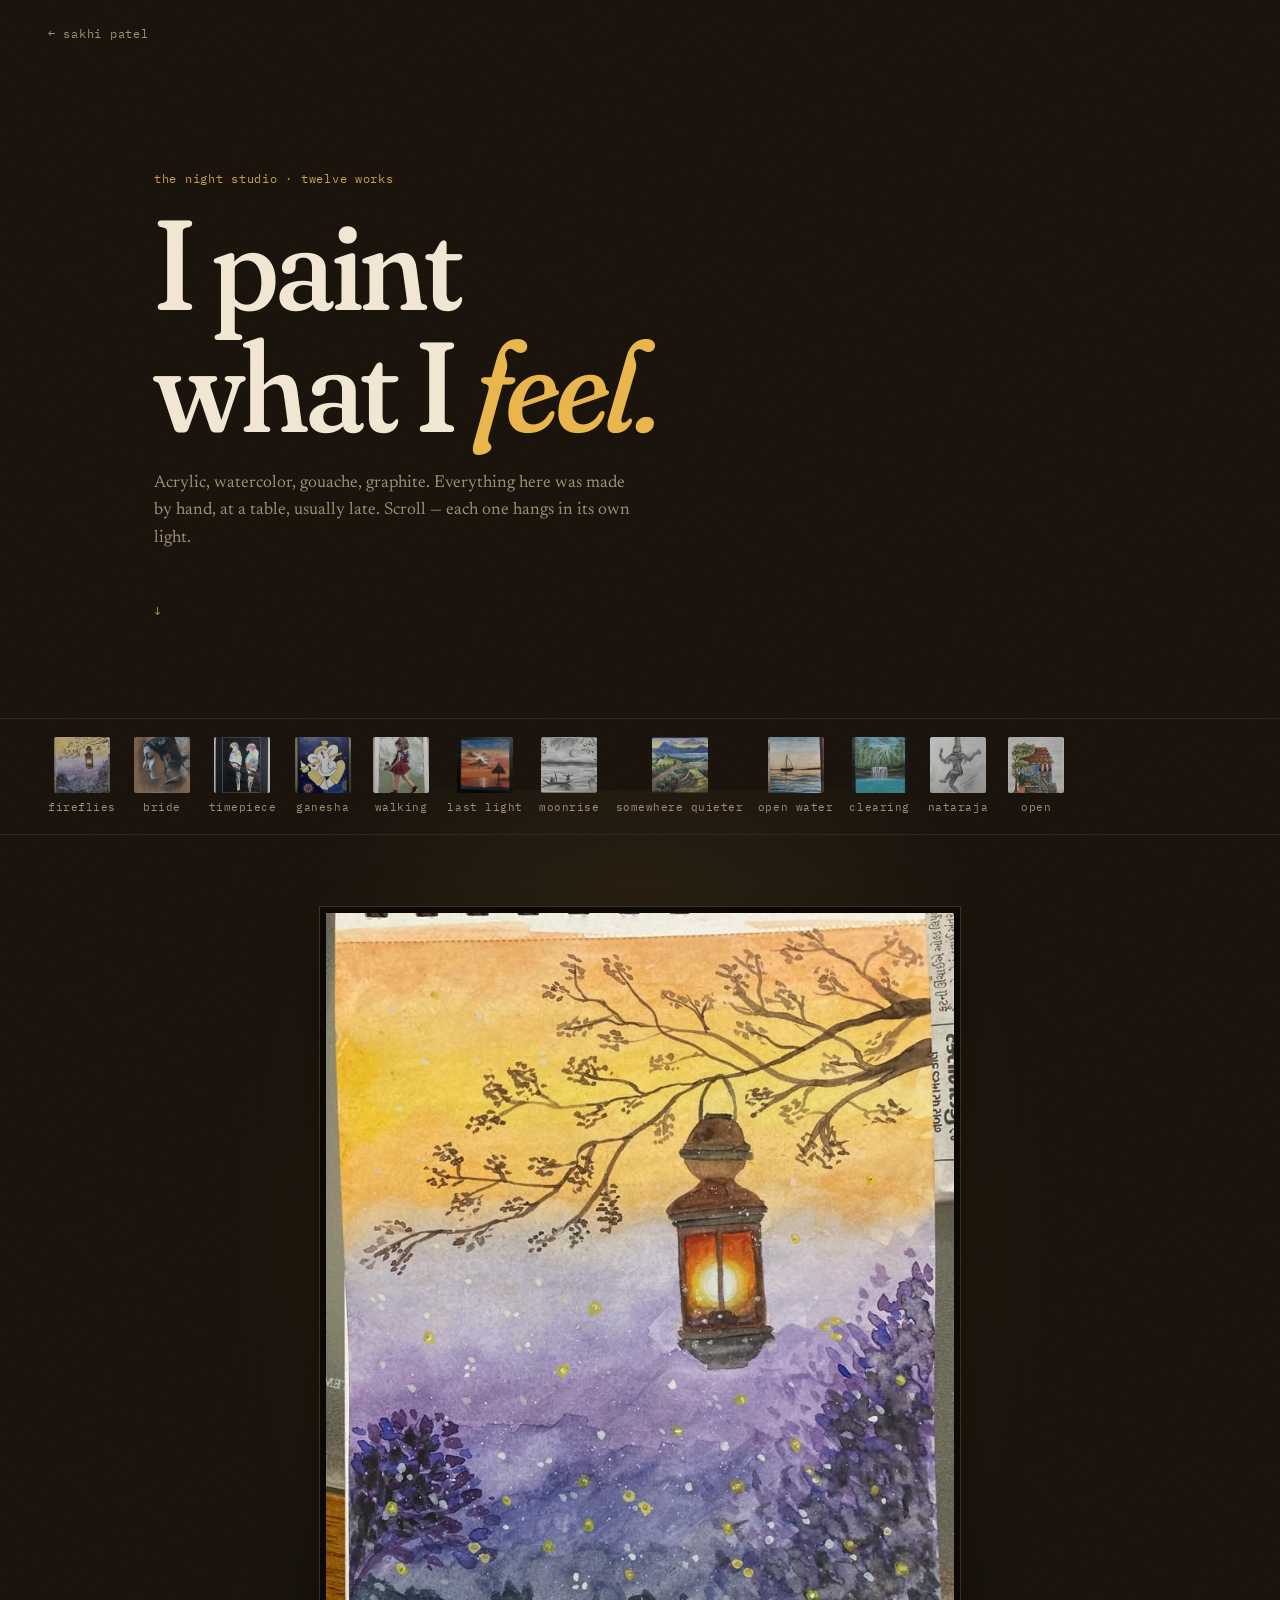
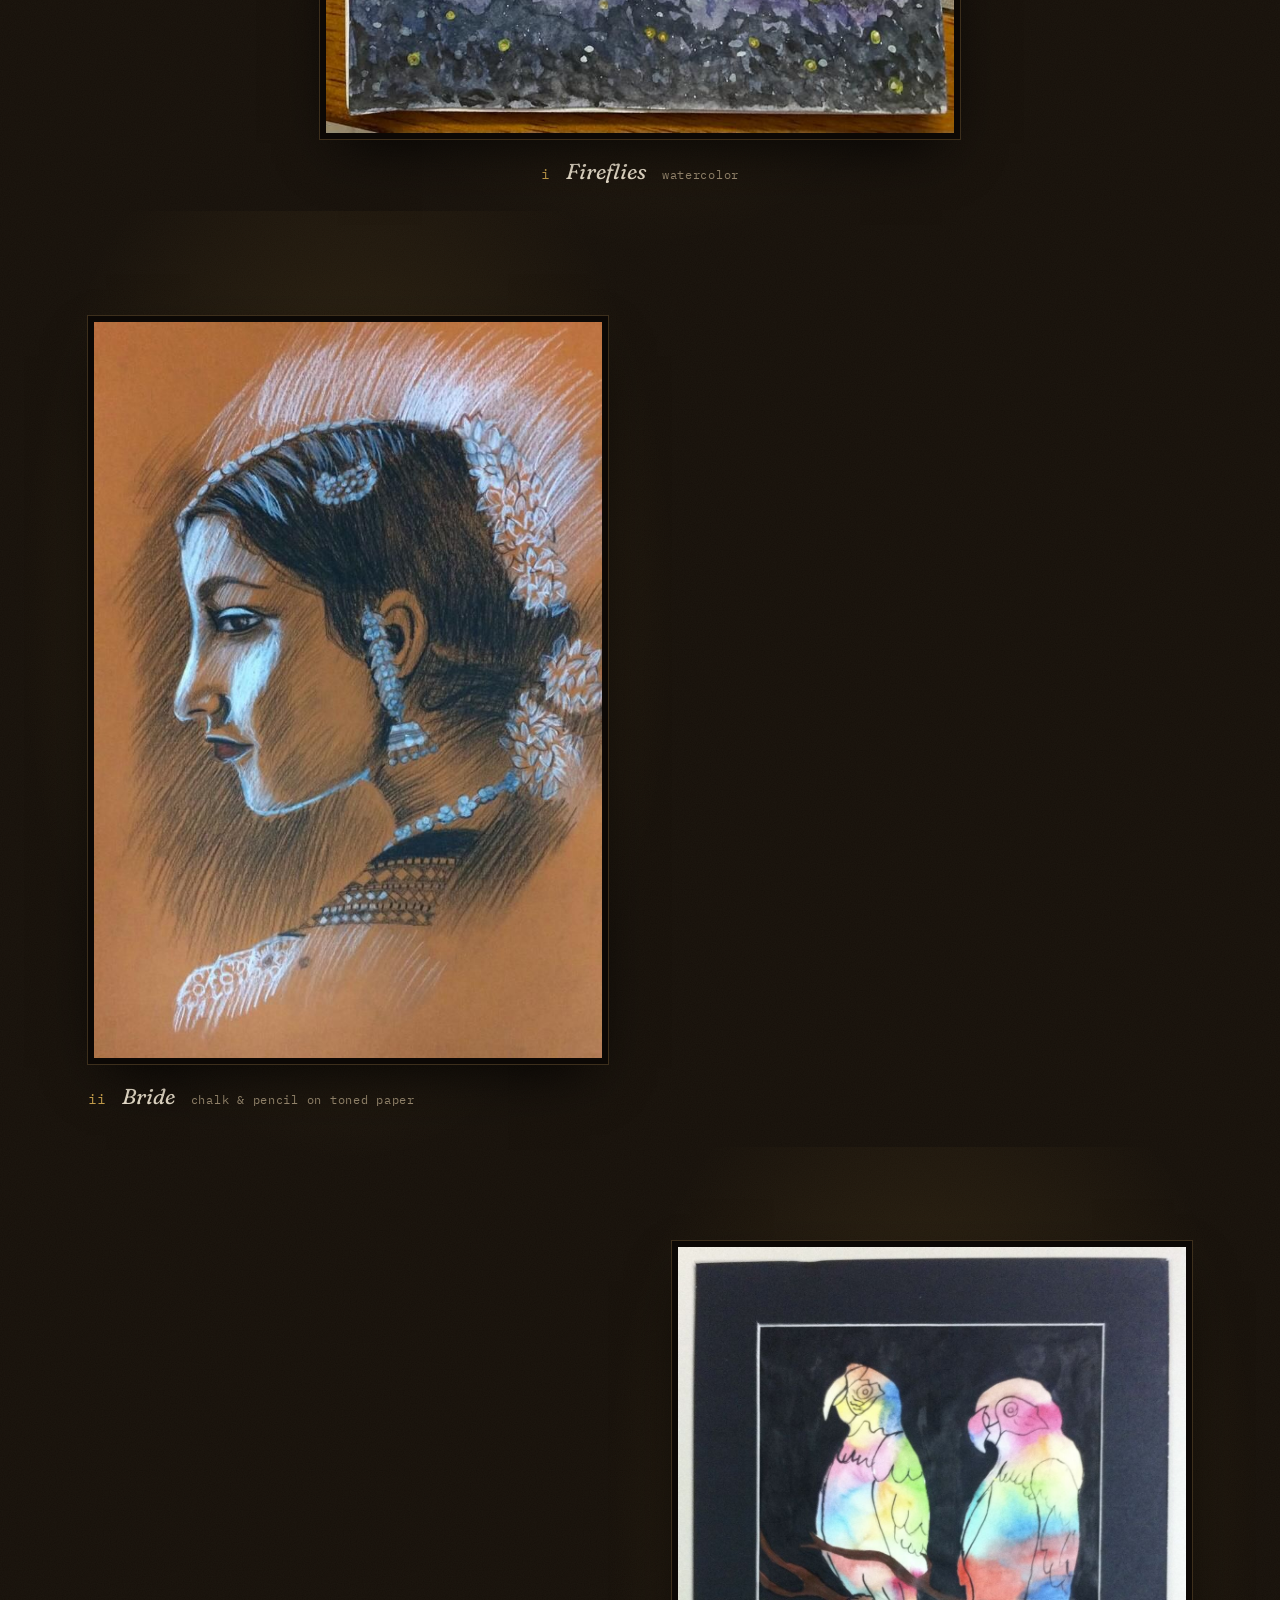
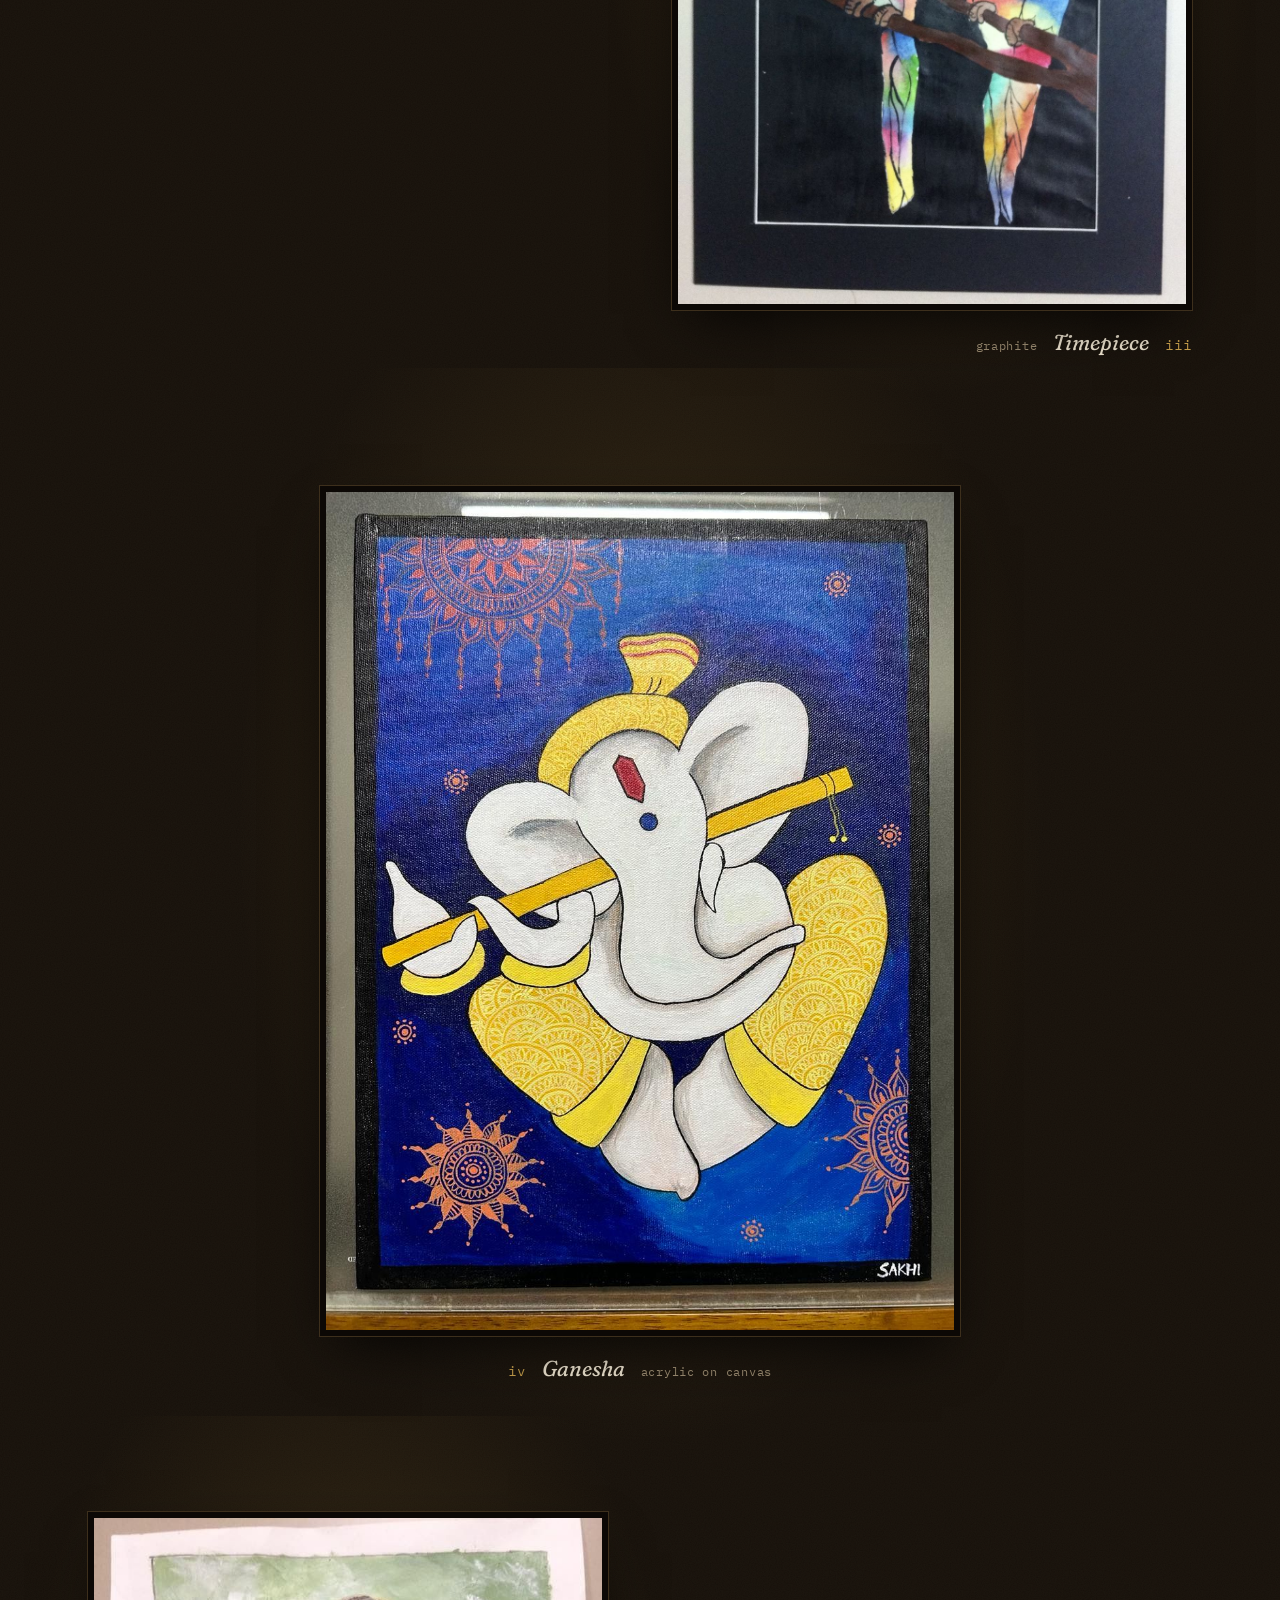
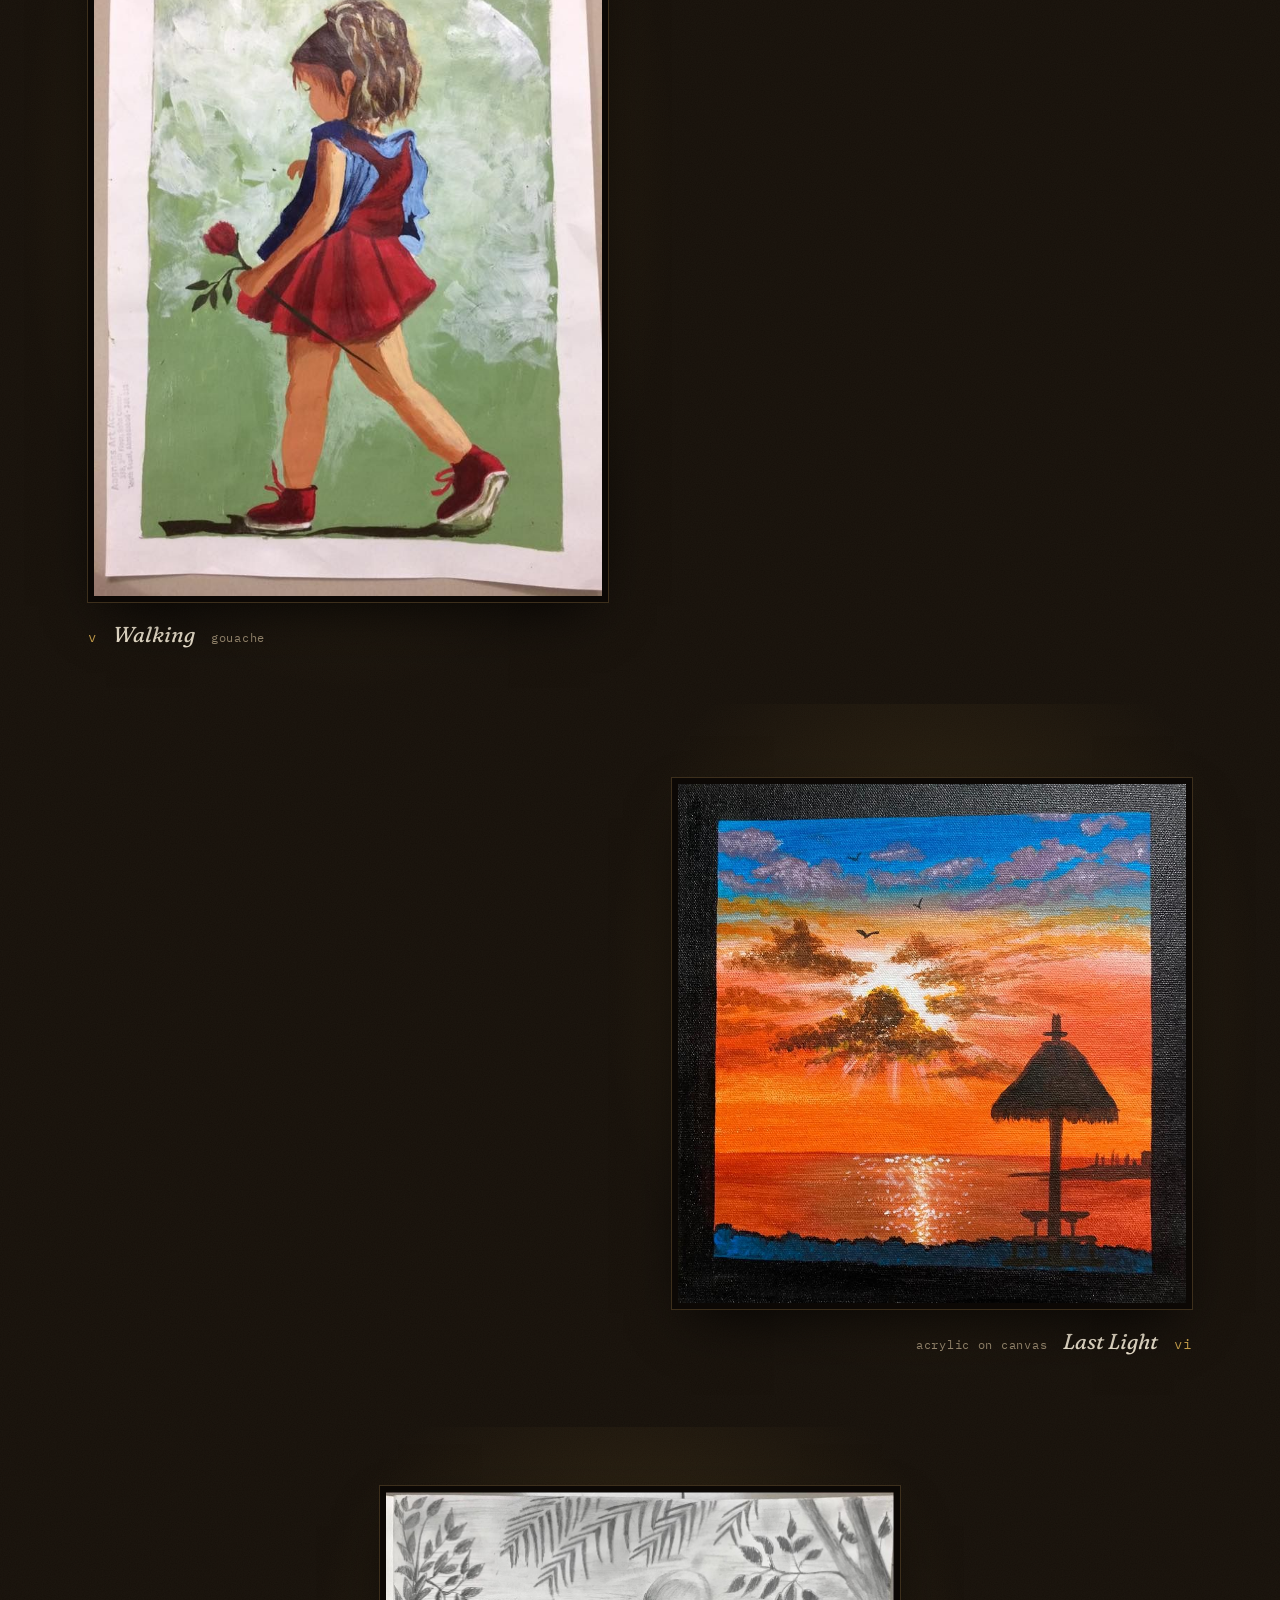
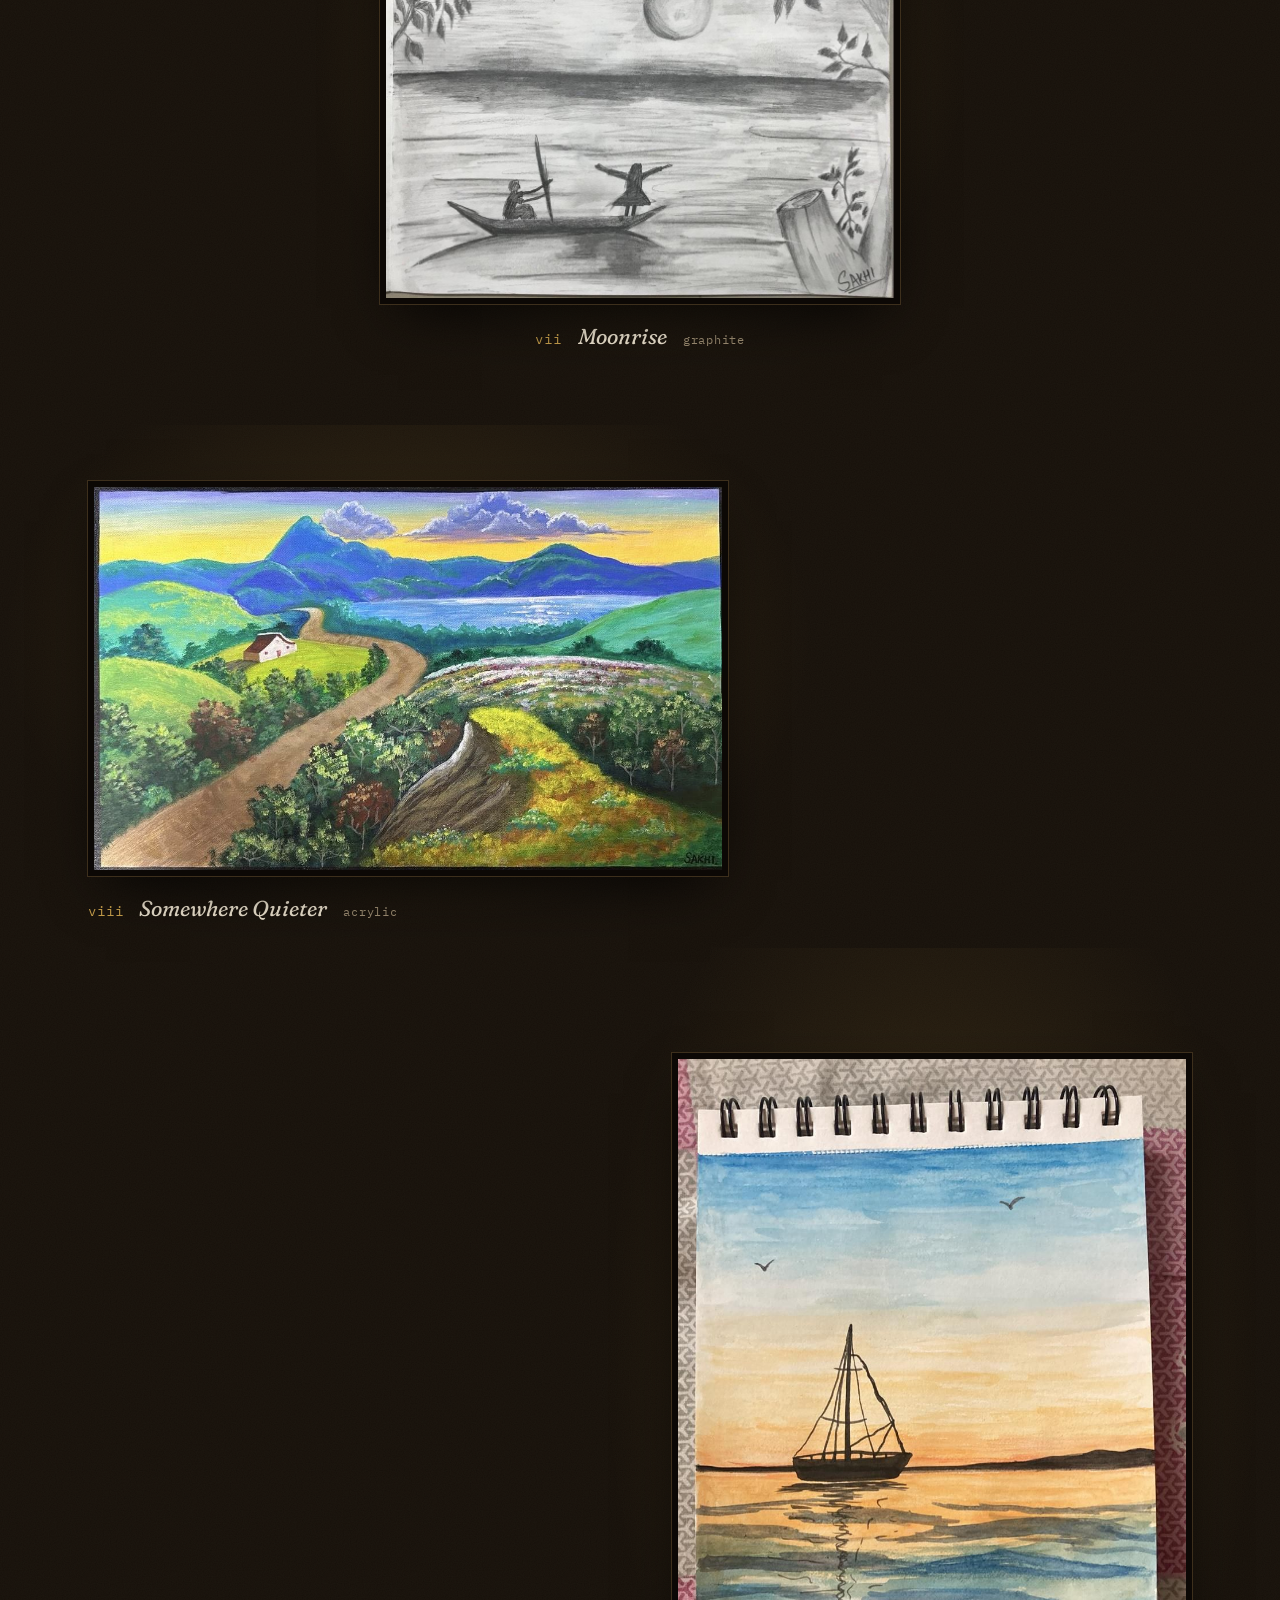
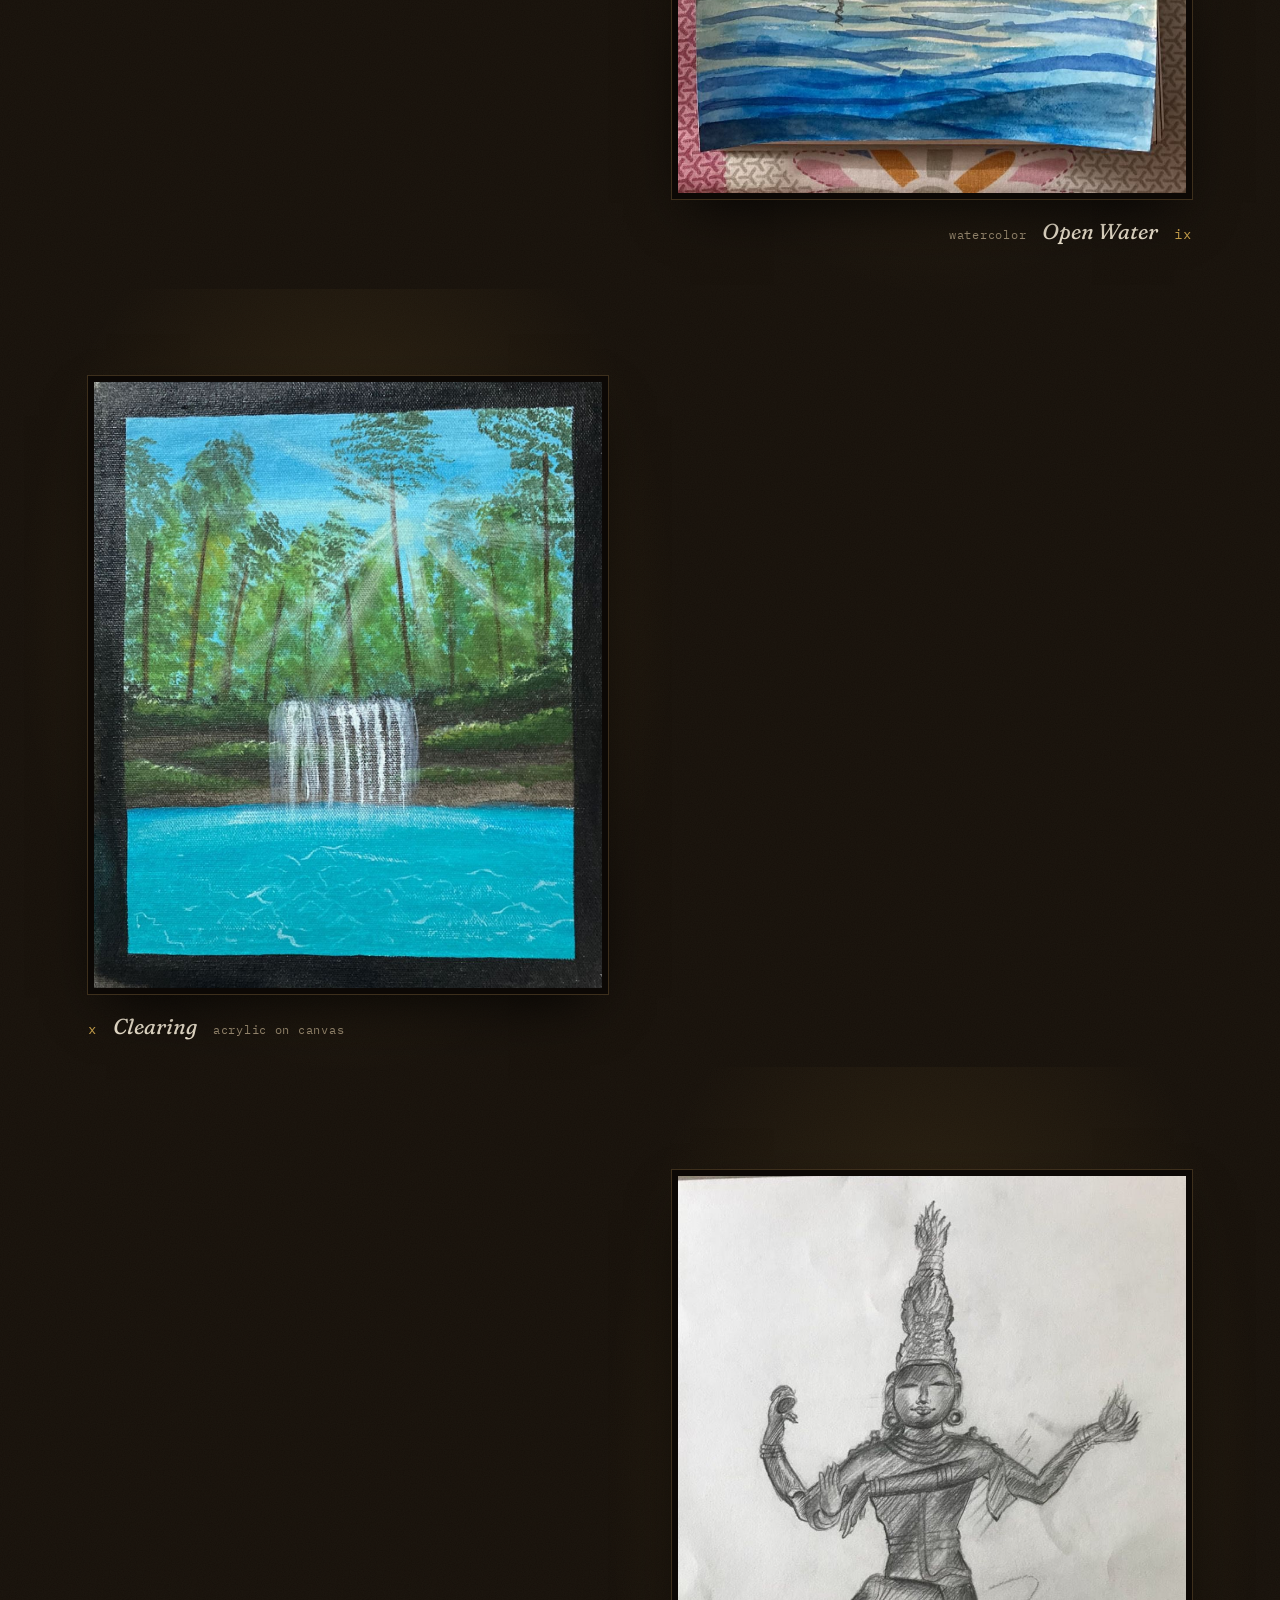
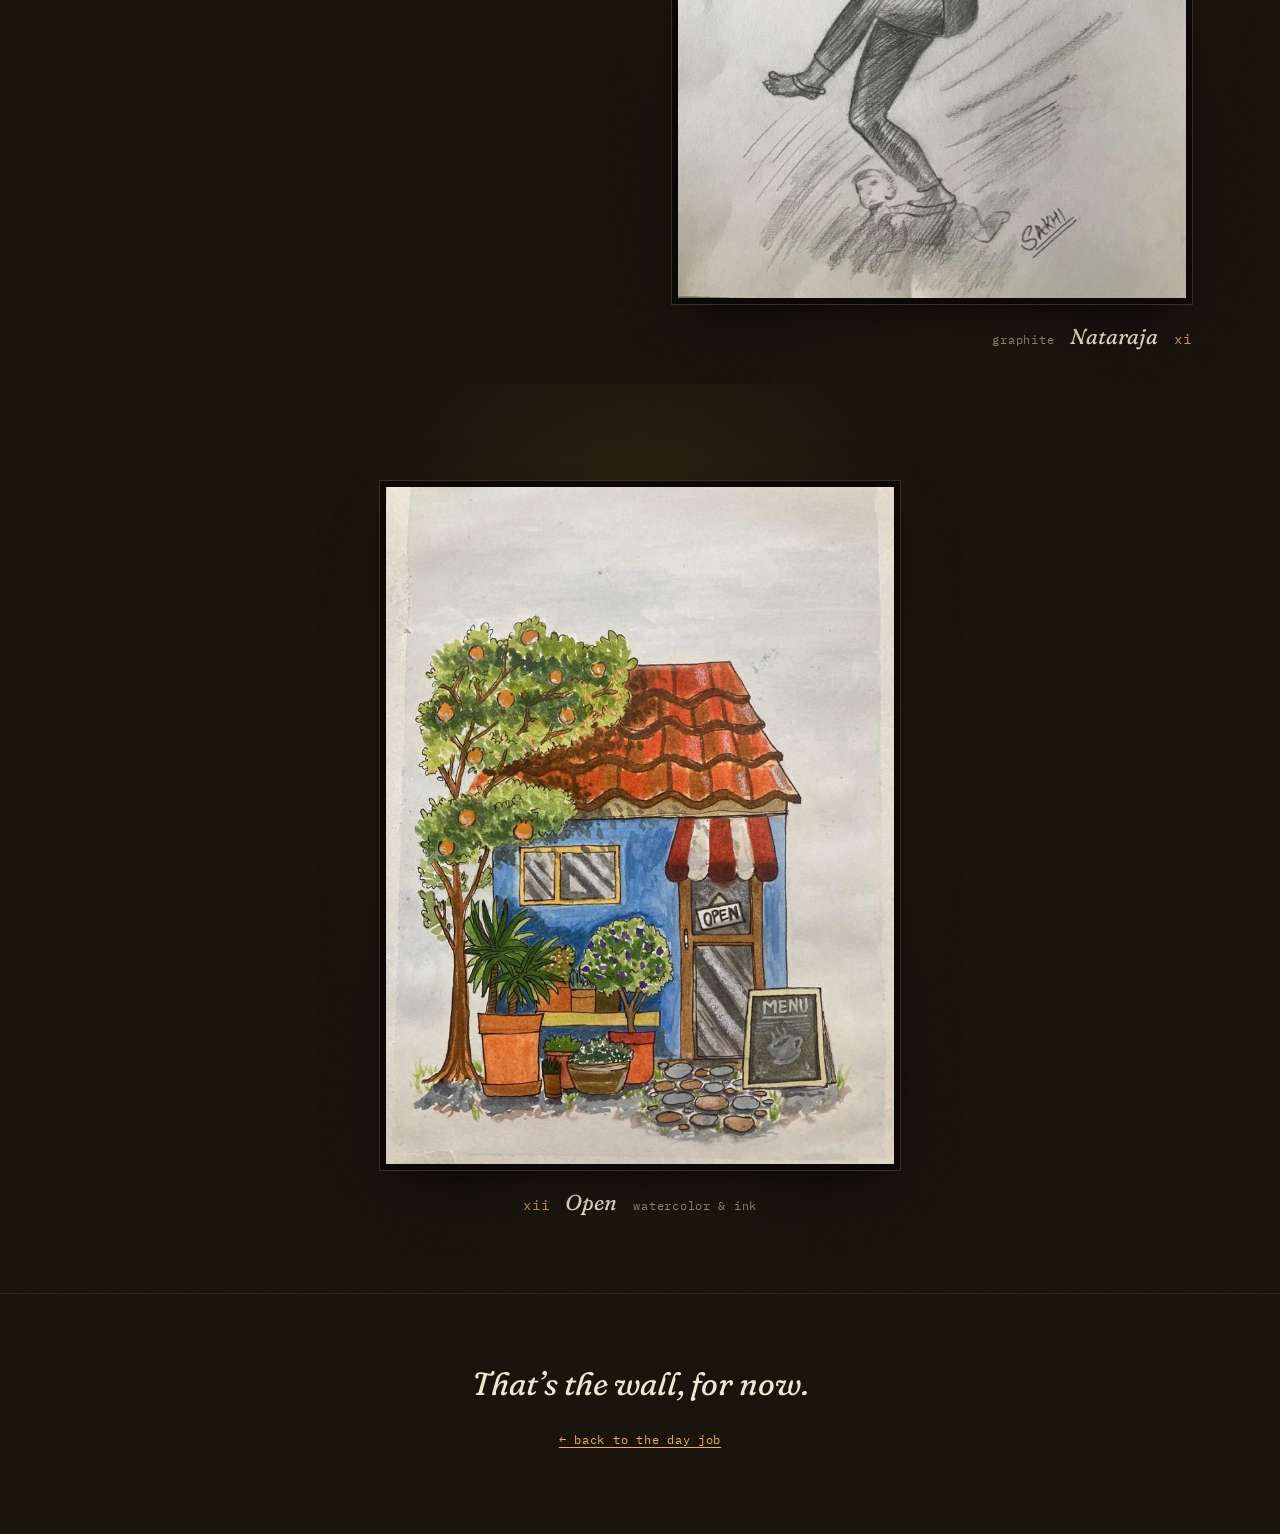
==== art.html @ 022352d6 "Portfolio site: field-notes main page + night-studio painting gallery Static HTML/CSS/JS, no build s" ====
<!DOCTYPE html>
<html lang="en">
<head>
<meta charset="UTF-8">
<meta name="viewport" content="width=device-width, initial-scale=1.0">
<title>Paintings — Sakhi Patel</title>
<meta name="description" content="Paintings and drawings by Sakhi Patel — acrylic, watercolor, gouache, and graphite.">
<link rel="icon" href="data:image/svg+xml,%3Csvg xmlns='http://www.w3.org/2000/svg' viewBox='0 0 100 100'%3E%3Crect width='100' height='100' rx='18' fill='%23221a12'/%3E%3Ctext x='50' y='68' font-size='52' text-anchor='middle' fill='%23e8b64c' font-family='Georgia,serif' font-style='italic'%3ES%3C/text%3E%3C/svg%3E">
<link rel="preconnect" href="https://fonts.googleapis.com">
<link rel="preconnect" href="https://fonts.gstatic.com" crossorigin>
<link href="https://fonts.googleapis.com/css2?family=Fraunces:ital,opsz,wght,SOFT,WONK@0,9..144,300..900,0..100,0..1;1,9..144,300..900,0..100,0..1&family=Newsreader:ital,opsz,wght@0,6..72,300..600;1,6..72,300..600&family=IBM+Plex+Mono:ital,wght@0,400;0,500;1,400&display=swap" rel="stylesheet">
<link rel="stylesheet" href="art.css">
</head>
<body>
<a class="skip-link" href="#gallery">Skip to gallery</a>

<header class="art-top">
  <a class="back mono" href="index.html">← Sakhi Patel</a>
</header>

<!-- ============ OPENING ============ -->
<section class="opening">
  <p class="mono opening-kicker">the night studio · twelve works</p>
  <h1>I paint<br>what I <em>feel.</em></h1>
  <p class="opening-note">
    Acrylic, watercolor, gouache, graphite. Everything here was made by hand,
    at a table, usually late. Scroll — each one hangs in its own light.
  </p>
  <p class="mono scroll-hint" aria-hidden="true">↓</p>
</section>

<!-- ============ INDEX RAIL ============ -->
<nav class="rail" aria-label="Painting index">
  <ul>
    <li><a href="#w-fireflies"><img src="images/thumbs/fireflies.jpg" alt="" loading="lazy"><span>Fireflies</span></a></li>
    <li><a href="#w-bride"><img src="images/thumbs/bride.jpg" alt="" loading="lazy"><span>Bride</span></a></li>
    <li><a href="#w-timepiece"><img src="images/thumbs/timepiece.jpg" alt="" loading="lazy"><span>Timepiece</span></a></li>
    <li><a href="#w-ganesha"><img src="images/thumbs/ganesha.jpg" alt="" loading="lazy"><span>Ganesha</span></a></li>
    <li><a href="#w-walking"><img src="images/thumbs/walking.jpg" alt="" loading="lazy"><span>Walking</span></a></li>
    <li><a href="#w-last-light"><img src="images/thumbs/last-light.jpg" alt="" loading="lazy"><span>Last Light</span></a></li>
    <li><a href="#w-moonrise"><img src="images/thumbs/moonrise.jpg" alt="" loading="lazy"><span>Moonrise</span></a></li>
    <li><a href="#w-somewhere-quieter"><img src="images/thumbs/somewhere-quieter.jpg" alt="" loading="lazy"><span>Somewhere Quieter</span></a></li>
    <li><a href="#w-open-water"><img src="images/thumbs/open-water.jpg" alt="" loading="lazy"><span>Open Water</span></a></li>
    <li><a href="#w-clearing"><img src="images/thumbs/clearing.jpg" alt="" loading="lazy"><span>Clearing</span></a></li>
    <li><a href="#w-nataraja"><img src="images/thumbs/nataraja.jpg" alt="" loading="lazy"><span>Nataraja</span></a></li>
    <li><a href="#w-open"><img src="images/thumbs/open.jpg" alt="" loading="lazy"><span>Open</span></a></li>
  </ul>
</nav>

<!-- ============ GALLERY ============ -->
<main id="gallery" class="gallery">

  <figure class="wall pos-c size-l" id="w-fireflies">
    <button class="frame" data-title="Fireflies" data-medium="Watercolor" aria-label="View Fireflies larger">
      <img src="images/art/fireflies.jpg" width="885" height="1280" loading="eager"
           alt="A lantern hangs from a flowering branch, glowing warm orange over a field of lavender scattered with fireflies, beneath an amber dusk sky.">
    </button>
    <figcaption><span class="wnum mono">I</span><span class="wtitle">Fireflies</span><span class="wmedium mono">watercolor</span></figcaption>
  </figure>

  <figure class="wall pos-l size-m" id="w-bride">
    <button class="frame" data-title="Bride" data-medium="Chalk & pencil on toned paper" aria-label="View Bride larger">
      <img src="images/art/bride.jpg" width="714" height="1035" loading="lazy"
           alt="Profile portrait of a bride on warm toned paper — dark hair dressed with white flowers, jewelry at the ear and neck, drawn in chalk and pencil.">
    </button>
    <figcaption><span class="wnum mono">II</span><span class="wtitle">Bride</span><span class="wmedium mono">chalk &amp; pencil on toned paper</span></figcaption>
  </figure>

  <figure class="wall pos-r size-m" id="w-timepiece">
    <button class="frame" data-title="Timepiece" data-medium="Graphite" aria-label="View Timepiece larger">
      <img src="images/art/timepiece.jpg" width="1306" height="1690" loading="lazy"
           alt="Graphite drawing of a human eye set inside a Roman-numeral clock face, its edge dissolving into a flock of birds and ink splatter.">
    </button>
    <figcaption><span class="wnum mono">III</span><span class="wtitle">Timepiece</span><span class="wmedium mono">graphite</span></figcaption>
  </figure>

  <figure class="wall pos-c size-l" id="w-ganesha">
    <button class="frame" data-title="Ganesha" data-medium="Acrylic on canvas" aria-label="View Ganesha larger">
      <img src="images/art/ganesha.jpg" width="960" height="1280" loading="lazy"
           alt="Ganesha in white and gold playing the flute against a deep blue field, framed by copper mandala patterns in each corner.">
    </button>
    <figcaption><span class="wnum mono">IV</span><span class="wtitle">Ganesha</span><span class="wmedium mono">acrylic on canvas</span></figcaption>
  </figure>

  <figure class="wall pos-l size-m" id="w-walking">
    <button class="frame" data-title="Walking" data-medium="Gouache" aria-label="View Walking larger">
      <img src="images/art/walking.jpg" width="720" height="960" loading="lazy"
           alt="A small girl in a red dress and red sneakers walks away across a soft green ground, trailing a single rose from one hand.">
    </button>
    <figcaption><span class="wnum mono">V</span><span class="wtitle">Walking</span><span class="wmedium mono">gouache</span></figcaption>
  </figure>

  <figure class="wall pos-r size-m" id="w-last-light">
    <button class="frame" data-title="Last Light" data-medium="Acrylic on canvas" aria-label="View Last Light larger">
      <img src="images/art/last-light.jpg" width="1002" height="1024" loading="lazy"
           alt="A thatched tiki umbrella in silhouette against a blazing orange sunset over water, the sun breaking through violet clouds.">
    </button>
    <figcaption><span class="wnum mono">VI</span><span class="wtitle">Last Light</span><span class="wmedium mono">acrylic on canvas</span></figcaption>
  </figure>

  <figure class="wall pos-c size-m" id="w-moonrise">
    <button class="frame" data-title="Moonrise" data-medium="Graphite" aria-label="View Moonrise larger">
      <img src="images/art/moonrise.jpg" width="1024" height="819" loading="lazy"
           alt="Graphite drawing of two figures in a small boat under a full moon — one rowing, one standing with arms spread wide — framed by hanging leaves.">
    </button>
    <figcaption><span class="wnum mono">VII</span><span class="wtitle">Moonrise</span><span class="wmedium mono">graphite</span></figcaption>
  </figure>

  <figure class="wall pos-l size-l" id="w-somewhere-quieter">
    <button class="frame" data-title="Somewhere Quieter" data-medium="Acrylic" aria-label="View Somewhere Quieter larger">
      <img src="images/art/somewhere-quieter.jpg" width="1024" height="625" loading="lazy"
           alt="A dirt road winds past a small white farmhouse toward a lake and blue mountains under a yellow sky, between hills of wildflowers.">
    </button>
    <figcaption><span class="wnum mono">VIII</span><span class="wtitle">Somewhere Quieter</span><span class="wmedium mono">acrylic</span></figcaption>
  </figure>

  <figure class="wall pos-r size-m" id="w-open-water">
    <button class="frame" data-title="Open Water" data-medium="Watercolor" aria-label="View Open Water larger">
      <img src="images/art/open-water.jpg" width="885" height="1280" loading="lazy"
           alt="Watercolor of a lone sailboat resting on layered blue waves at sunset, gulls overhead, painted in a spiral-bound sketchbook.">
    </button>
    <figcaption><span class="wnum mono">IX</span><span class="wtitle">Open Water</span><span class="wmedium mono">watercolor</span></figcaption>
  </figure>

  <figure class="wall pos-l size-m" id="w-clearing">
    <button class="frame" data-title="Clearing" data-medium="Acrylic on canvas" aria-label="View Clearing larger">
      <img src="images/art/clearing.jpg" width="1342" height="1600" loading="lazy"
           alt="Sunbeams cut through tall forest pines onto a white waterfall spilling into a bright turquoise pool.">
    </button>
    <figcaption><span class="wnum mono">X</span><span class="wtitle">Clearing</span><span class="wmedium mono">acrylic on canvas</span></figcaption>
  </figure>

  <figure class="wall pos-r size-m" id="w-nataraja">
    <button class="frame" data-title="Nataraja" data-medium="Graphite" aria-label="View Nataraja larger">
      <img src="images/art/nataraja.jpg" width="868" height="1234" loading="lazy"
           alt="Graphite study of Shiva as Nataraja, lord of the dance — one leg raised, four arms in motion, tall crown of flame.">
    </button>
    <figcaption><span class="wnum mono">XI</span><span class="wtitle">Nataraja</span><span class="wmedium mono">graphite</span></figcaption>
  </figure>

  <figure class="wall pos-c size-m" id="w-open">
    <button class="frame" data-title="Open" data-medium="Watercolor & ink" aria-label="View Open larger">
      <img src="images/art/open.jpg" width="768" height="1024" loading="lazy"
           alt="A little blue café with a red tiled roof and striped awning, an OPEN sign on the door, potted plants and an orange tree out front.">
    </button>
    <figcaption><span class="wnum mono">XII</span><span class="wtitle">Open</span><span class="wmedium mono">watercolor &amp; ink</span></figcaption>
  </figure>

</main>

<footer class="art-end">
  <p class="end-line">That’s the wall, for now.</p>
  <p><a class="mono" href="index.html">← back to the day job</a></p>
</footer>

<!-- ============ LIGHTBOX ============ -->
<div class="lightbox" id="lightbox" role="dialog" aria-modal="true" aria-label="Painting viewer" hidden>
  <button class="lb-close" id="lbClose" aria-label="Close viewer">×</button>
  <button class="lb-prev" id="lbPrev" aria-label="Previous painting">←</button>
  <figure class="lb-stage">
    <img id="lbImg" src="" alt="">
    <figcaption id="lbCap" class="mono"></figcaption>
  </figure>
  <button class="lb-next" id="lbNext" aria-label="Next painting">→</button>
</div>

<script src="art.js"></script>
</body>
</html>
---- art.css ----
/* ============================================================
   Sakhi Patel — the paintings. "Night studio":
   each work hangs in its own pool of lantern light.
   ============================================================ */

:root{
  --night:#16100a;
  --night-2:#1f1710;
  --glow:#e8b64c;
  --glow-soft:#c8a04c;
  --cream:#f0e6d2;
  --muted:#9f8f74;
  --serif:"Fraunces",Georgia,serif;
  --text:"Newsreader",Georgia,serif;
  --mono:"IBM Plex Mono",ui-monospace,monospace;
}

*{margin:0;padding:0;box-sizing:border-box}

html{scroll-behavior:smooth}
@media (prefers-reduced-motion:reduce){html{scroll-behavior:auto}}

body{
  background:var(--night);
  color:var(--cream);
  font-family:var(--text);
  line-height:1.6;
  /* grain */
  background-image:url("data:image/svg+xml,%3Csvg xmlns='http://www.w3.org/2000/svg' width='240' height='240'%3E%3Cfilter id='n'%3E%3CfeTurbulence type='fractalNoise' baseFrequency='0.85' numOctaves='2' stitchTiles='stitch'/%3E%3CfeColorMatrix values='0 0 0 0 0.9 0 0 0 0 0.75 0 0 0 0 0.45 0 0 0 0.035 0'/%3E%3C/filter%3E%3Crect width='240' height='240' filter='url(%23n)'/%3E%3C/svg%3E");
}

.mono{font-family:var(--mono);font-size:.76rem;letter-spacing:.06em;text-transform:lowercase}

a{color:var(--glow);text-underline-offset:3px}
:focus-visible{outline:2.5px solid var(--glow);outline-offset:3px;border-radius:2px}

.skip-link{
  position:absolute;left:-999px;top:0;background:var(--glow);color:var(--night);
  padding:.6rem 1rem;z-index:99;font-family:var(--mono)
}
.skip-link:focus{left:0}

.art-top{padding:1.4rem clamp(1.2rem,4vw,3rem)}
.back{text-decoration:none;color:var(--muted)}
.back:hover{color:var(--glow)}

/* ---------- opening ---------- */
.opening{
  min-height:72vh;display:flex;flex-direction:column;justify-content:center;
  padding:2rem clamp(1.2rem,5vw,4rem);max-width:1100px;margin:0 auto;
}
.opening-kicker{color:var(--glow-soft)}
.opening h1{
  font-family:var(--serif);font-weight:500;
  font-size:clamp(3.2rem,11vw,8rem);line-height:.95;letter-spacing:-.02em;
  margin:1rem 0 1.4rem;
  font-variation-settings:"SOFT" 80,"WONK" 1;
}
.opening h1 em{color:var(--glow);font-style:italic}
.opening-note{max-width:30rem;color:var(--muted);font-size:1.08rem}
.scroll-hint{margin-top:3rem;color:var(--glow-soft);animation:drift 2.2s ease-in-out infinite}
@keyframes drift{0%,100%{transform:translateY(0)}50%{transform:translateY(8px)}}
@media (prefers-reduced-motion:reduce){.scroll-hint{animation:none}}

/* ---------- index rail ---------- */
.rail{border-top:1px solid #32271b;border-bottom:1px solid #32271b}
.rail ul{
  list-style:none;display:flex;gap:.9rem;overflow-x:auto;
  padding:1.1rem clamp(1.2rem,4vw,3rem);
  scrollbar-width:thin;scrollbar-color:#4a3a24 transparent;
}
.rail a{
  display:flex;flex-direction:column;gap:.4rem;align-items:center;
  text-decoration:none;color:var(--muted);
  font-family:var(--mono);font-size:.66rem;letter-spacing:.05em;text-transform:lowercase;
  min-width:64px;
}
.rail img{
  width:56px;height:56px;object-fit:cover;border-radius:2px;
  filter:saturate(.55) brightness(.8);transition:filter .2s ease,transform .2s ease;
}
.rail a:hover img,.rail a:focus-visible img{filter:none;transform:scale(1.06)}
.rail a:hover,.rail a:focus-visible{color:var(--cream)}
@media (prefers-reduced-motion:reduce){.rail img{transition:none}.rail a:hover img{transform:none}}

/* ---------- gallery ---------- */
.gallery{
  max-width:1200px;margin:0 auto;
  padding:clamp(3rem,8vh,6rem) clamp(1.2rem,4vw,3rem);
  display:flex;flex-direction:column;gap:clamp(4.5rem,14vh,9rem);
}

.wall{display:flex;flex-direction:column;gap:1rem;position:relative}
.pos-l{align-items:flex-start}
.pos-r{align-items:flex-end}
.pos-c{align-items:center}

.frame{
  border:none;background:none;padding:0;cursor:zoom-in;display:block;
  position:relative;max-width:100%;
}
.size-m .frame{width:min(520px,88vw)}
.size-l .frame{width:min(640px,92vw)}

/* the pool of light */
.frame::before{
  content:"";position:absolute;inset:-14%;z-index:-1;pointer-events:none;
  background:radial-gradient(ellipse at 50% 42%,rgba(232,182,76,.16),rgba(232,182,76,.05) 45%,transparent 70%);
  opacity:0;transition:opacity 1.1s ease;
}
.lit .frame::before{opacity:1}

.frame img{
  display:block;width:100%;height:auto;
  border:6px solid #0c0805;
  outline:1px solid #3d2f1c;
  box-shadow:0 22px 55px -18px rgba(0,0,0,.85);
  filter:brightness(.55) saturate(.7);
  transform:translateY(18px);
  transition:filter 1.1s ease,transform .9s ease;
}
.lit .frame img{filter:none;transform:none}
.frame:hover img,.frame:focus-visible img{outline-color:var(--glow-soft)}
@media (prefers-reduced-motion:reduce){
  .frame::before,.frame img{transition:none}
  .frame img{filter:none;transform:none}
  .frame::before{opacity:1}
}

.wall figcaption{
  display:flex;gap:1rem;align-items:baseline;
  color:var(--muted);
}
.pos-r figcaption{flex-direction:row-reverse}
.wnum{color:var(--glow-soft);font-size:.9rem}
.wtitle{font-family:var(--serif);font-size:1.35rem;font-style:italic;color:var(--cream);font-variation-settings:"SOFT" 80}
.wmedium{color:var(--muted)}

/* ---------- end ---------- */
.art-end{
  text-align:center;padding:4rem 1.5rem 5rem;
  border-top:1px solid #32271b;
}
.end-line{
  font-family:var(--serif);font-style:italic;font-size:clamp(1.4rem,3.5vw,2rem);
  color:var(--cream);margin-bottom:1.2rem;font-variation-settings:"SOFT" 90;
}

/* ---------- lightbox ---------- */
.lightbox{
  position:fixed;inset:0;z-index:50;
  background:rgba(10,7,4,.96);
  display:flex;align-items:center;justify-content:center;gap:.5rem;
  padding:1rem;
}
.lightbox[hidden]{display:none}
.lb-stage{
  display:flex;flex-direction:column;align-items:center;gap:.8rem;
  max-width:min(1000px,88vw);max-height:92vh;
}
.lb-stage img{
  max-width:100%;max-height:80vh;object-fit:contain;
  border:6px solid #0c0805;outline:1px solid #4a3a24;
  box-shadow:0 30px 80px -20px rgba(0,0,0,.9);
}
.lb-stage figcaption{color:var(--muted)}
.lb-close,.lb-prev,.lb-next{
  background:none;border:1px solid #4a3a24;color:var(--cream);
  font-size:1.1rem;font-family:var(--mono);
  width:2.7rem;height:2.7rem;border-radius:50%;cursor:pointer;flex:none;
}
.lb-close{position:absolute;top:1rem;right:1rem}
.lb-close:hover,.lb-prev:hover,.lb-next:hover{border-color:var(--glow);color:var(--glow)}
@media(max-width:640px){
  .lb-prev,.lb-next{position:absolute;bottom:1rem;top:auto}
  .lb-prev{left:1.2rem}.lb-next{right:1.2rem}
  .lb-stage img{max-height:70vh}
}
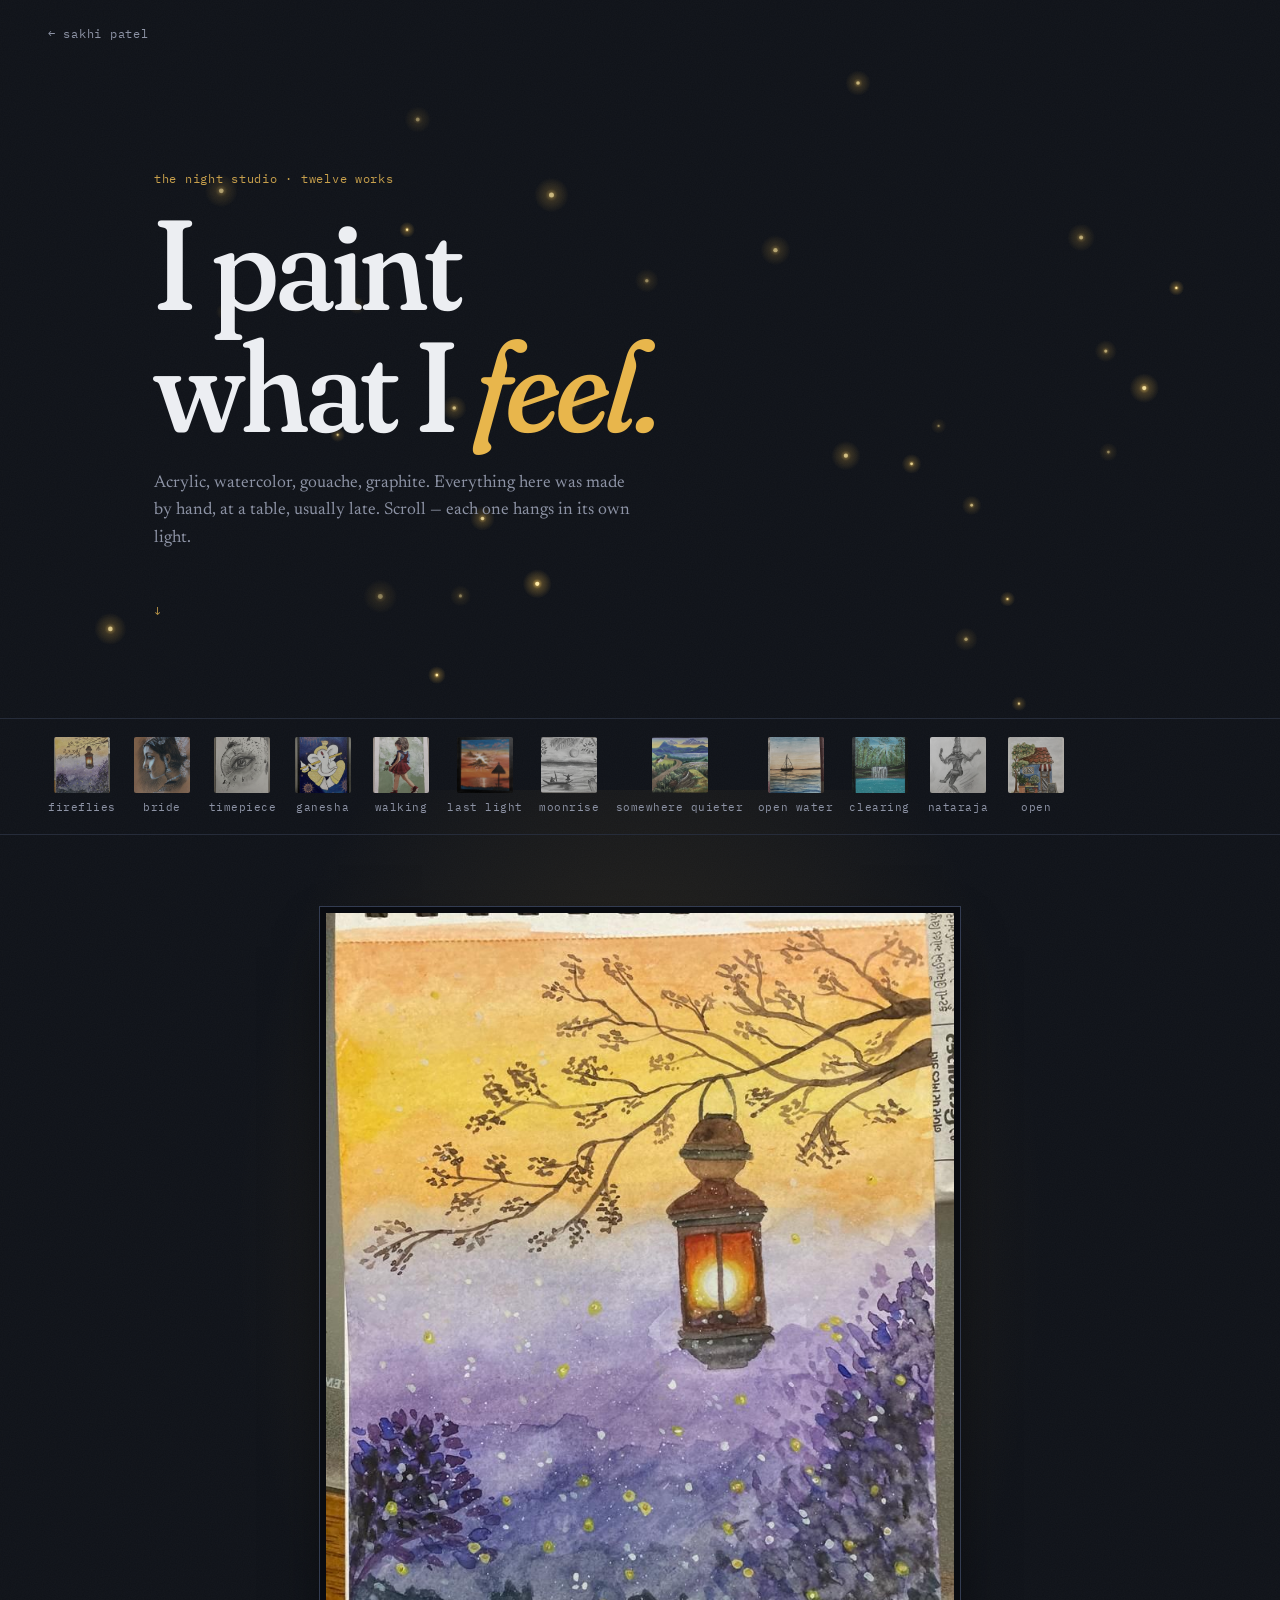
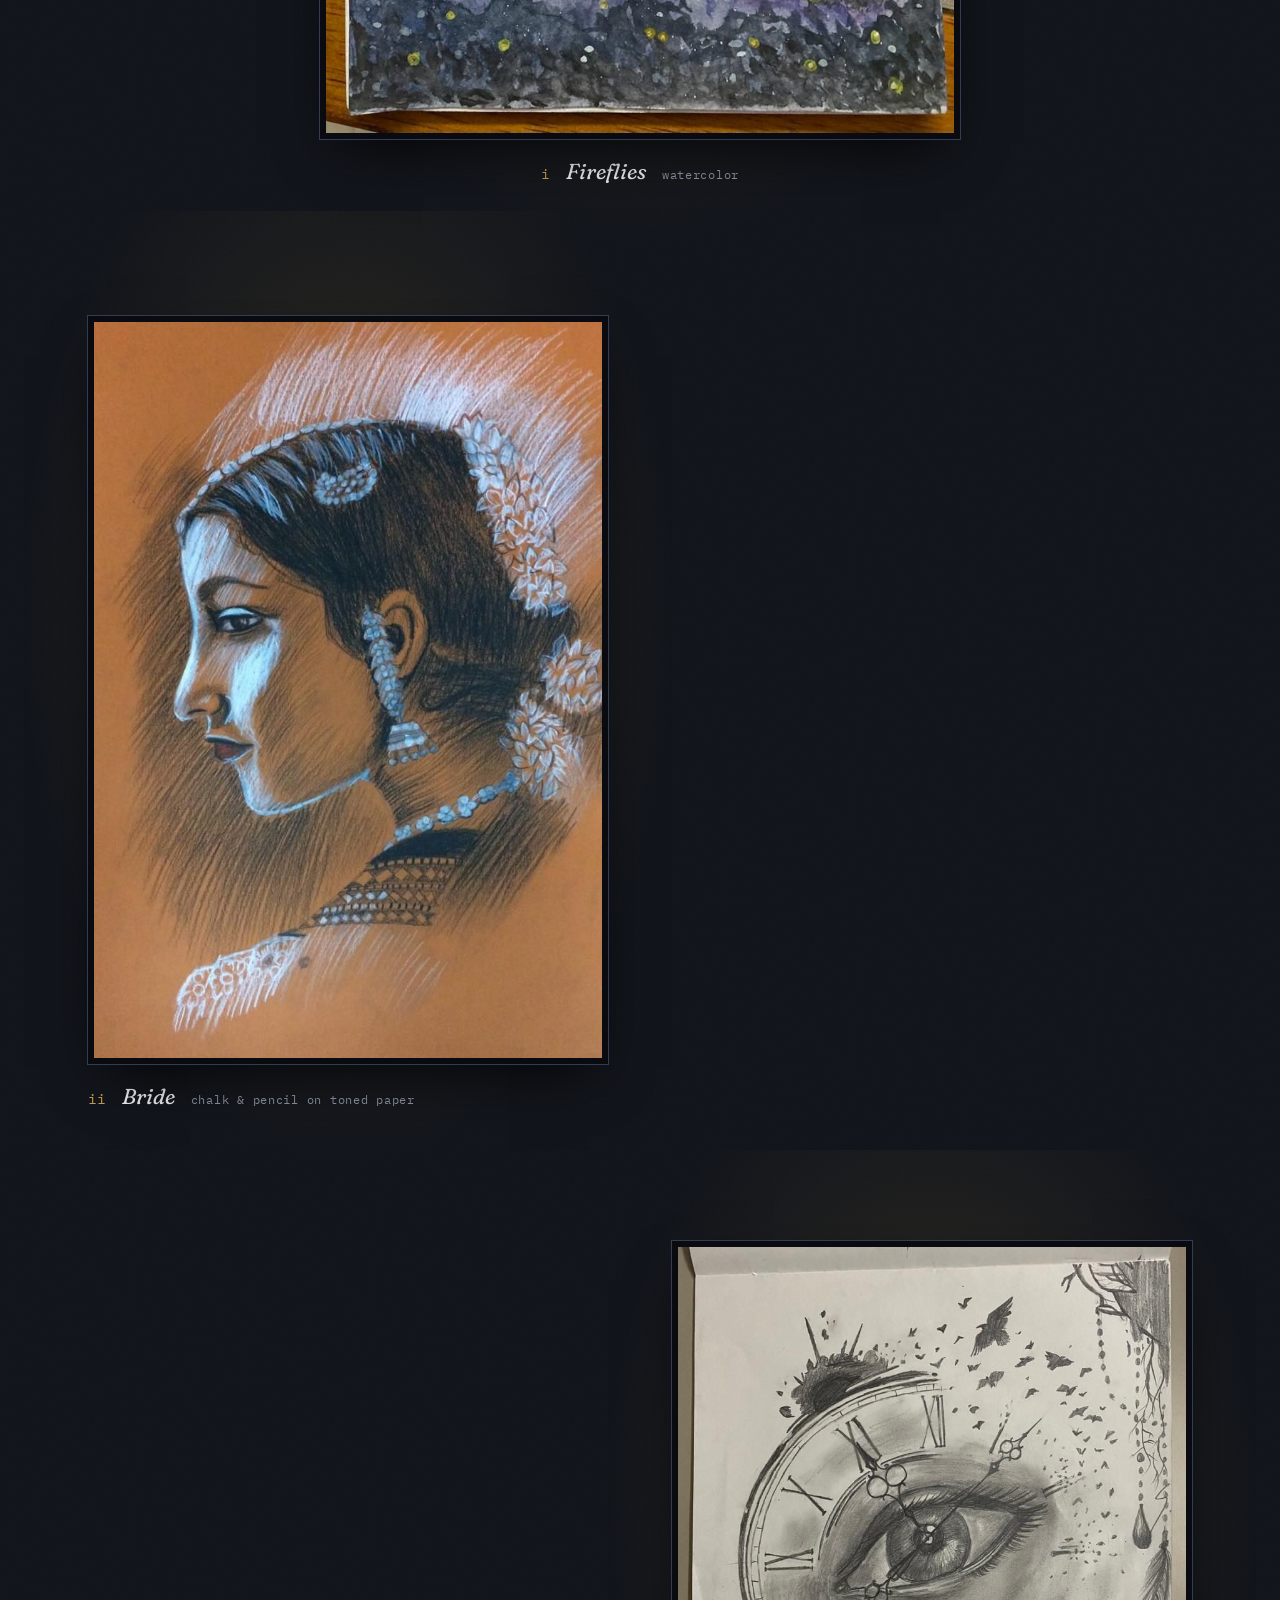
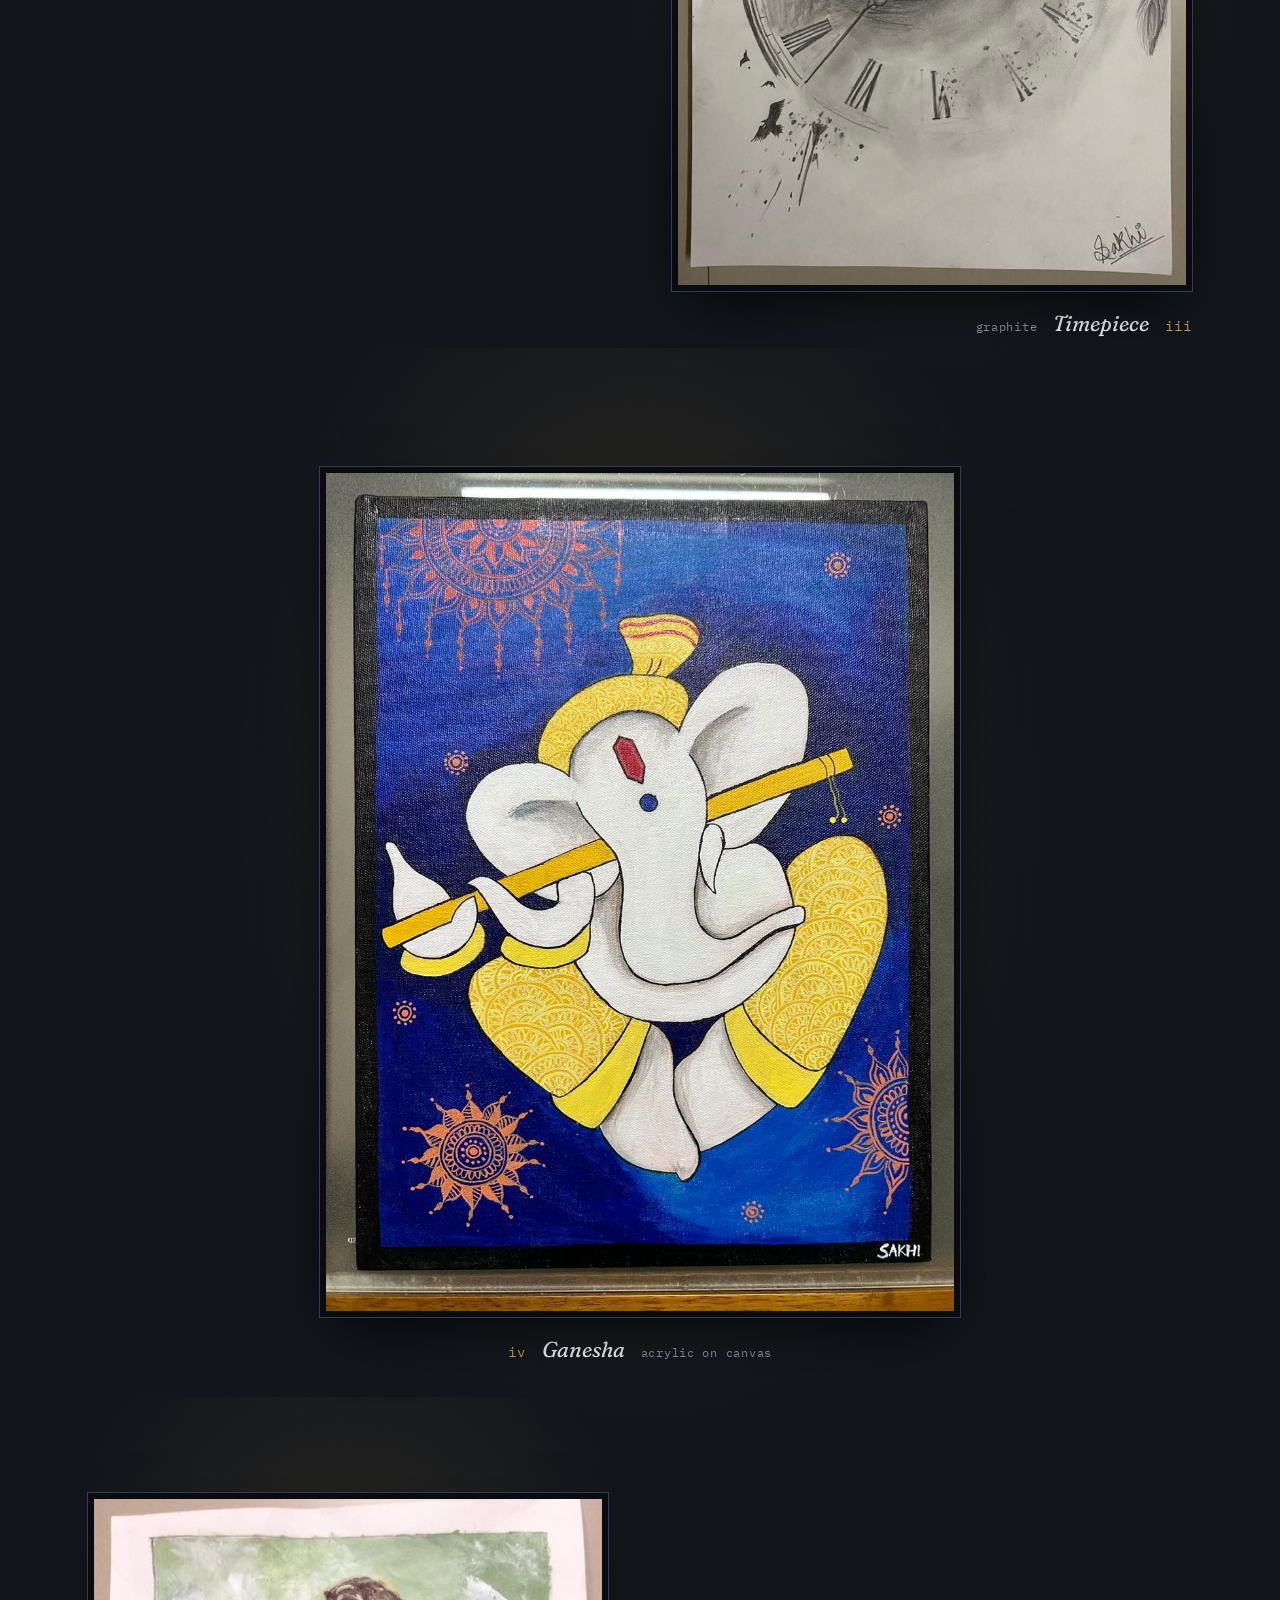
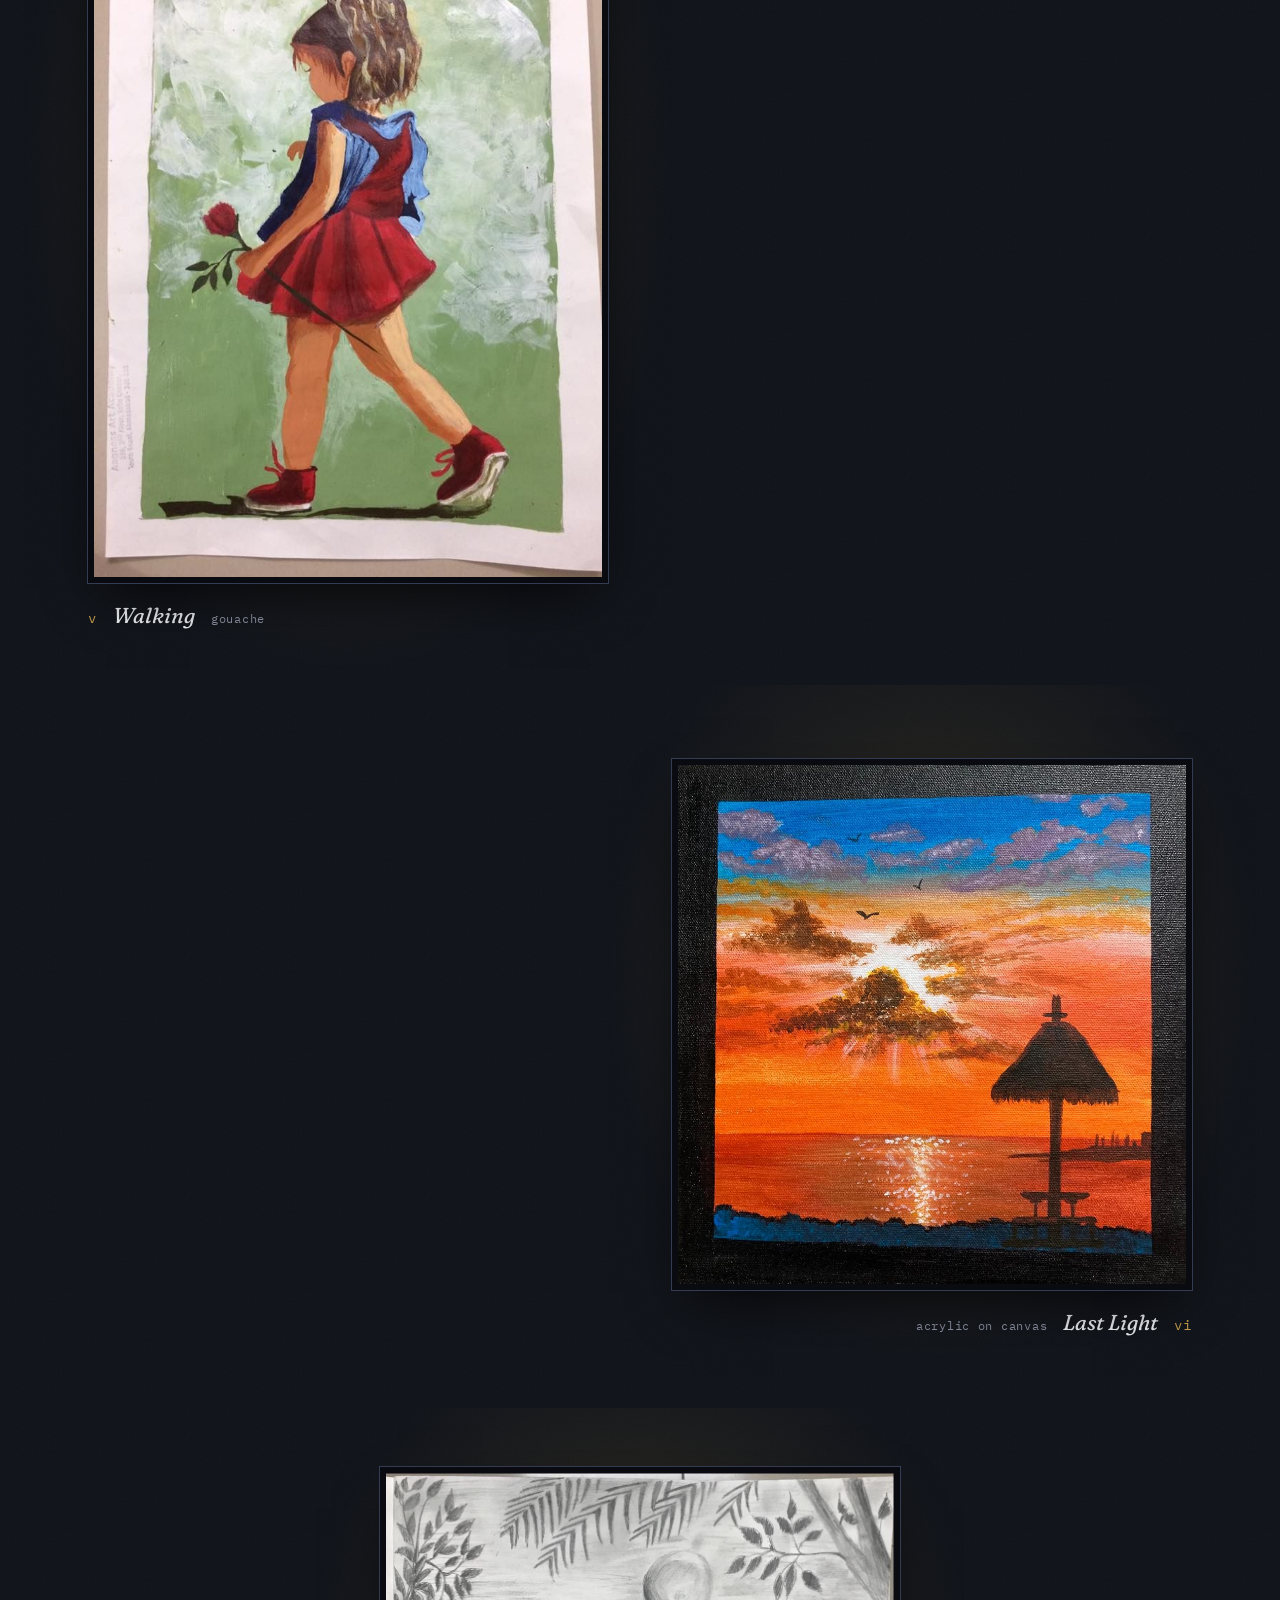
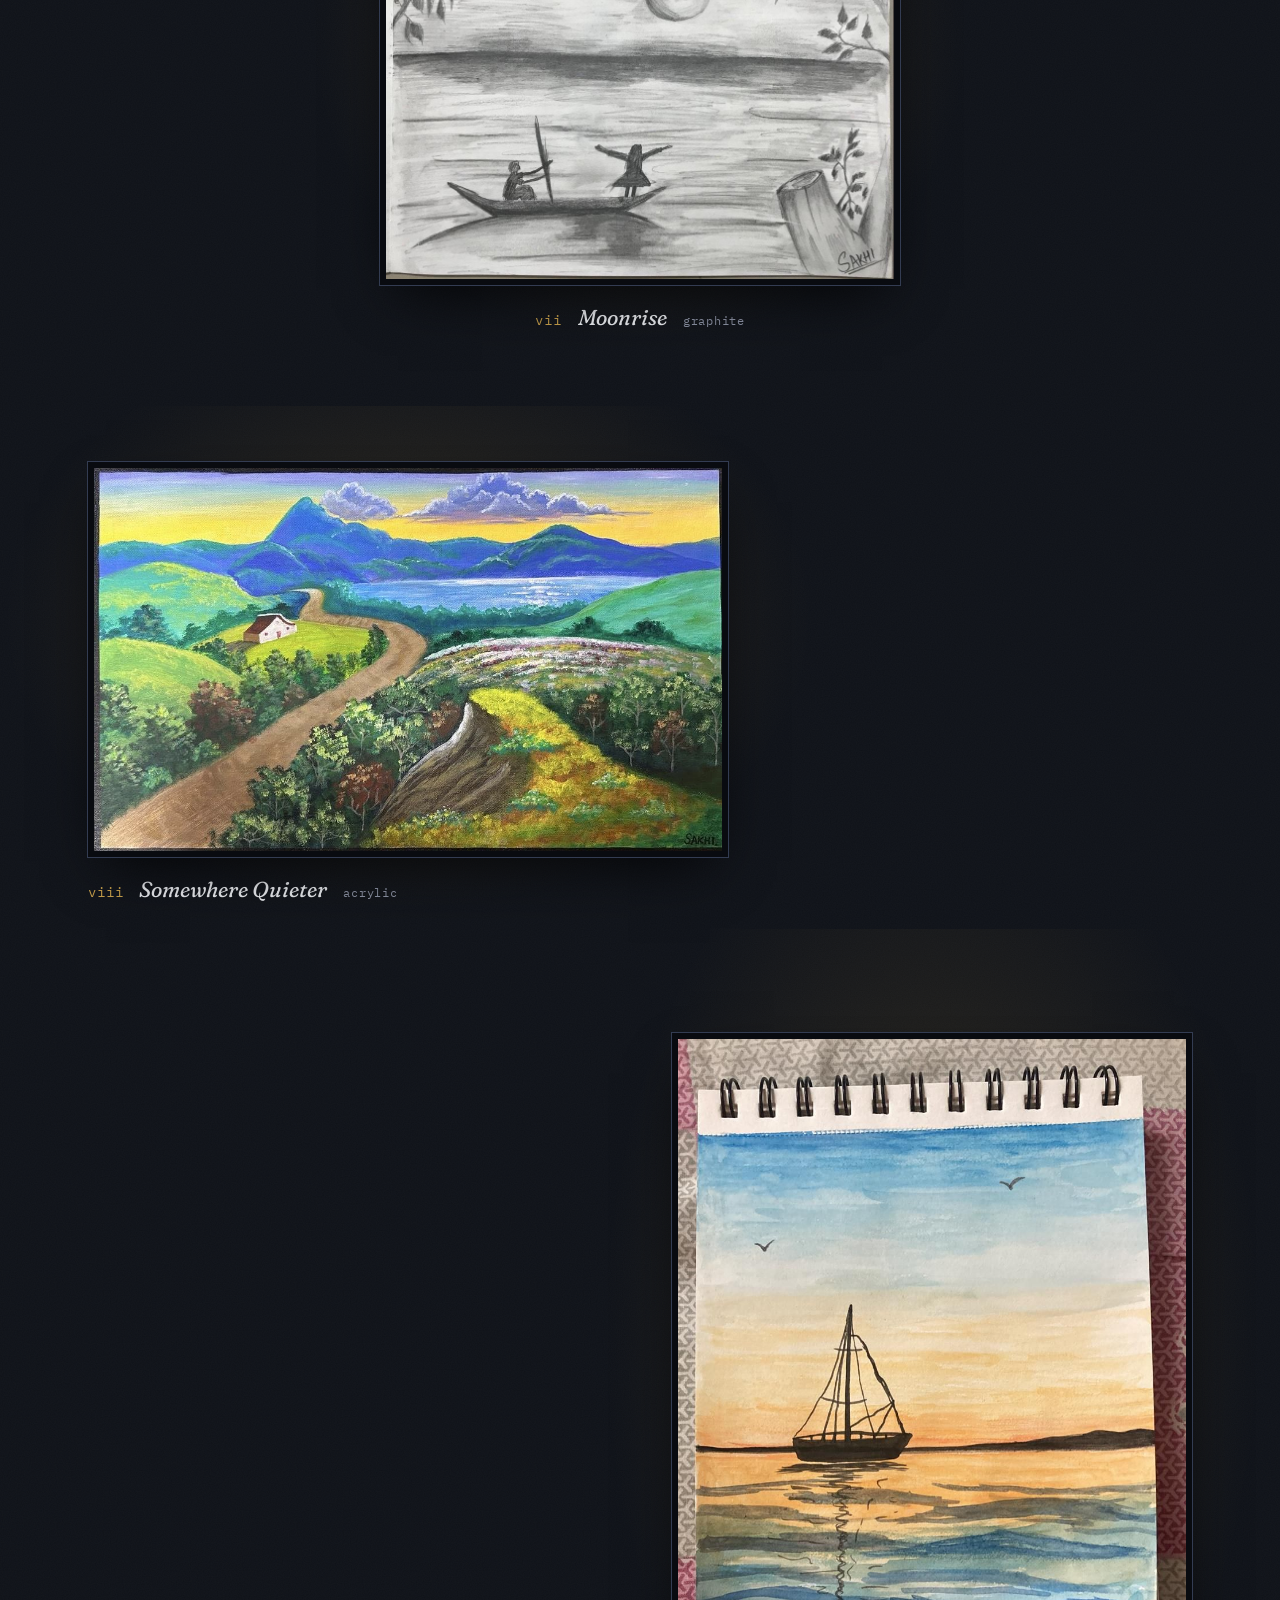
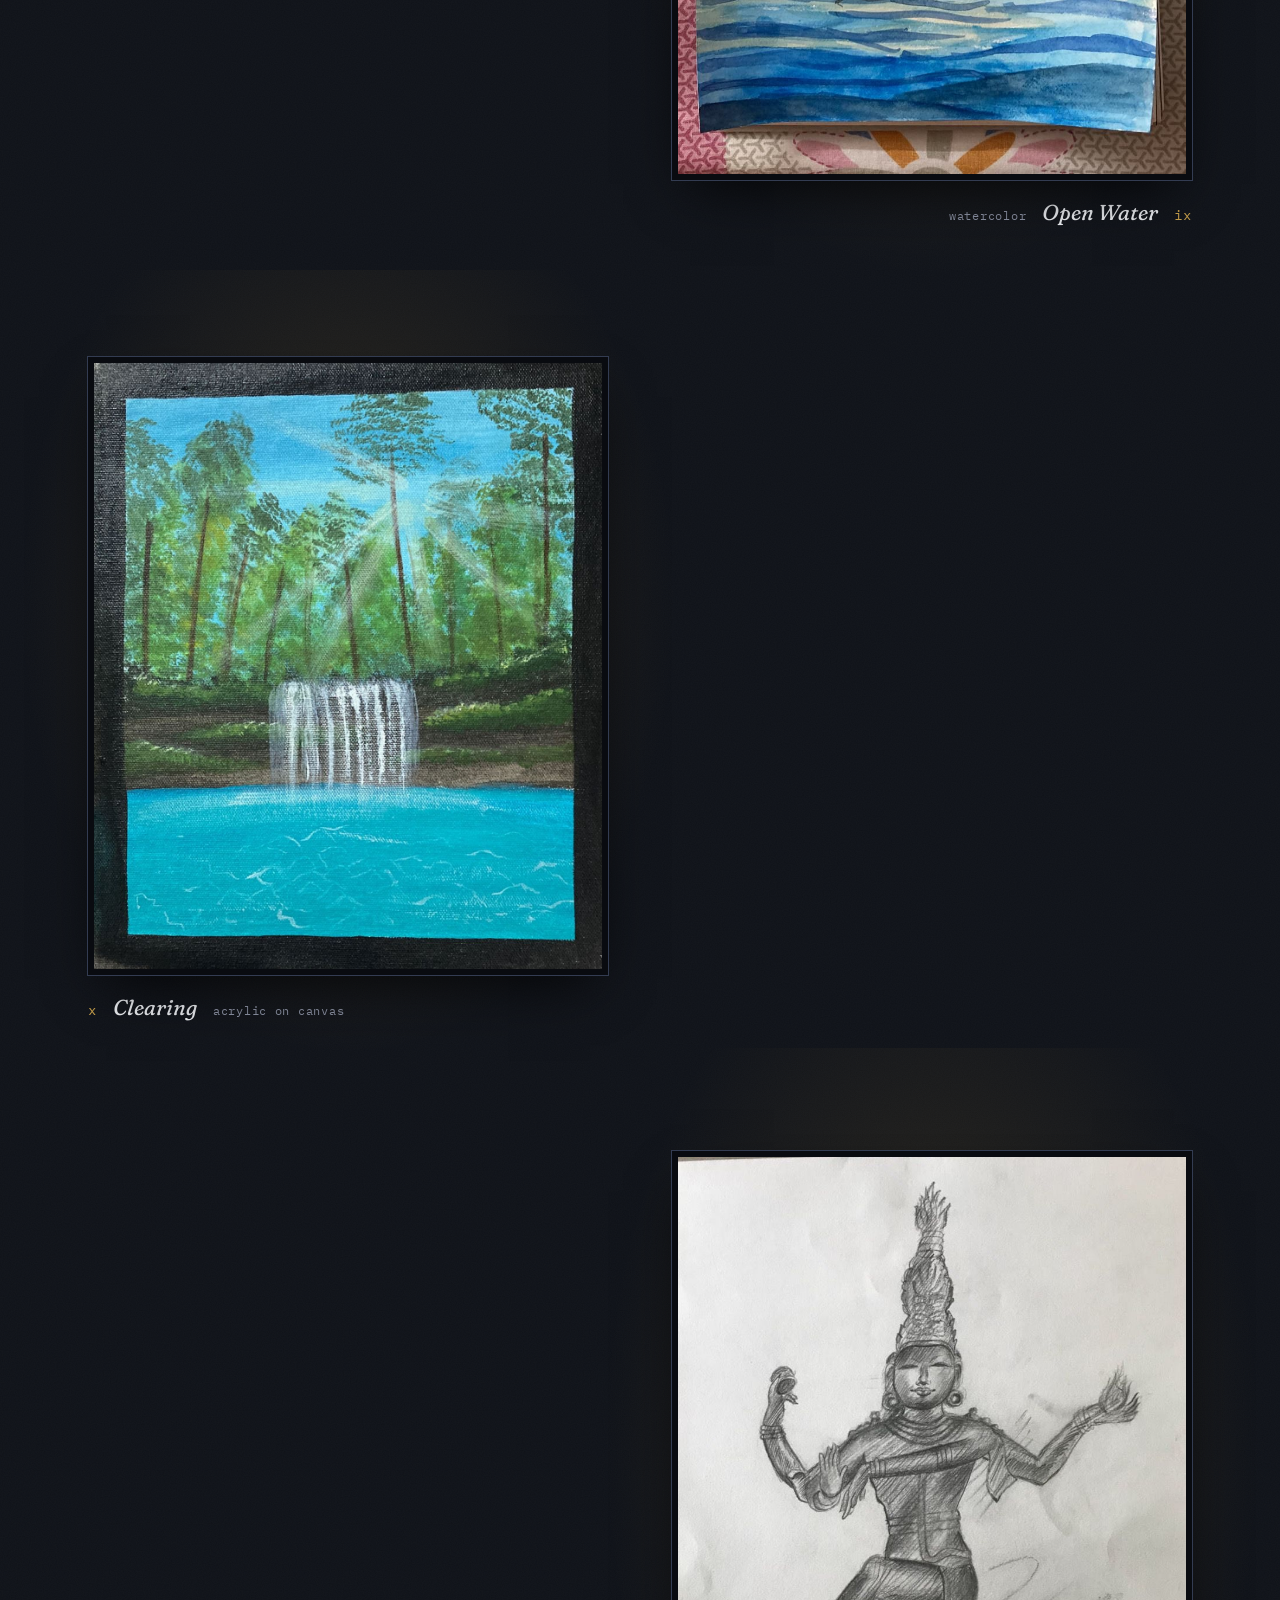
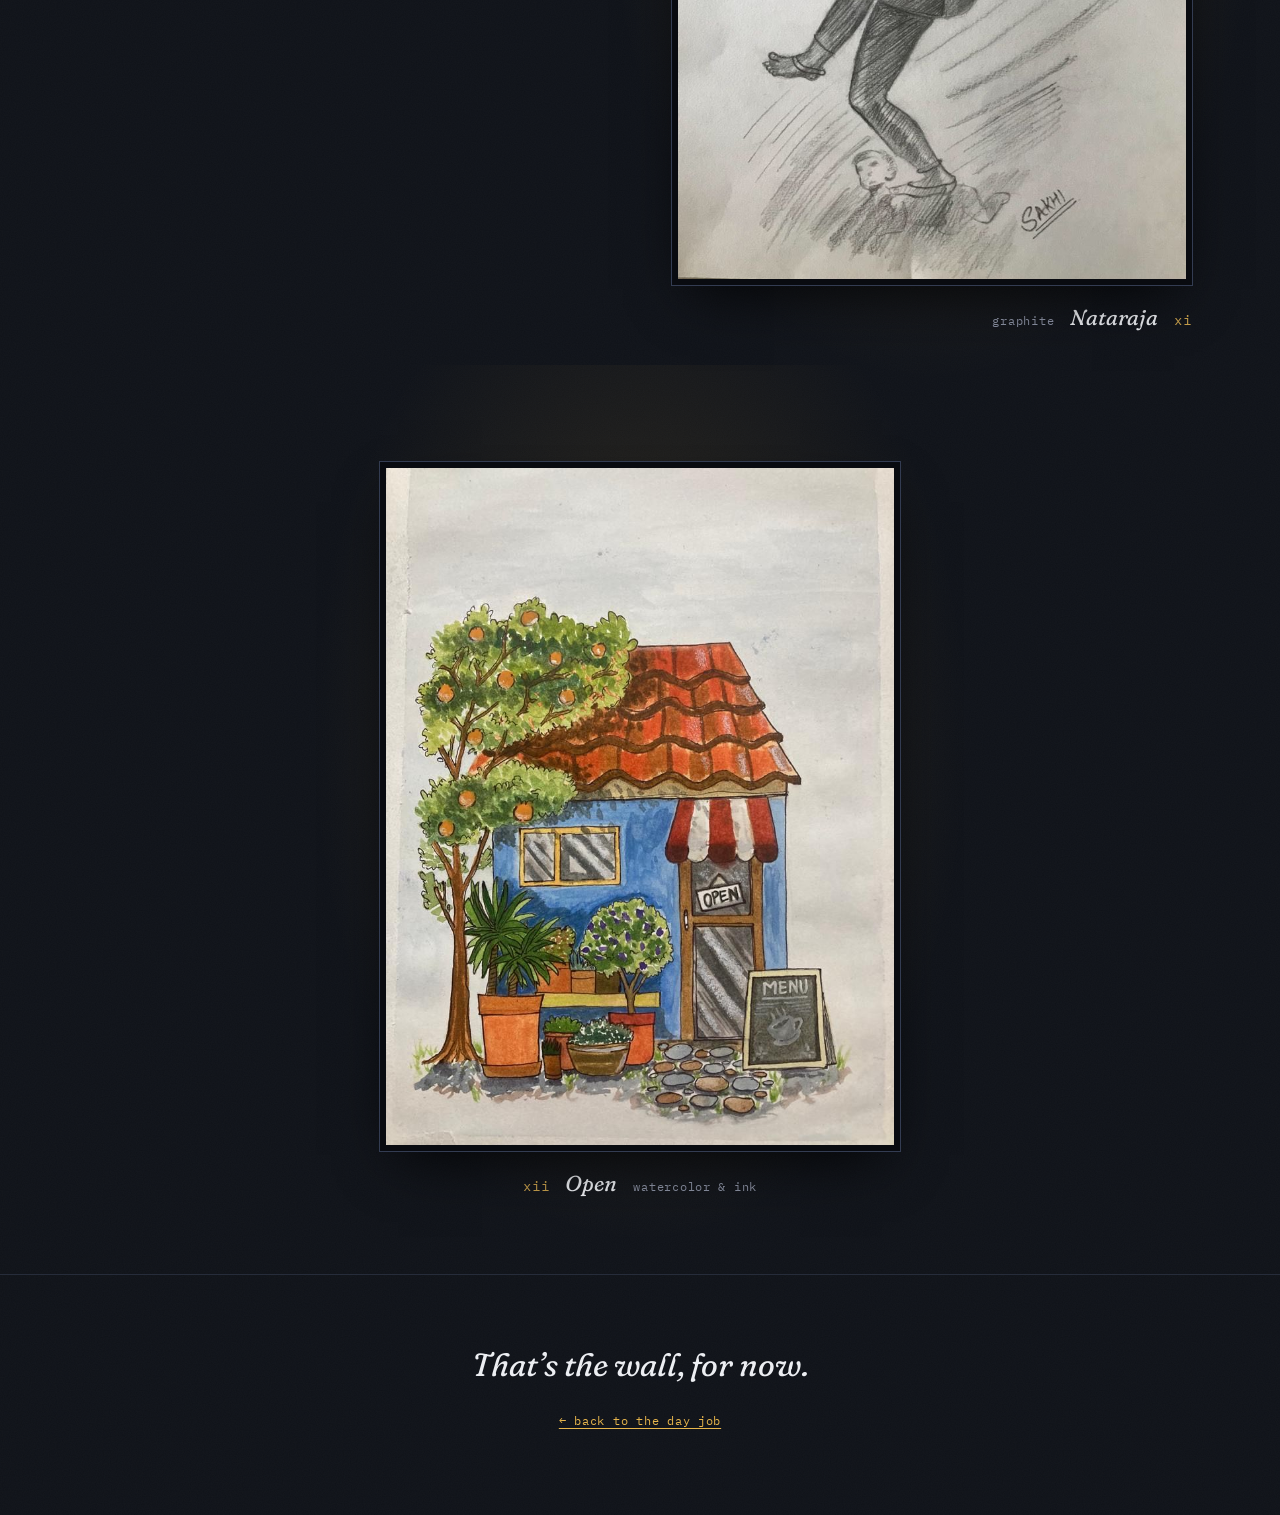
==== commit 5166671b: "Stone & indigo re-theme, real project figures, fireflies, lights-off transition - Repalette main pag" ====
--- a/art.html
+++ b/art.html
@@ -20,6 +20,7 @@
 
 <!-- ============ OPENING ============ -->
 <section class="opening">
+  <canvas id="fireflies" aria-hidden="true"></canvas>
   <p class="mono opening-kicker">the night studio · twelve works</p>
   <h1>I paint<br>what I <em>feel.</em></h1>
   <p class="opening-note">
@@ -68,7 +69,7 @@
 
   <figure class="wall pos-r size-m" id="w-timepiece">
     <button class="frame" data-title="Timepiece" data-medium="Graphite" aria-label="View Timepiece larger">
-      <img src="images/art/timepiece.jpg" width="1306" height="1690" loading="lazy"
+      <img src="images/art/timepiece.jpg" width="815" height="1024" loading="lazy"
            alt="Graphite drawing of a human eye set inside a Roman-numeral clock face, its edge dissolving into a flock of birds and ink splatter.">
     </button>
     <figcaption><span class="wnum mono">III</span><span class="wtitle">Timepiece</span><span class="wmedium mono">graphite</span></figcaption>
--- a/art.css
+++ b/art.css
@@ -4,12 +4,12 @@
    ============================================================ */
 
 :root{
-  --night:#16100a;
-  --night-2:#1f1710;
+  --night:#0f1218;
+  --night-2:#161a23;
   --glow:#e8b64c;
   --glow-soft:#c8a04c;
-  --cream:#f0e6d2;
-  --muted:#9f8f74;
+  --cream:#eceef2;
+  --muted:#8d93a5;
   --serif:"Fraunces",Georgia,serif;
   --text:"Newsreader",Georgia,serif;
   --mono:"IBM Plex Mono",ui-monospace,monospace;
@@ -26,7 +26,7 @@
   font-family:var(--text);
   line-height:1.6;
   /* grain */
-  background-image:url("data:image/svg+xml,%3Csvg xmlns='http://www.w3.org/2000/svg' width='240' height='240'%3E%3Cfilter id='n'%3E%3CfeTurbulence type='fractalNoise' baseFrequency='0.85' numOctaves='2' stitchTiles='stitch'/%3E%3CfeColorMatrix values='0 0 0 0 0.9 0 0 0 0 0.75 0 0 0 0 0.45 0 0 0 0.035 0'/%3E%3C/filter%3E%3Crect width='240' height='240' filter='url(%23n)'/%3E%3C/svg%3E");
+  background-image:url("data:image/svg+xml,%3Csvg xmlns='http://www.w3.org/2000/svg' width='240' height='240'%3E%3Cfilter id='n'%3E%3CfeTurbulence type='fractalNoise' baseFrequency='0.85' numOctaves='2' stitchTiles='stitch'/%3E%3CfeColorMatrix values='0 0 0 0 0.65 0 0 0 0 0.70 0 0 0 0 0.85 0 0 0 0.03 0'/%3E%3C/filter%3E%3Crect width='240' height='240' filter='url(%23n)'/%3E%3C/svg%3E");
 }
 
 .mono{font-family:var(--mono);font-size:.76rem;letter-spacing:.06em;text-transform:lowercase}
@@ -48,6 +48,12 @@
 .opening{
   min-height:72vh;display:flex;flex-direction:column;justify-content:center;
   padding:2rem clamp(1.2rem,5vw,4rem);max-width:1100px;margin:0 auto;
+  position:relative;
+}
+.opening > *{position:relative;z-index:1}
+#fireflies{
+  position:absolute;inset:0;z-index:0;width:100%;height:100%;
+  pointer-events:none;
 }
 .opening-kicker{color:var(--glow-soft)}
 .opening h1{
@@ -63,11 +69,11 @@
 @media (prefers-reduced-motion:reduce){.scroll-hint{animation:none}}
 
 /* ---------- index rail ---------- */
-.rail{border-top:1px solid #32271b;border-bottom:1px solid #32271b}
+.rail{border-top:1px solid #262c3a;border-bottom:1px solid #262c3a}
 .rail ul{
   list-style:none;display:flex;gap:.9rem;overflow-x:auto;
   padding:1.1rem clamp(1.2rem,4vw,3rem);
-  scrollbar-width:thin;scrollbar-color:#4a3a24 transparent;
+  scrollbar-width:thin;scrollbar-color:#333c52 transparent;
 }
 .rail a{
   display:flex;flex-direction:column;gap:.4rem;align-items:center;
@@ -112,8 +118,8 @@
 
 .frame img{
   display:block;width:100%;height:auto;
-  border:6px solid #0c0805;
-  outline:1px solid #3d2f1c;
+  border:6px solid #090b10;
+  outline:1px solid #333c52;
   box-shadow:0 22px 55px -18px rgba(0,0,0,.85);
   filter:brightness(.55) saturate(.7);
   transform:translateY(18px);
@@ -139,7 +145,7 @@
 /* ---------- end ---------- */
 .art-end{
   text-align:center;padding:4rem 1.5rem 5rem;
-  border-top:1px solid #32271b;
+  border-top:1px solid #262c3a;
 }
 .end-line{
   font-family:var(--serif);font-style:italic;font-size:clamp(1.4rem,3.5vw,2rem);
@@ -149,7 +155,7 @@
 /* ---------- lightbox ---------- */
 .lightbox{
   position:fixed;inset:0;z-index:50;
-  background:rgba(10,7,4,.96);
+  background:rgba(8,10,15,.96);
   display:flex;align-items:center;justify-content:center;gap:.5rem;
   padding:1rem;
 }
@@ -160,12 +166,12 @@
 }
 .lb-stage img{
   max-width:100%;max-height:80vh;object-fit:contain;
-  border:6px solid #0c0805;outline:1px solid #4a3a24;
+  border:6px solid #090b10;outline:1px solid #333c52;
   box-shadow:0 30px 80px -20px rgba(0,0,0,.9);
 }
 .lb-stage figcaption{color:var(--muted)}
 .lb-close,.lb-prev,.lb-next{
-  background:none;border:1px solid #4a3a24;color:var(--cream);
+  background:none;border:1px solid #333c52;color:var(--cream);
   font-size:1.1rem;font-family:var(--mono);
   width:2.7rem;height:2.7rem;border-radius:50%;cursor:pointer;flex:none;
 }
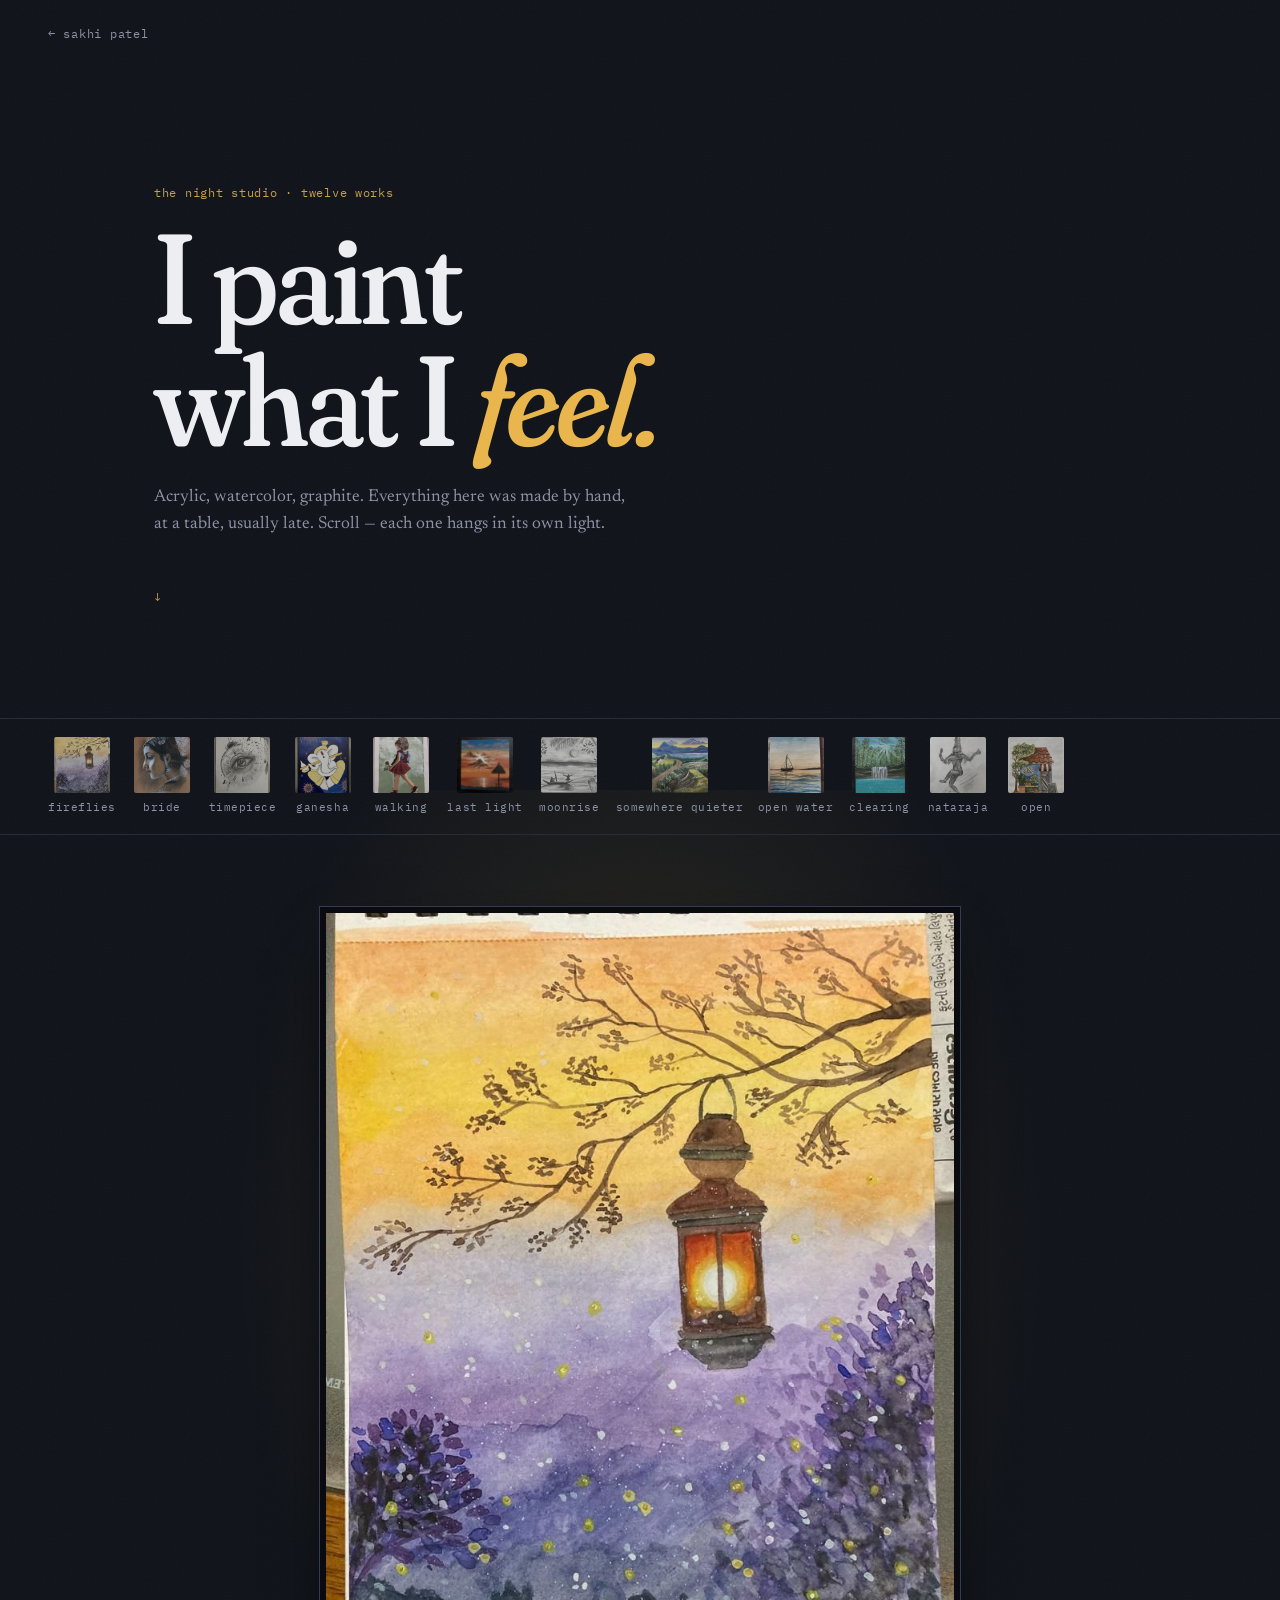
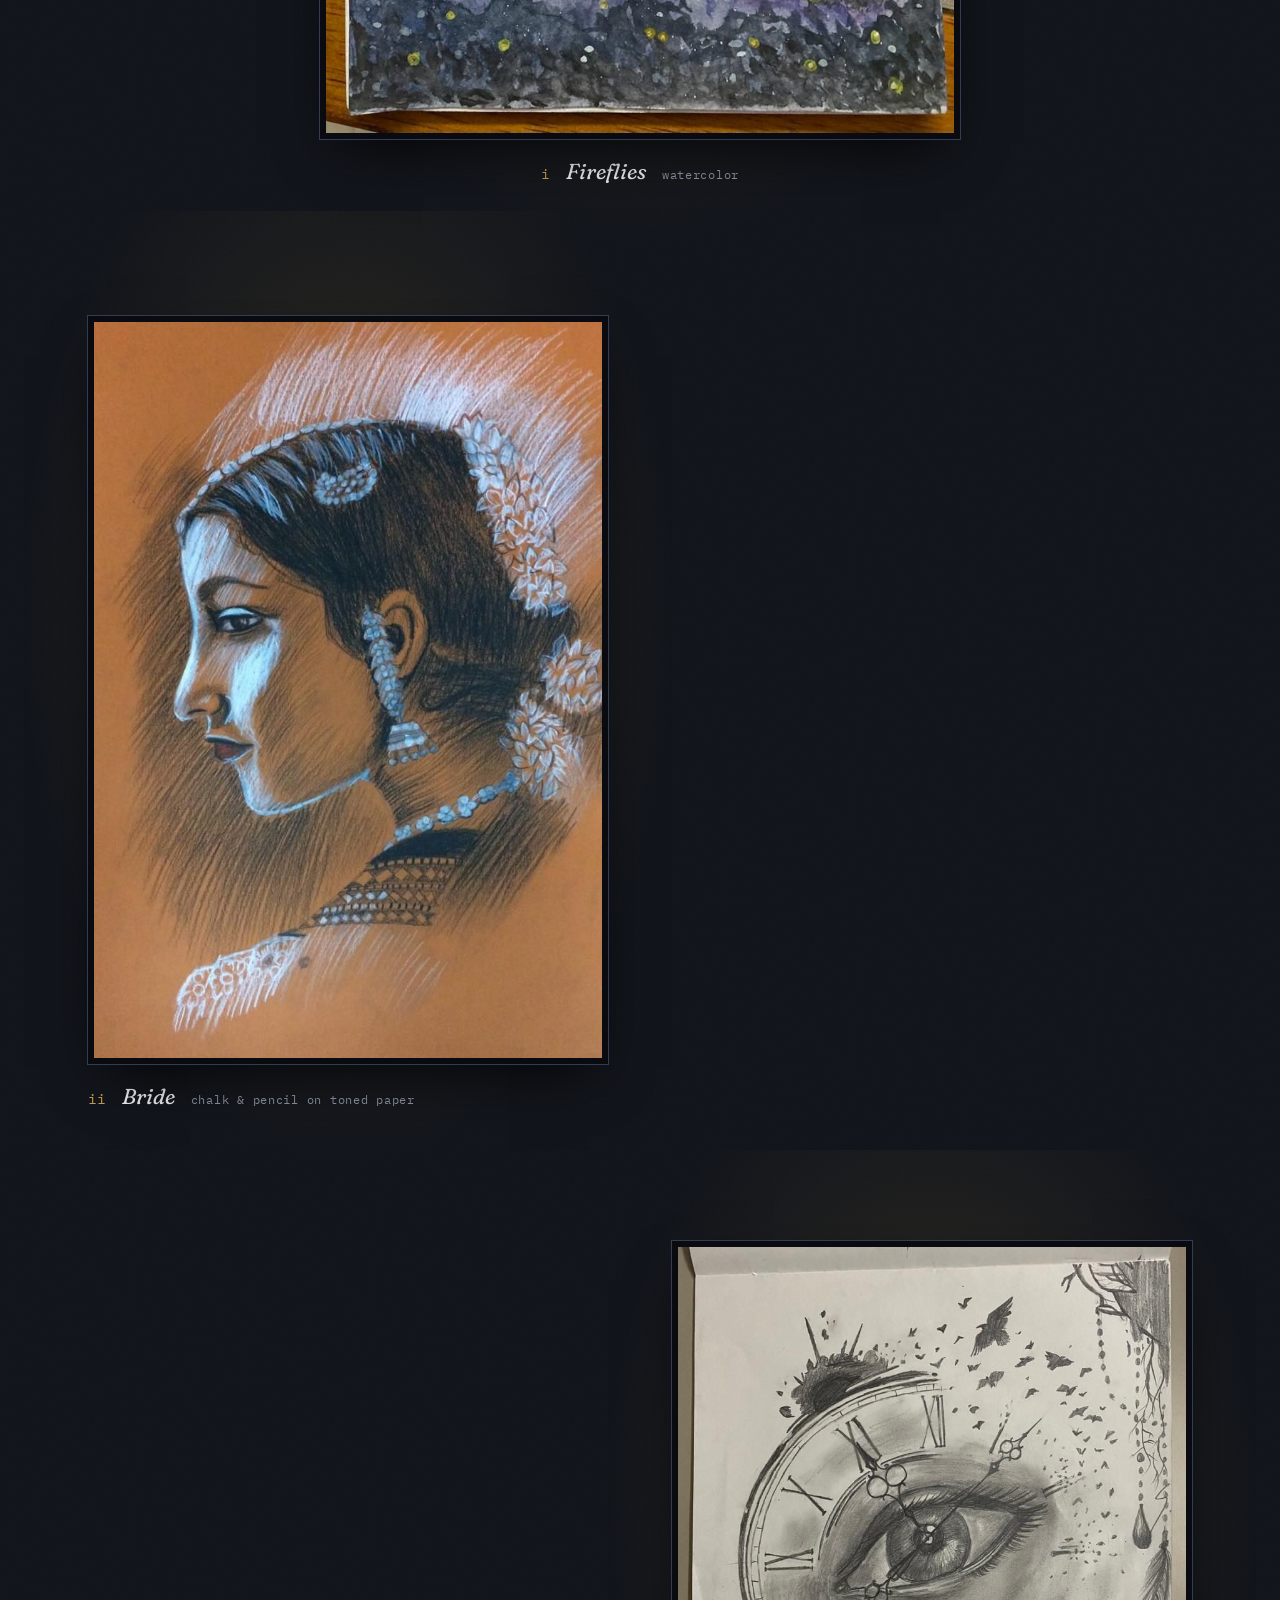
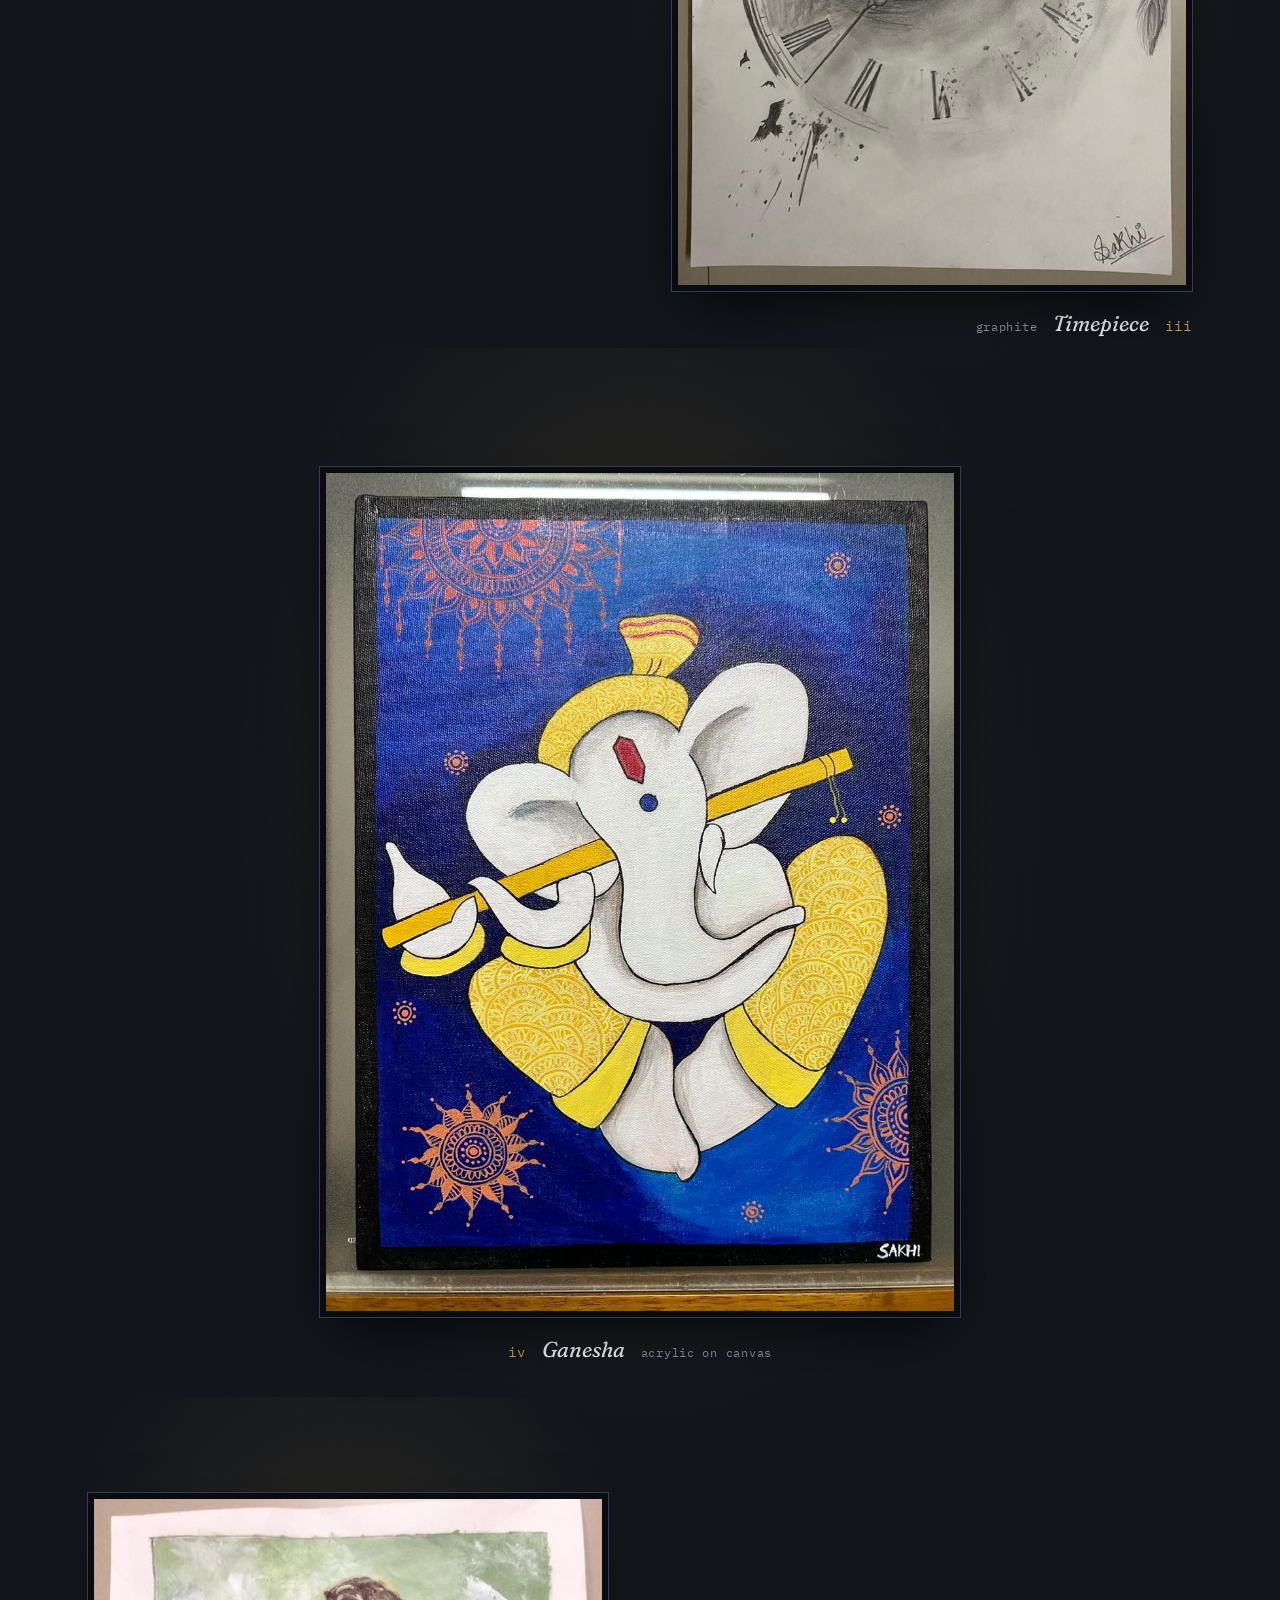
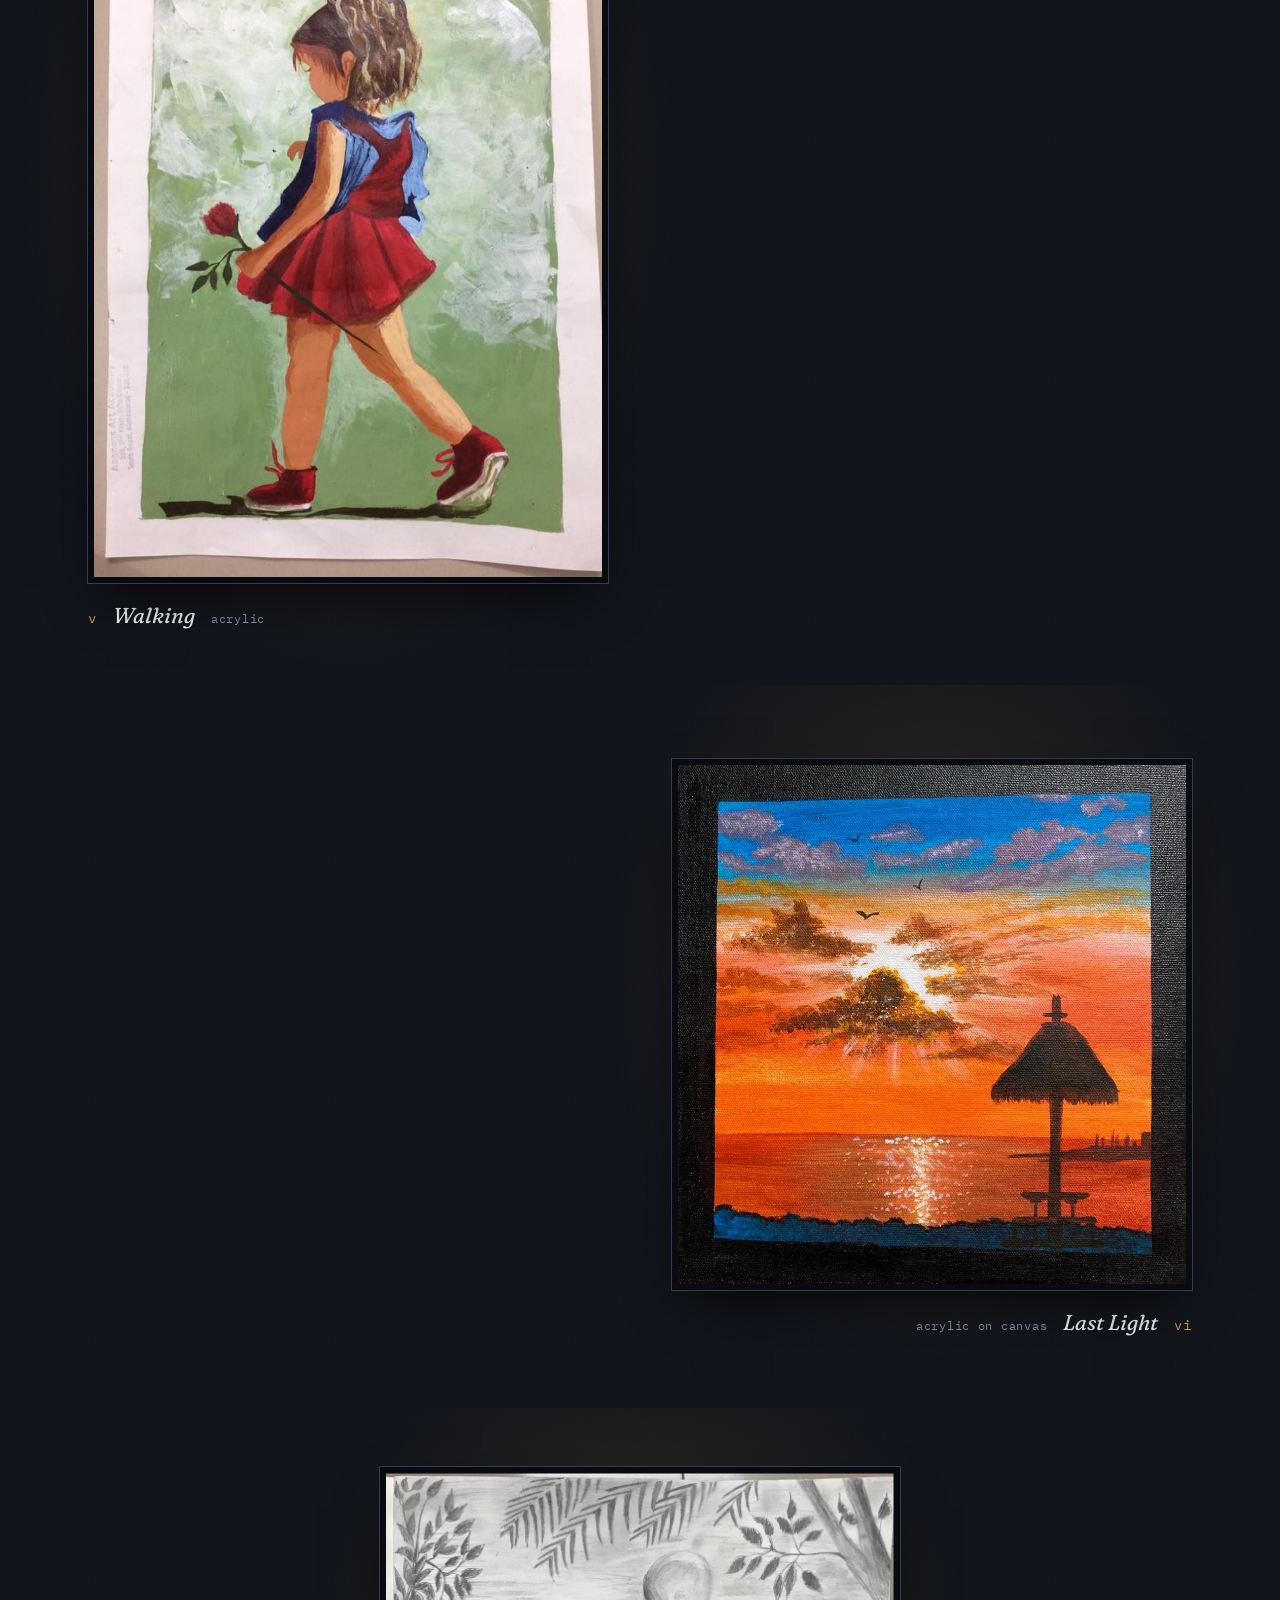
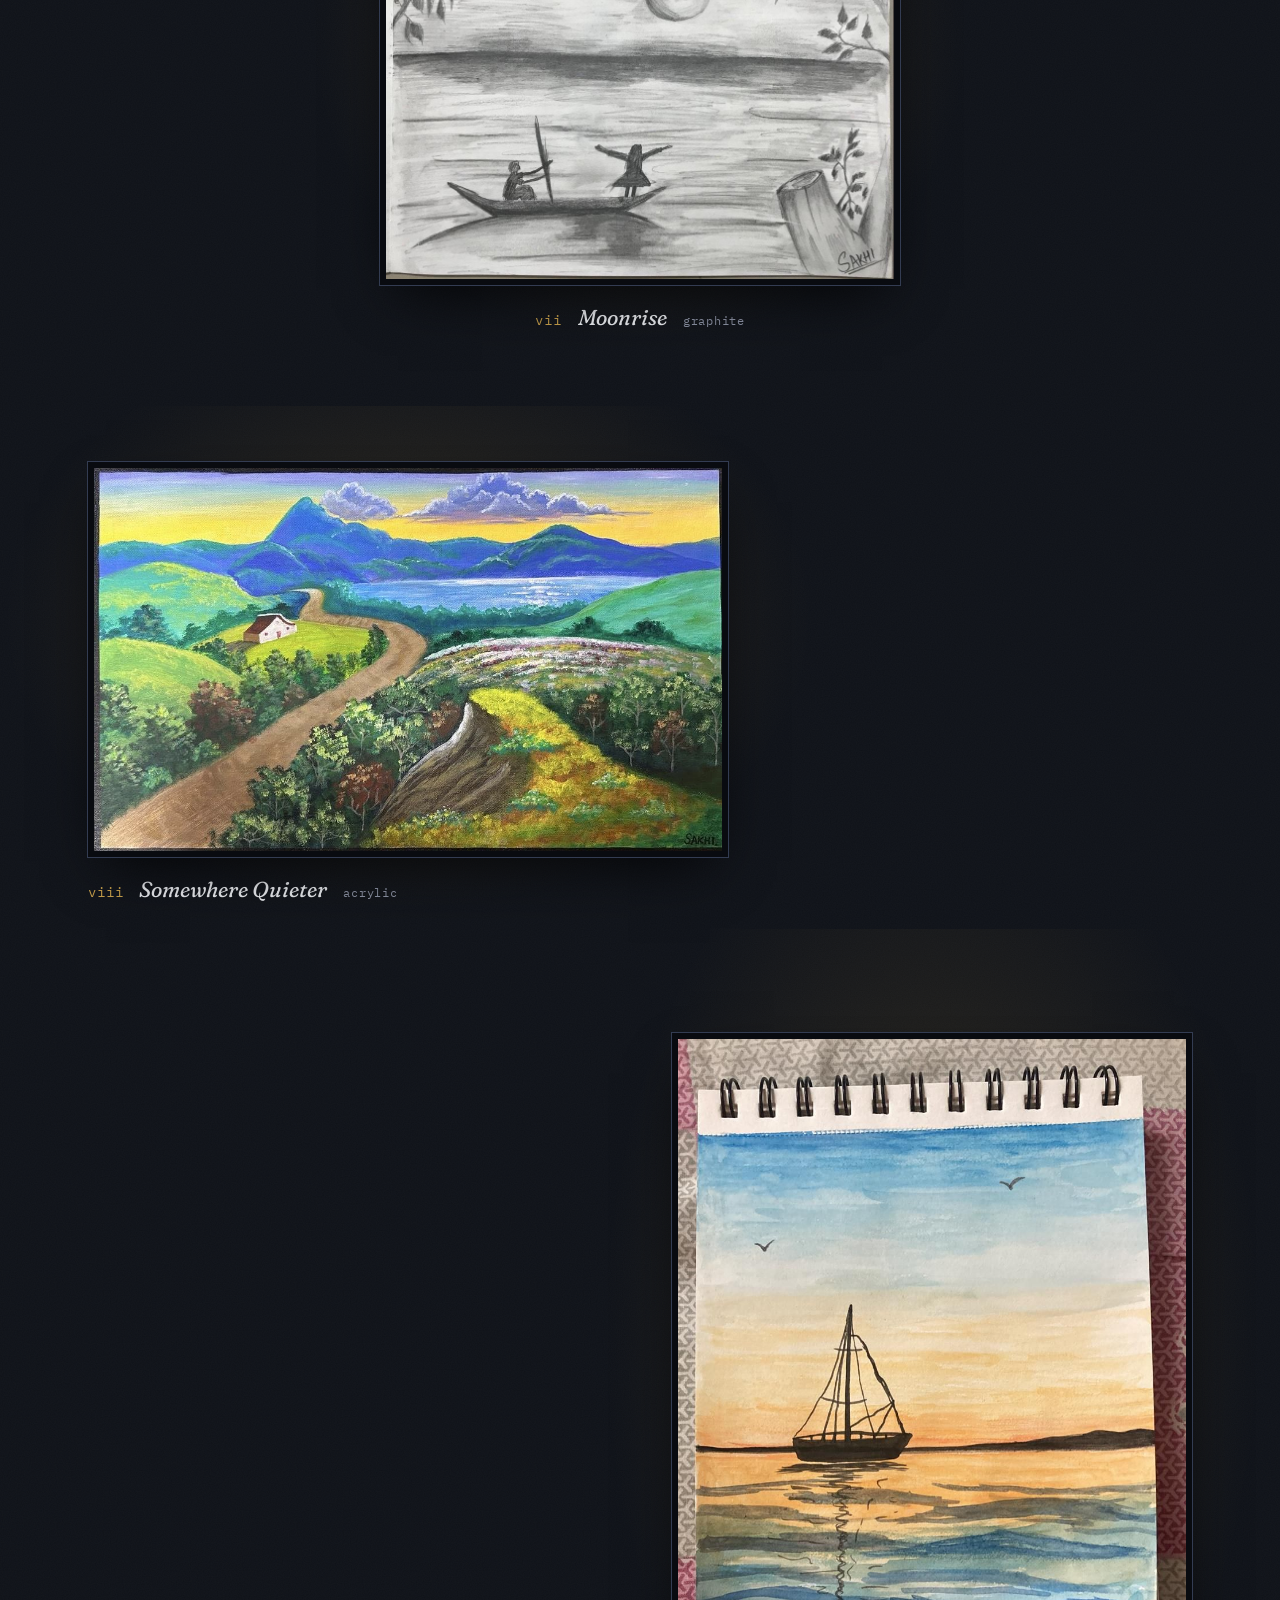
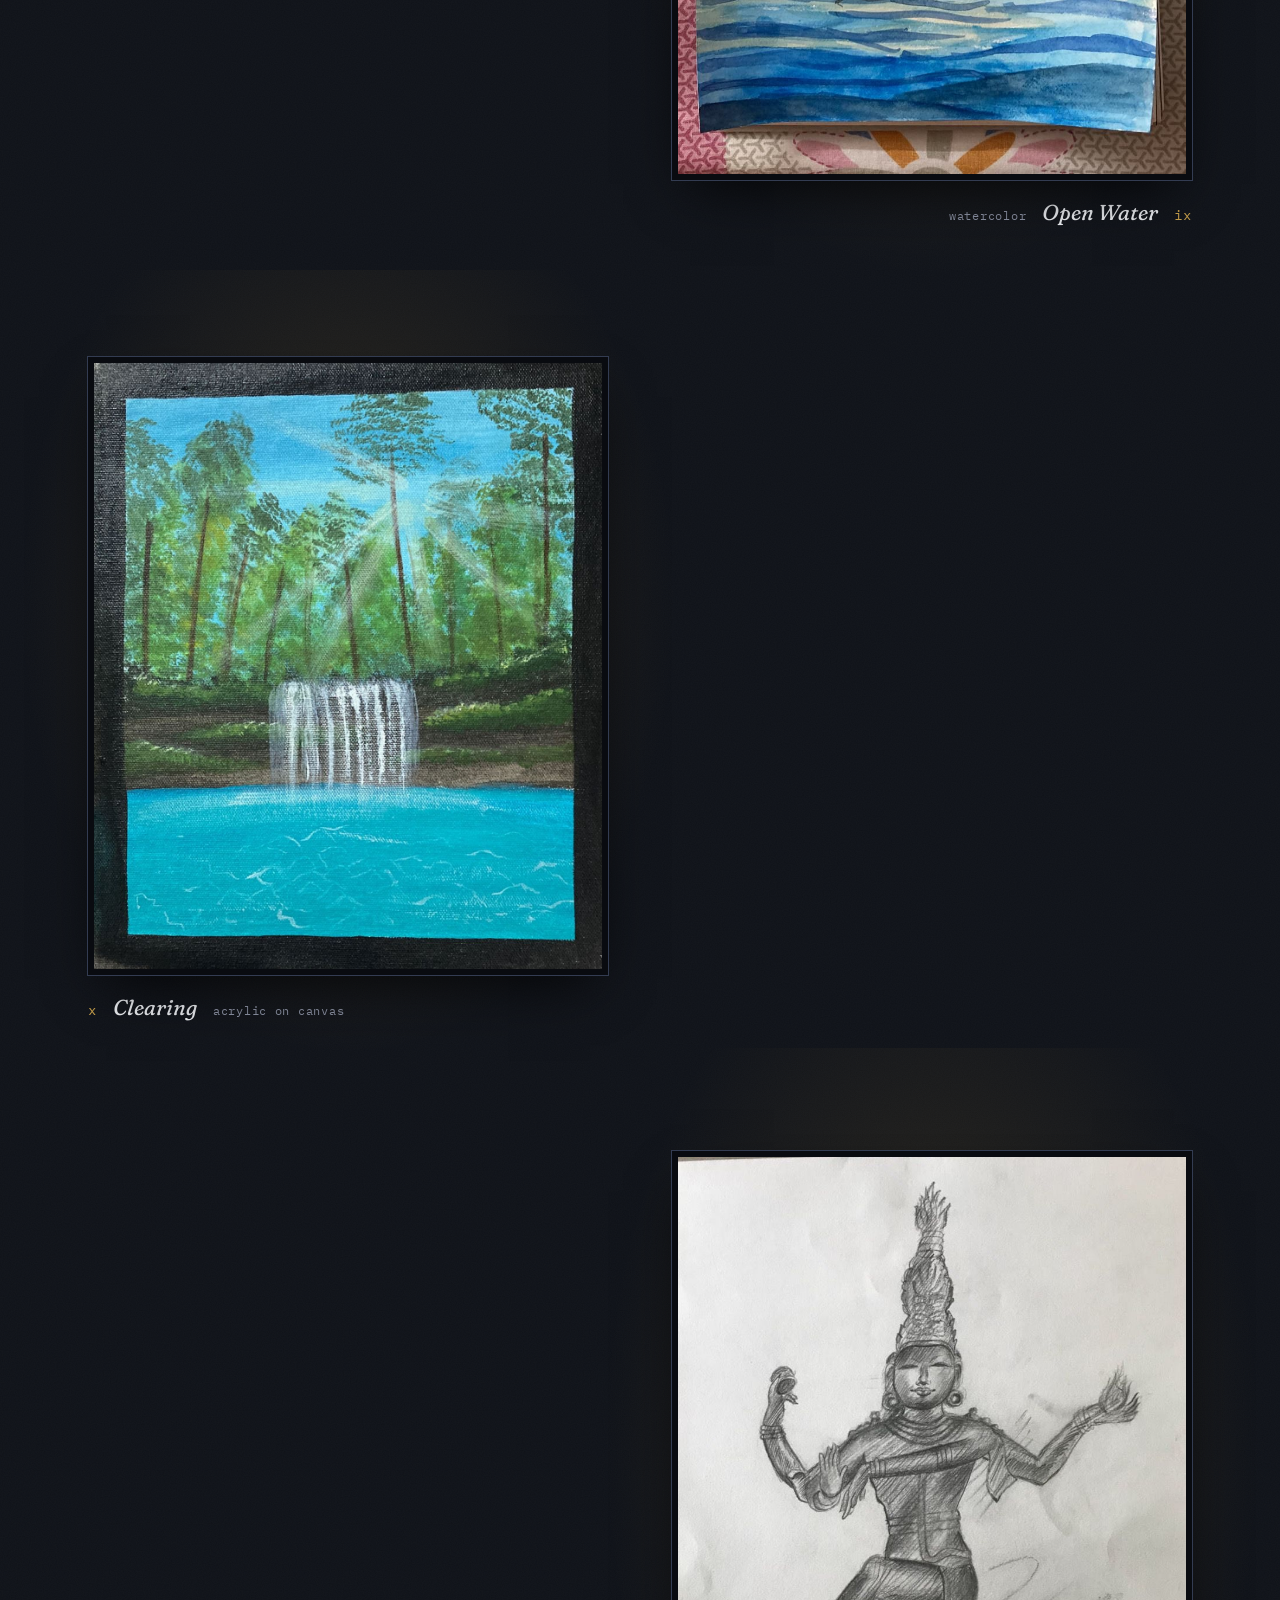
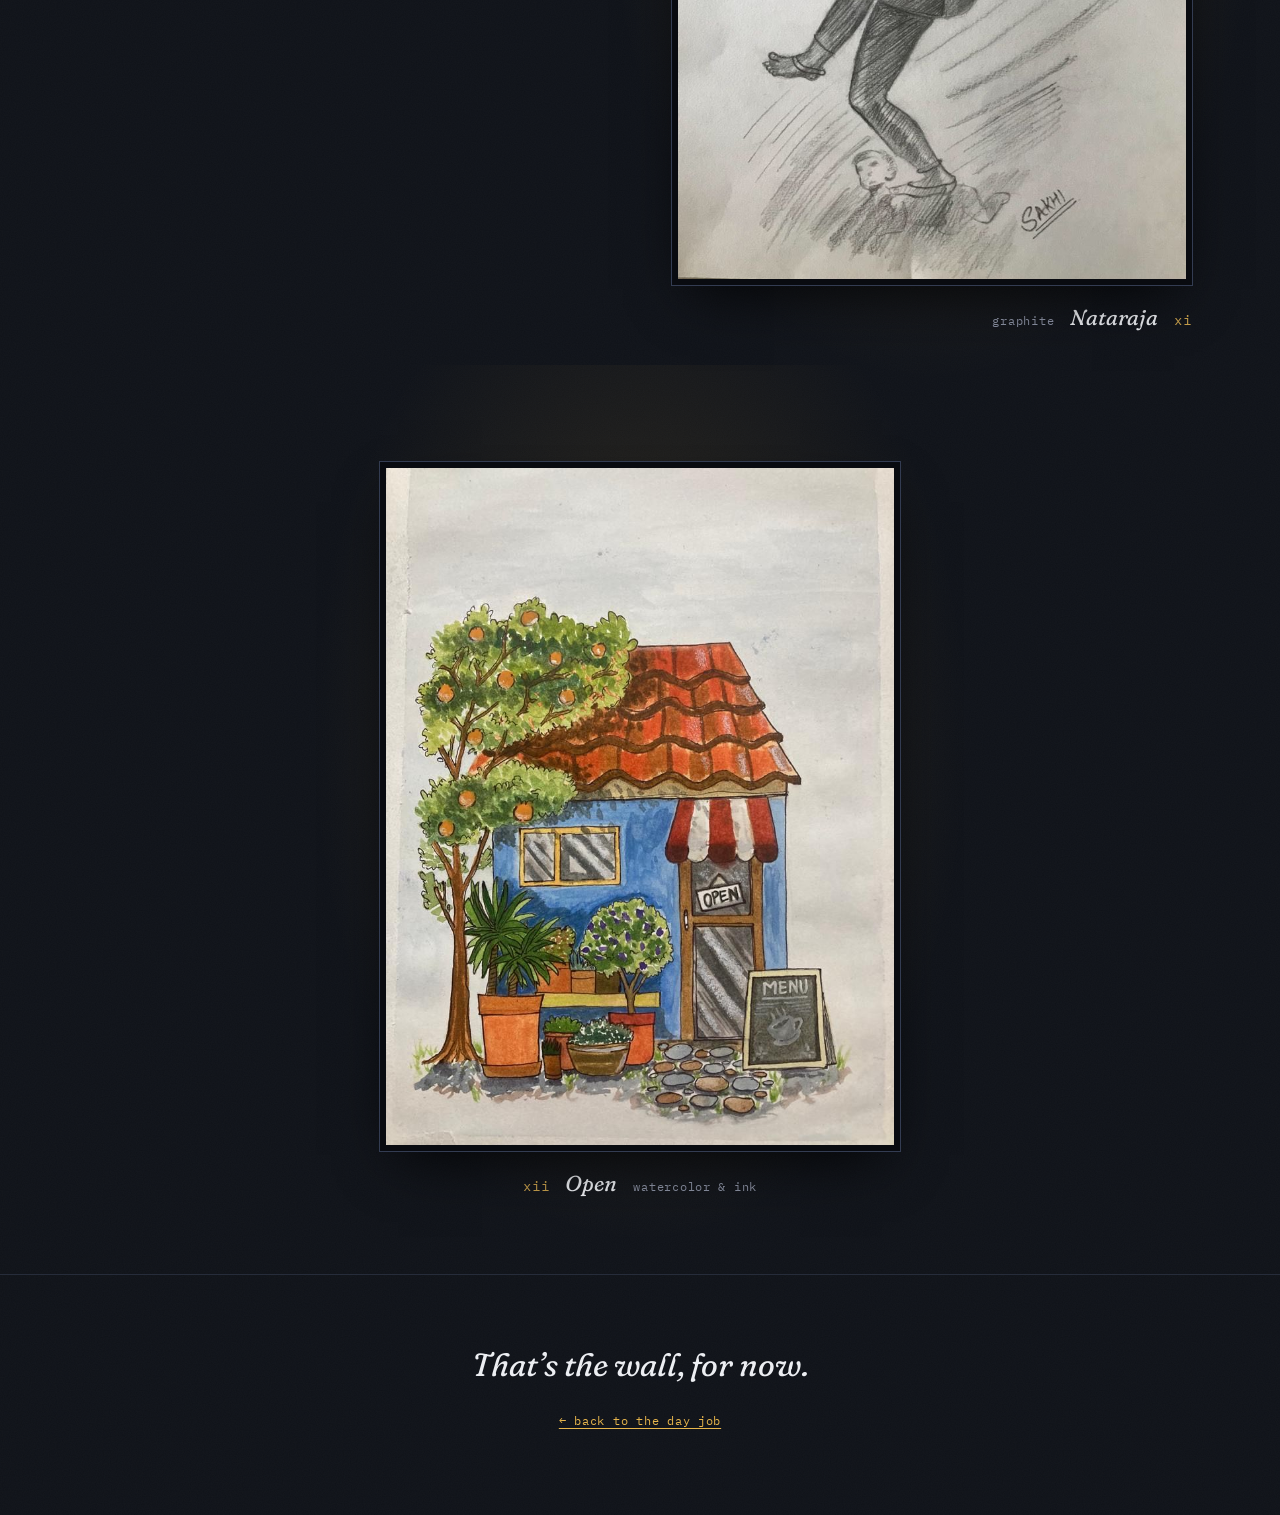
==== commit 16e02592: "Gallery-white palette; remove fireflies; fix Walking medium; shorten bio - Main page: porcelain whit" ====
--- a/art.html
+++ b/art.html
@@ -4,8 +4,8 @@
 <meta charset="UTF-8">
 <meta name="viewport" content="width=device-width, initial-scale=1.0">
 <title>Paintings — Sakhi Patel</title>
-<meta name="description" content="Paintings and drawings by Sakhi Patel — acrylic, watercolor, gouache, and graphite.">
-<link rel="icon" href="data:image/svg+xml,%3Csvg xmlns='http://www.w3.org/2000/svg' viewBox='0 0 100 100'%3E%3Crect width='100' height='100' rx='18' fill='%23221a12'/%3E%3Ctext x='50' y='68' font-size='52' text-anchor='middle' fill='%23e8b64c' font-family='Georgia,serif' font-style='italic'%3ES%3C/text%3E%3C/svg%3E">
+<meta name="description" content="Paintings and drawings by Sakhi Patel — acrylic, watercolor, and graphite.">
+<link rel="icon" href="data:image/svg+xml,%3Csvg xmlns='http://www.w3.org/2000/svg' viewBox='0 0 100 100'%3E%3Crect width='100' height='100' rx='18' fill='%231b3fab'/%3E%3Ctext x='50' y='68' font-size='52' text-anchor='middle' fill='%23fbfbf8' font-family='Georgia,serif' font-style='italic'%3ES%3C/text%3E%3C/svg%3E">
 <link rel="preconnect" href="https://fonts.googleapis.com">
 <link rel="preconnect" href="https://fonts.gstatic.com" crossorigin>
 <link href="https://fonts.googleapis.com/css2?family=Fraunces:ital,opsz,wght,SOFT,WONK@0,9..144,300..900,0..100,0..1;1,9..144,300..900,0..100,0..1&family=Newsreader:ital,opsz,wght@0,6..72,300..600;1,6..72,300..600&family=IBM+Plex+Mono:ital,wght@0,400;0,500;1,400&display=swap" rel="stylesheet">
@@ -20,11 +20,10 @@
 
 <!-- ============ OPENING ============ -->
 <section class="opening">
-  <canvas id="fireflies" aria-hidden="true"></canvas>
   <p class="mono opening-kicker">the night studio · twelve works</p>
   <h1>I paint<br>what I <em>feel.</em></h1>
   <p class="opening-note">
-    Acrylic, watercolor, gouache, graphite. Everything here was made by hand,
+    Acrylic, watercolor, graphite. Everything here was made by hand,
     at a table, usually late. Scroll — each one hangs in its own light.
   </p>
   <p class="mono scroll-hint" aria-hidden="true">↓</p>
@@ -84,11 +83,11 @@
   </figure>
 
   <figure class="wall pos-l size-m" id="w-walking">
-    <button class="frame" data-title="Walking" data-medium="Gouache" aria-label="View Walking larger">
+    <button class="frame" data-title="Walking" data-medium="Acrylic" aria-label="View Walking larger">
       <img src="images/art/walking.jpg" width="720" height="960" loading="lazy"
            alt="A small girl in a red dress and red sneakers walks away across a soft green ground, trailing a single rose from one hand.">
     </button>
-    <figcaption><span class="wnum mono">V</span><span class="wtitle">Walking</span><span class="wmedium mono">gouache</span></figcaption>
+    <figcaption><span class="wnum mono">V</span><span class="wtitle">Walking</span><span class="wmedium mono">acrylic</span></figcaption>
   </figure>
 
   <figure class="wall pos-r size-m" id="w-last-light">
--- a/art.css
+++ b/art.css
@@ -49,11 +49,6 @@
   min-height:72vh;display:flex;flex-direction:column;justify-content:center;
   padding:2rem clamp(1.2rem,5vw,4rem);max-width:1100px;margin:0 auto;
   position:relative;
-}
-.opening > *{position:relative;z-index:1}
-#fireflies{
-  position:absolute;inset:0;z-index:0;width:100%;height:100%;
-  pointer-events:none;
 }
 .opening-kicker{color:var(--glow-soft)}
 .opening h1{
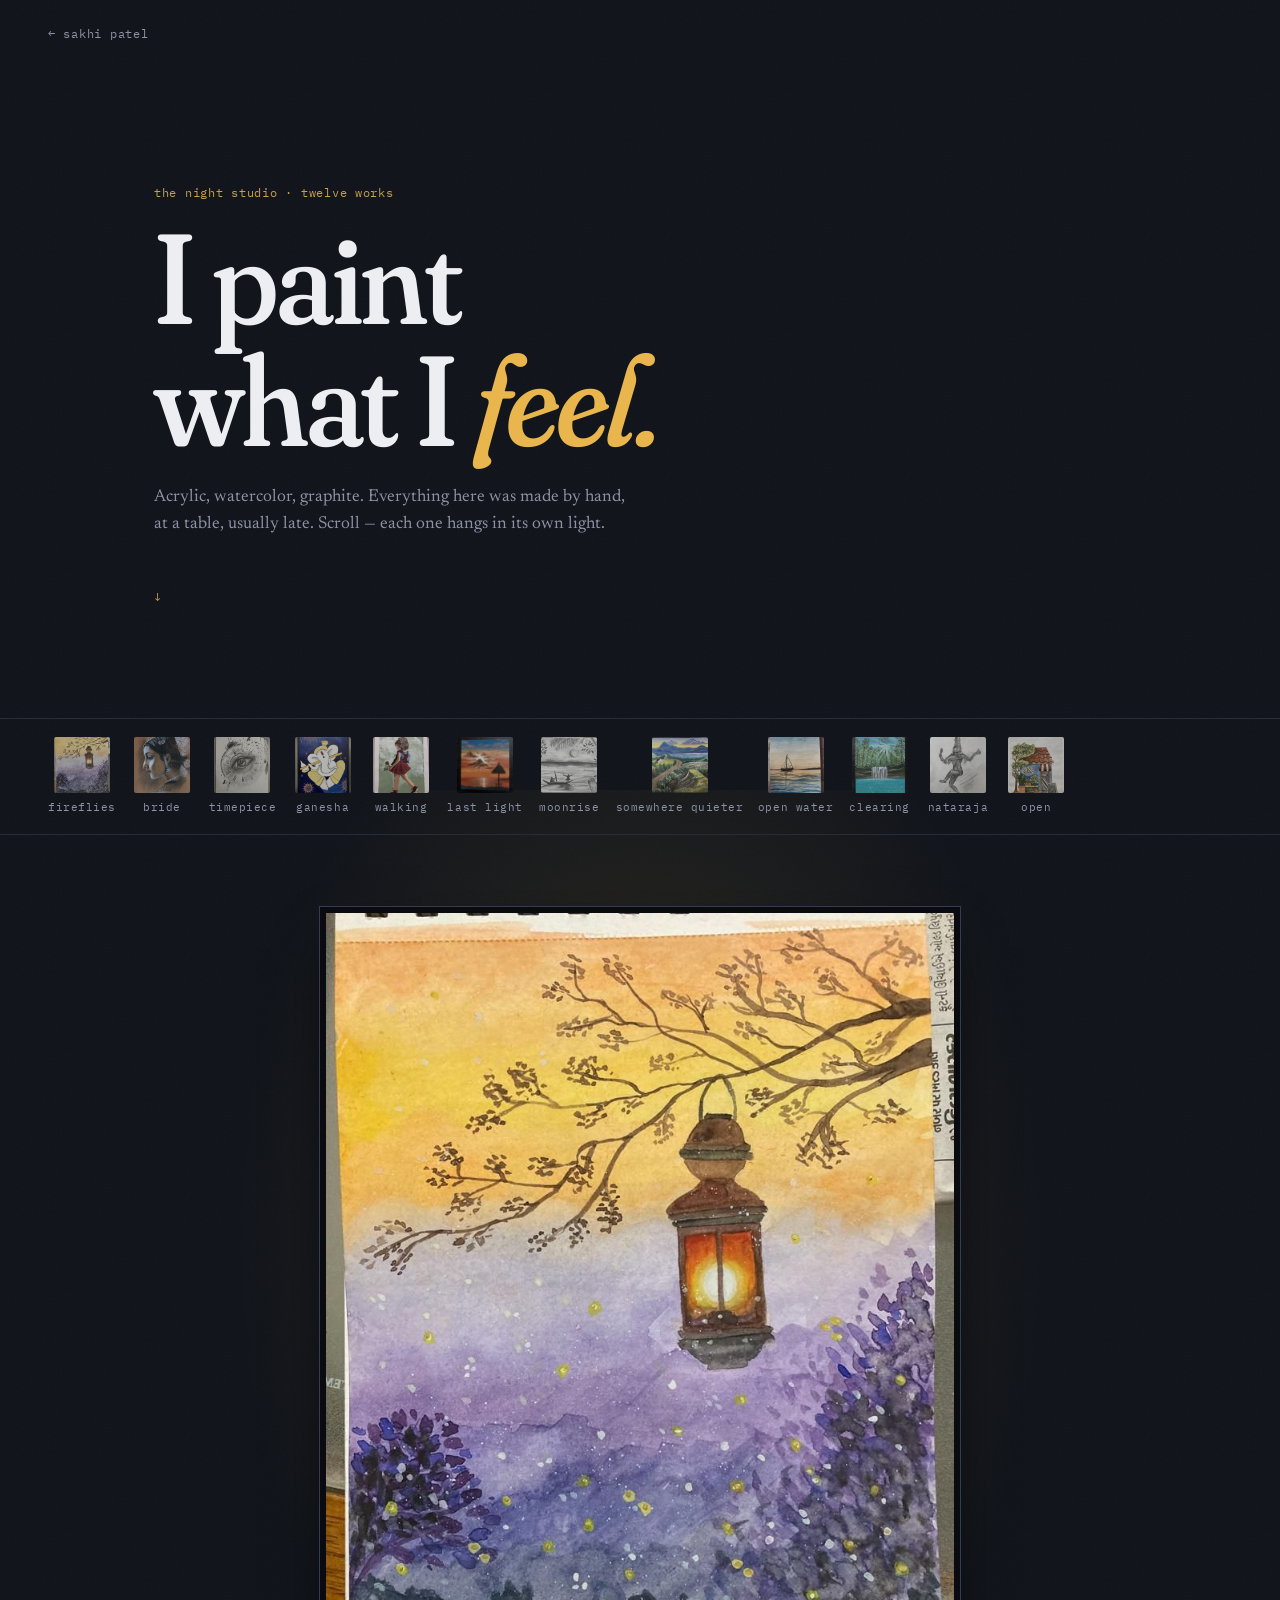
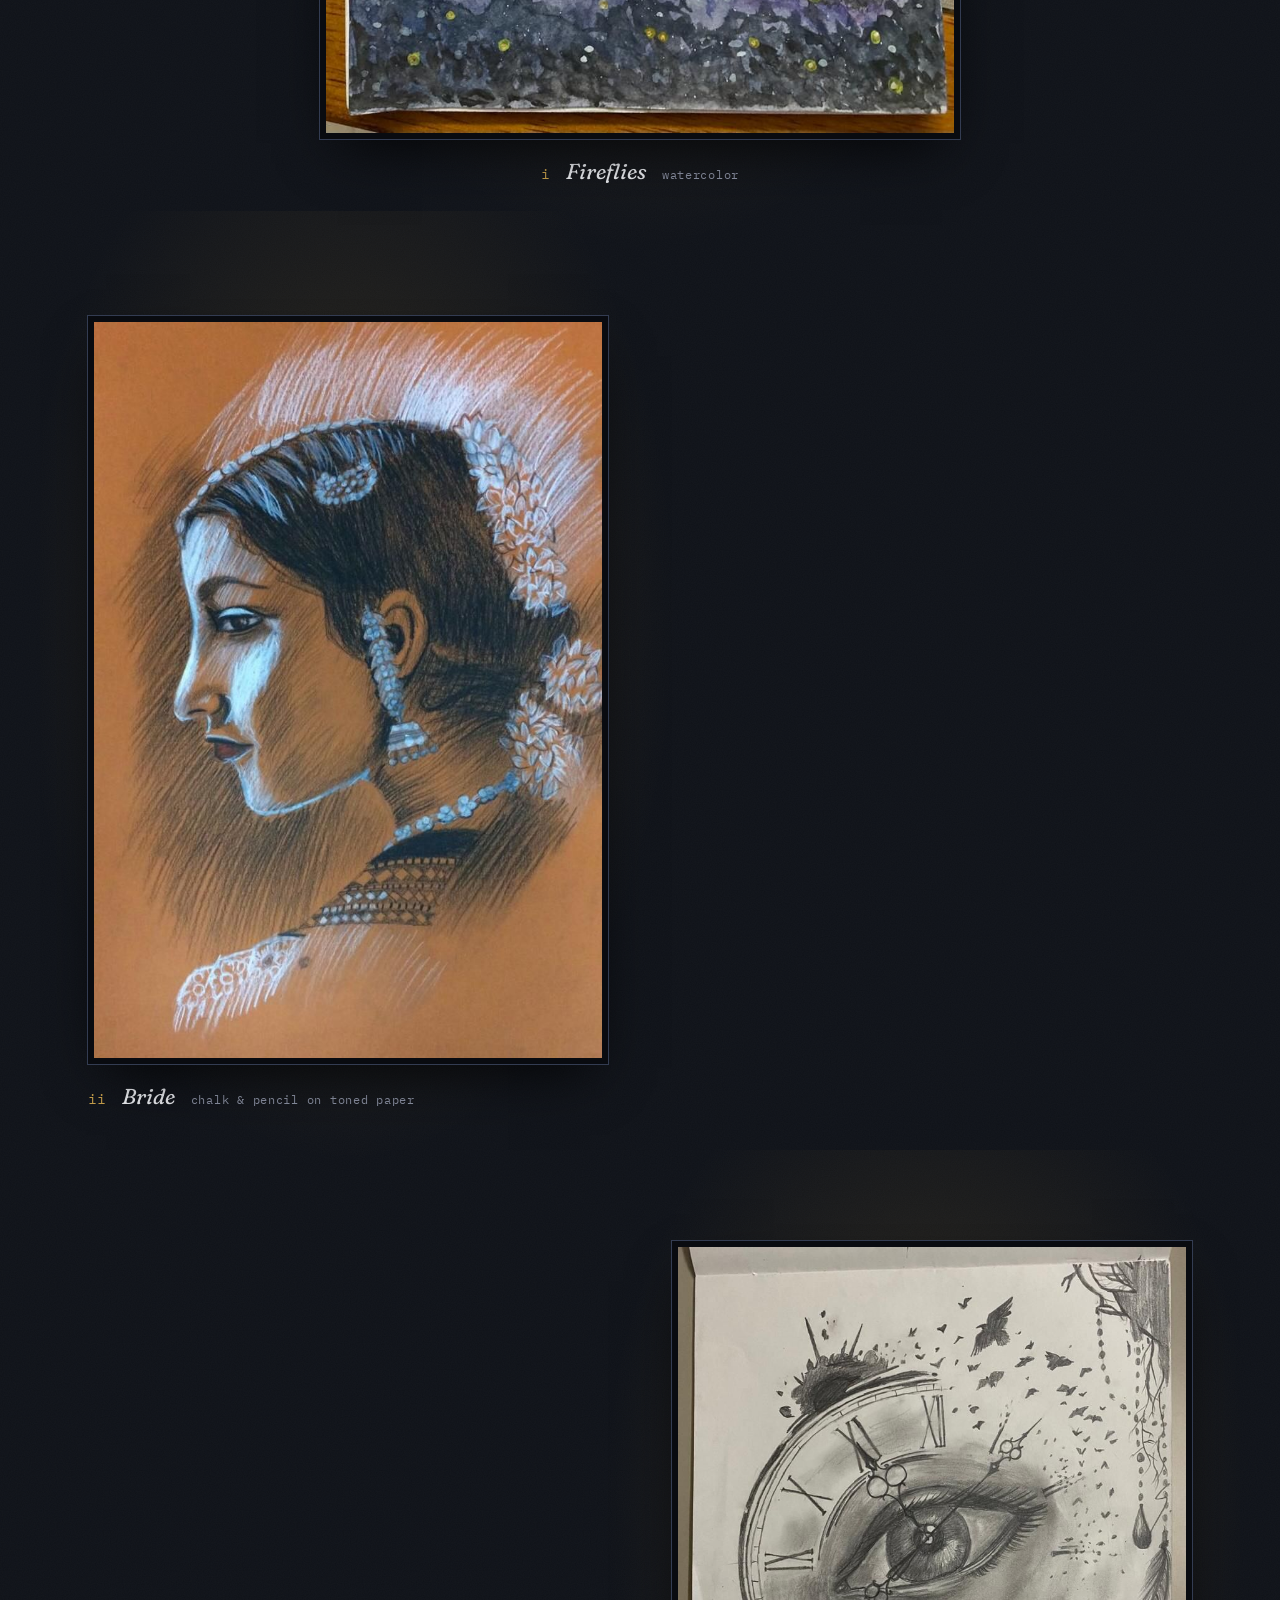
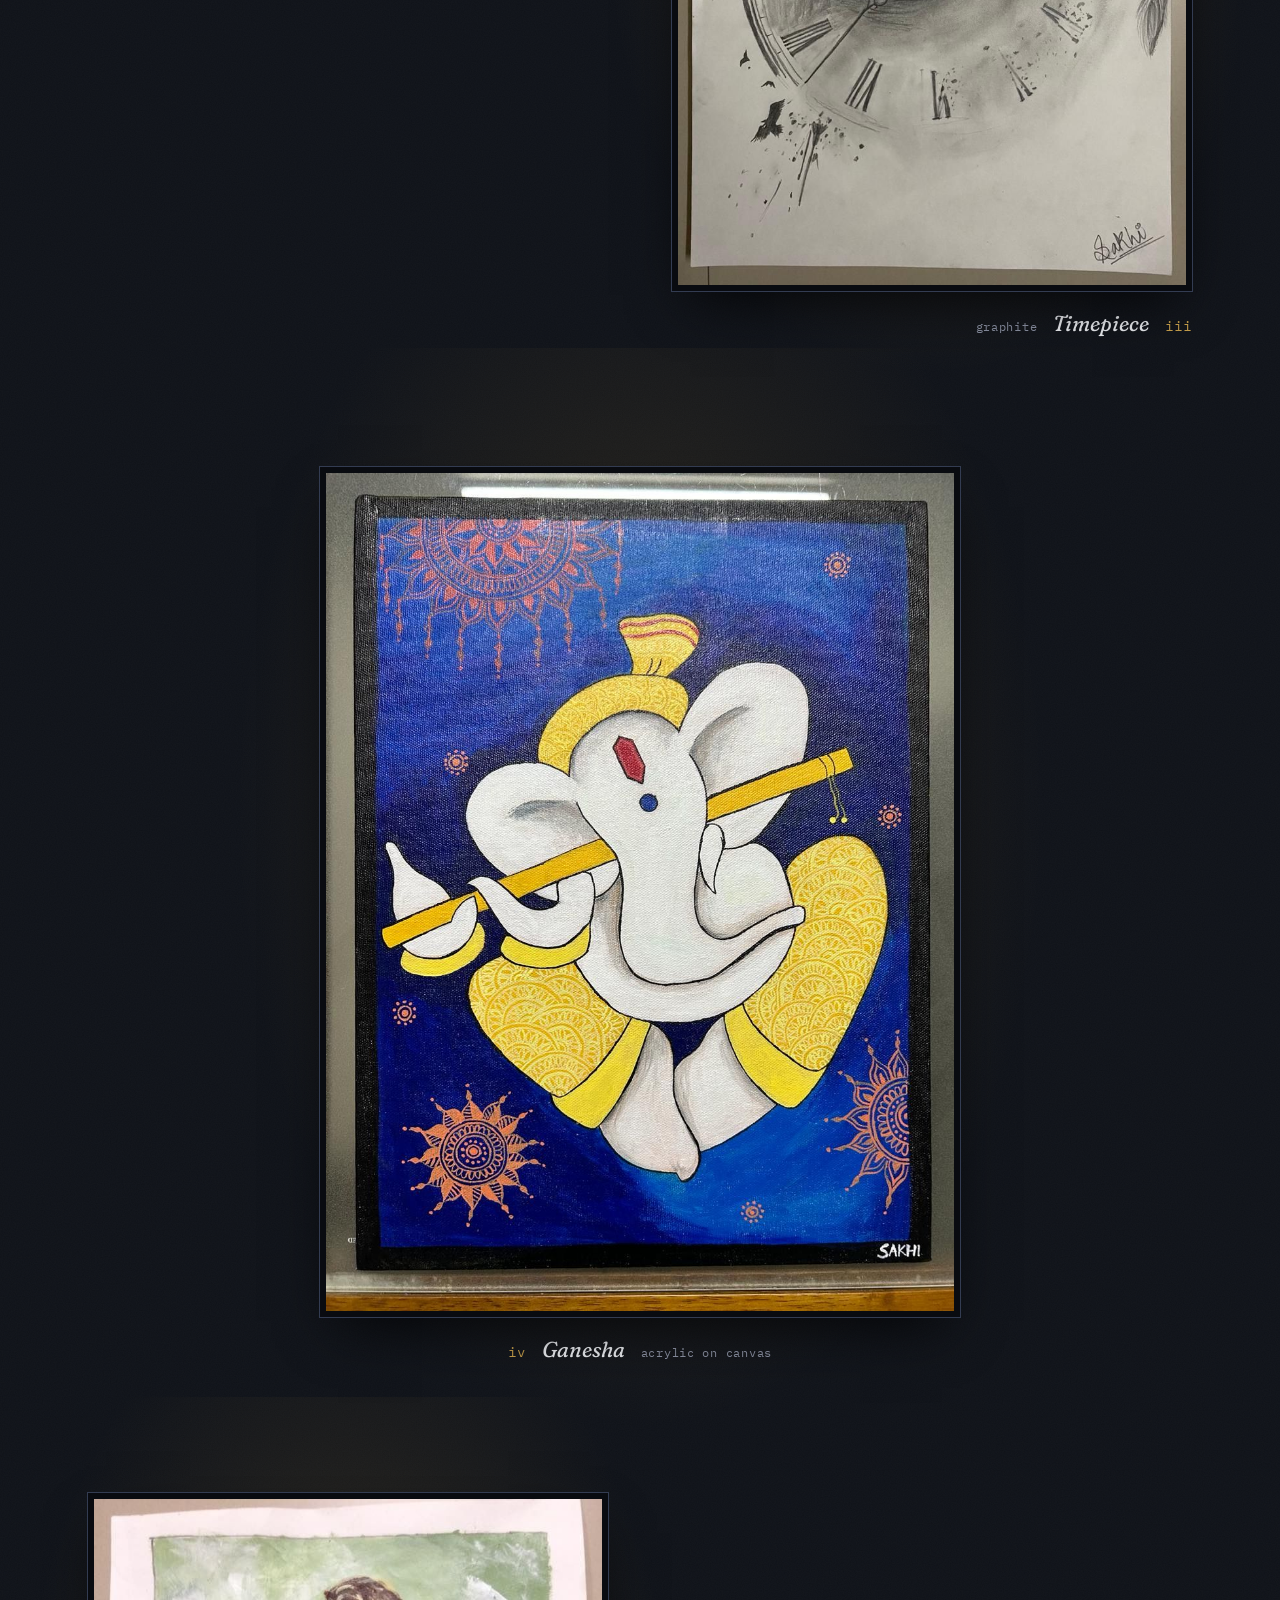
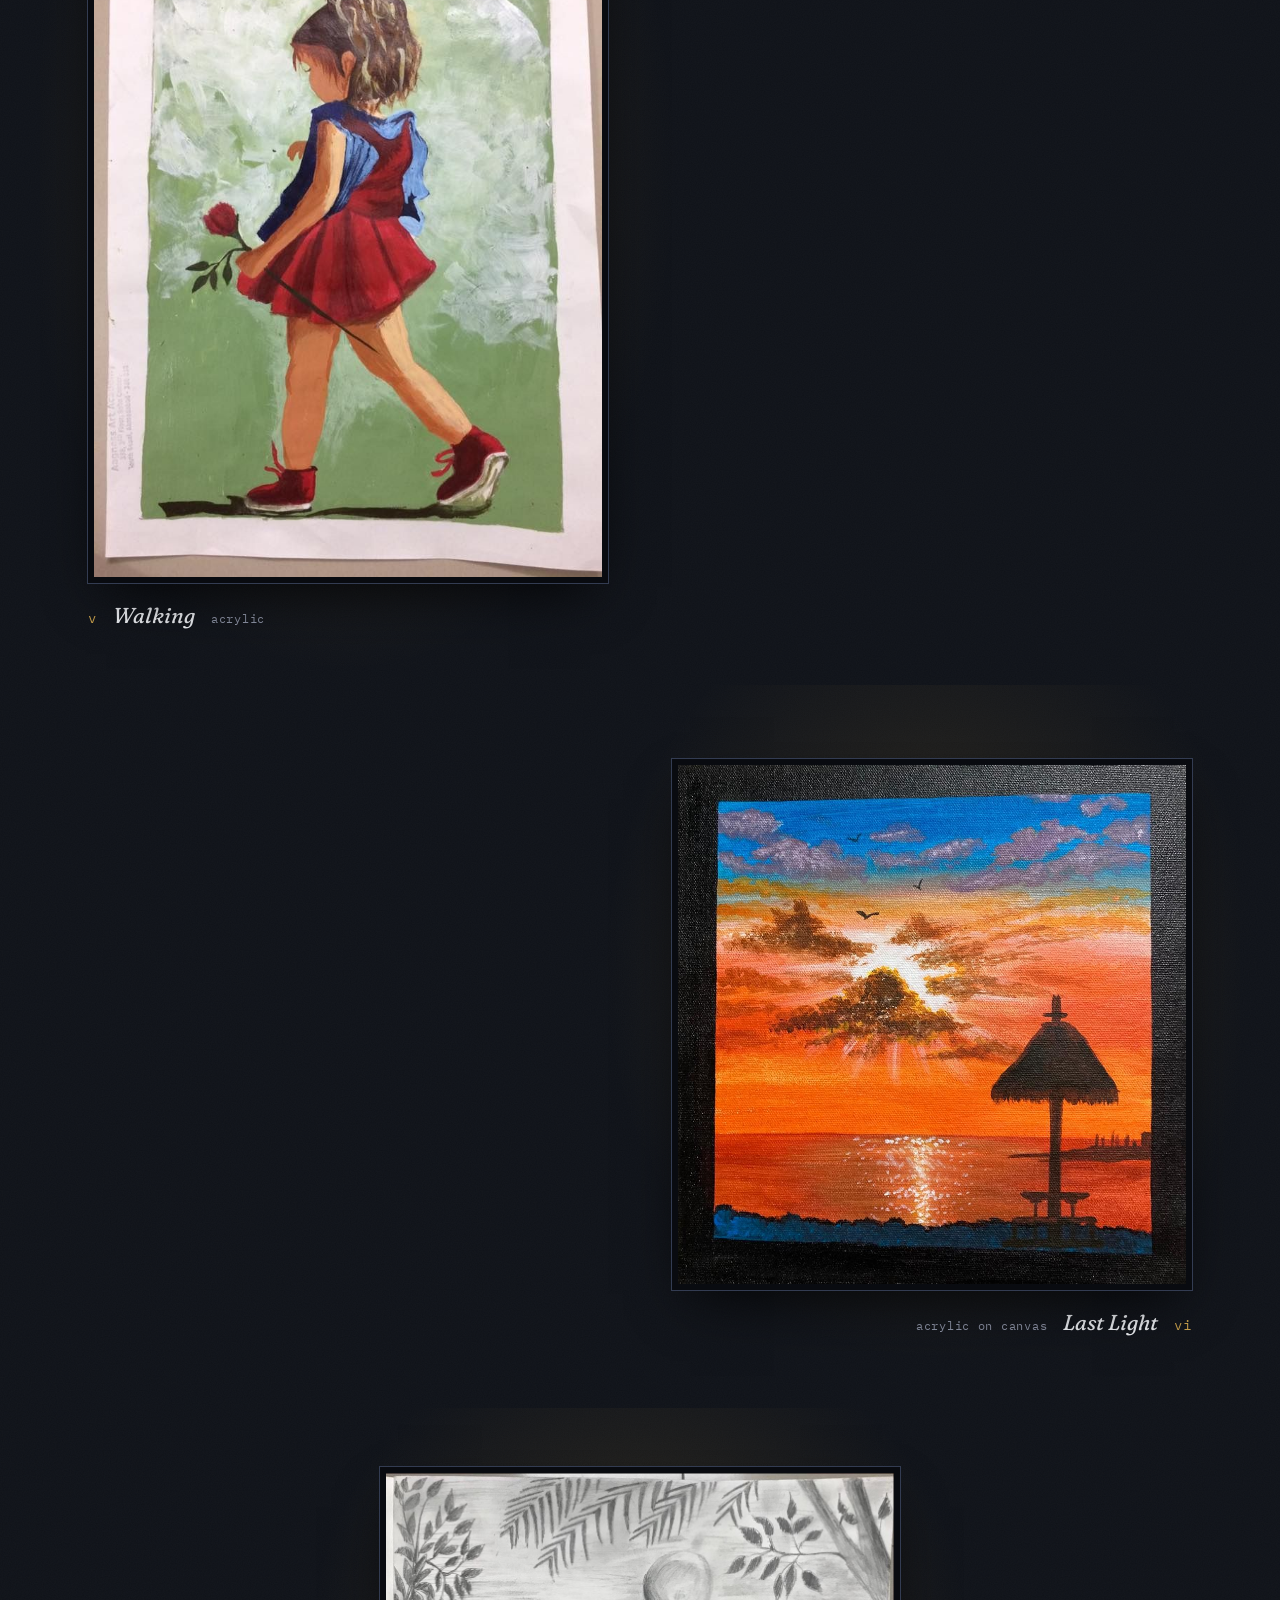
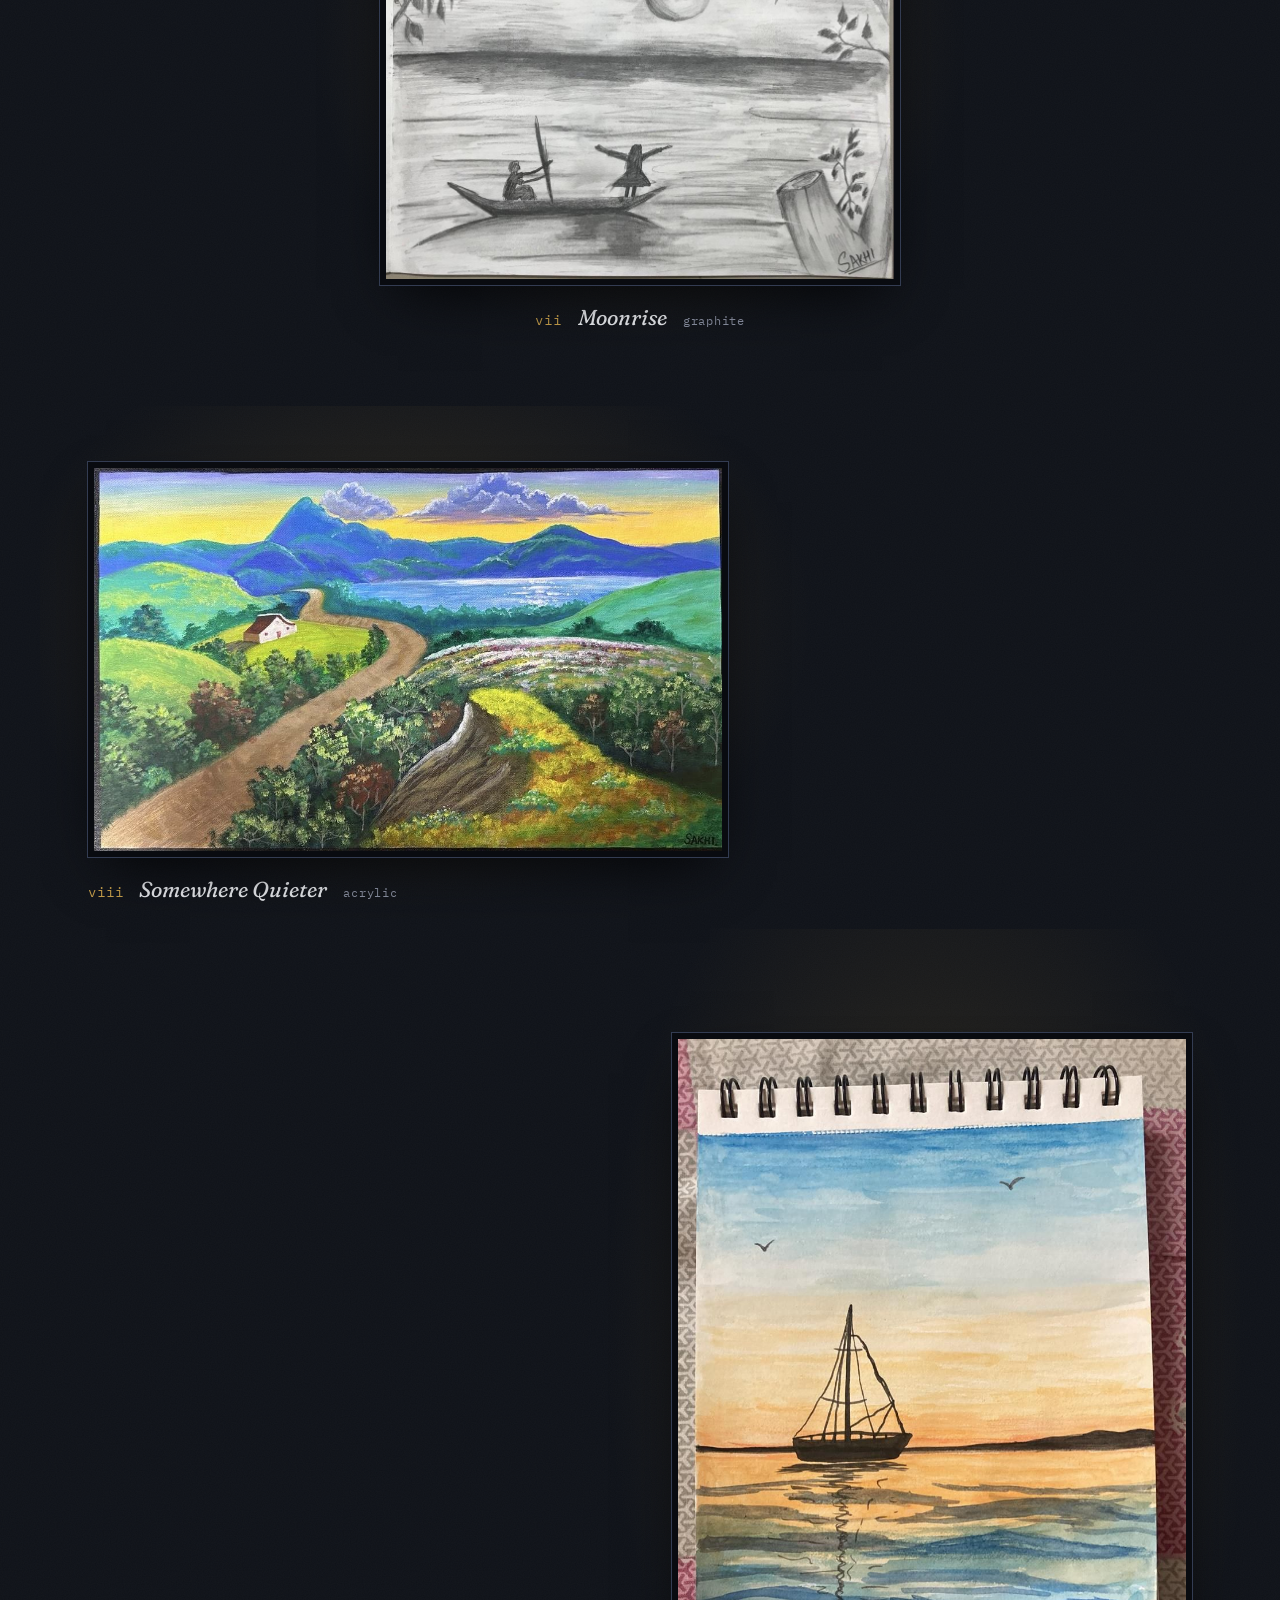
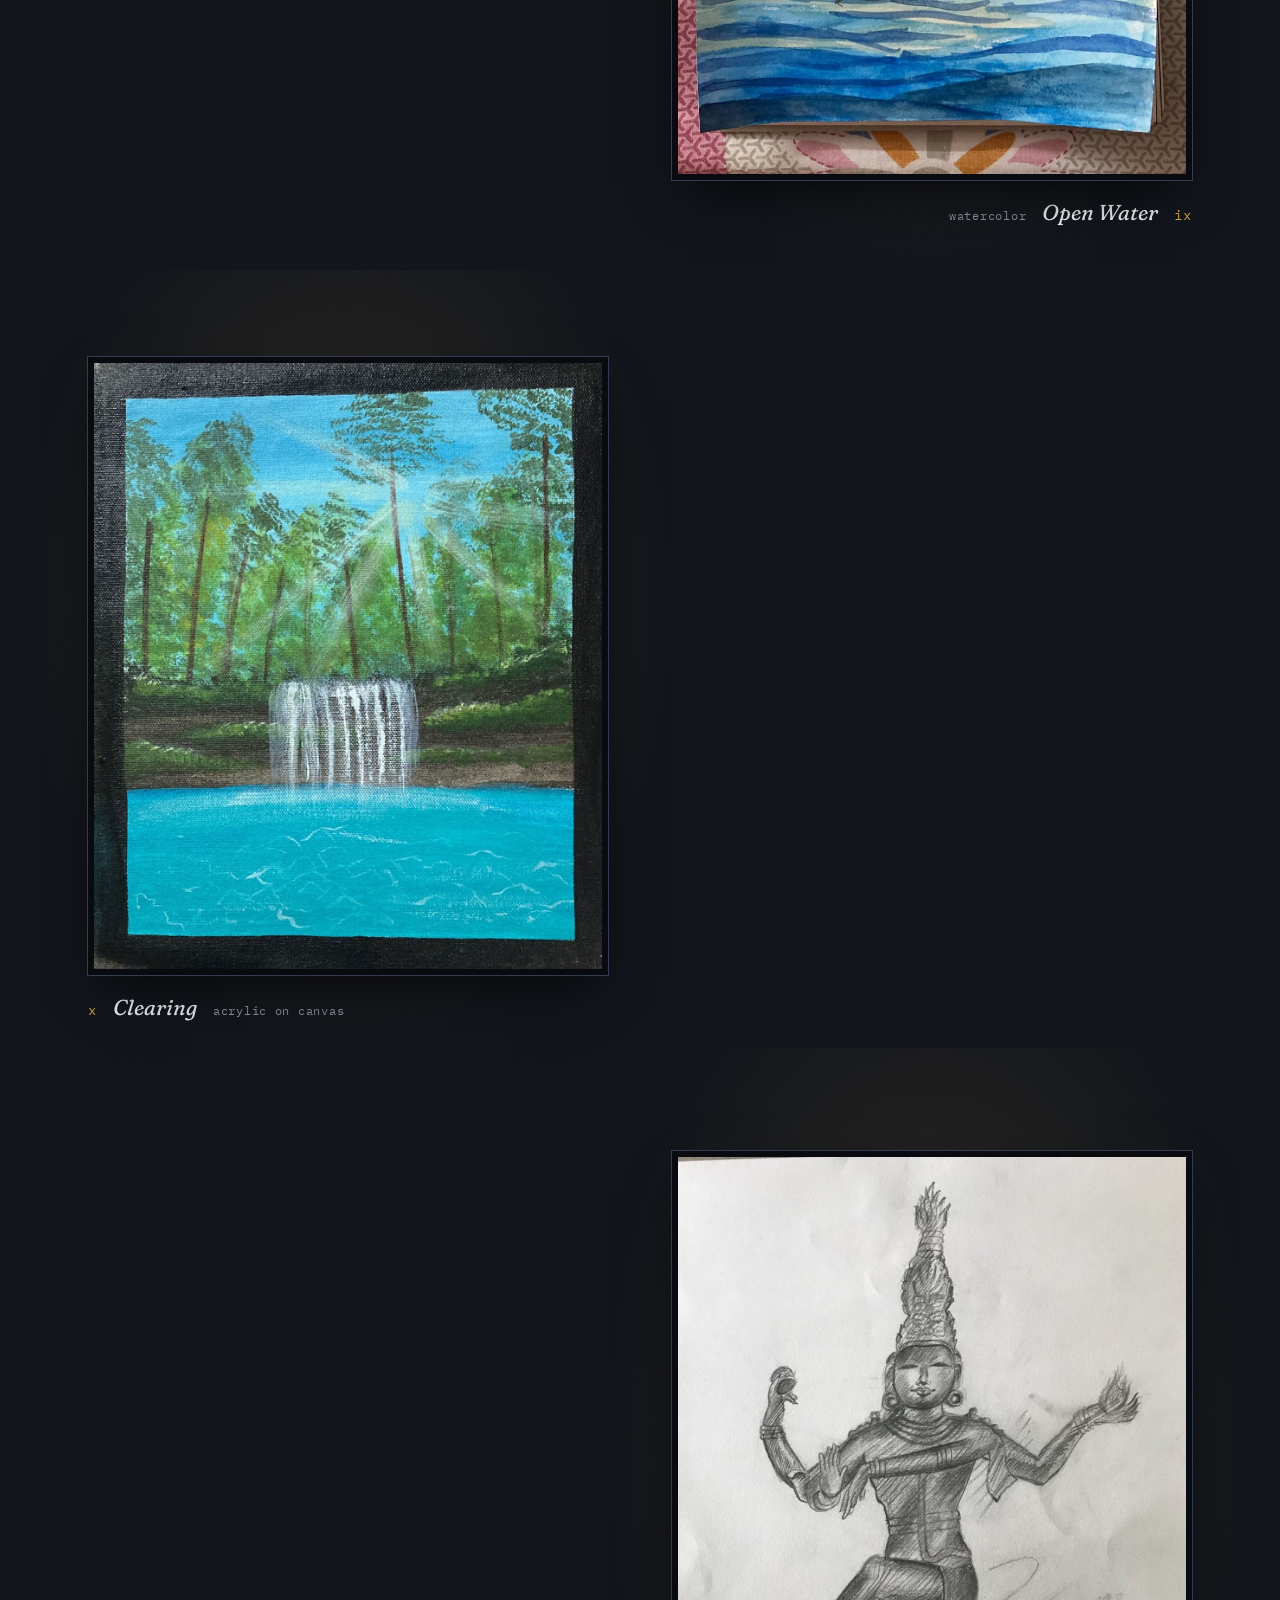
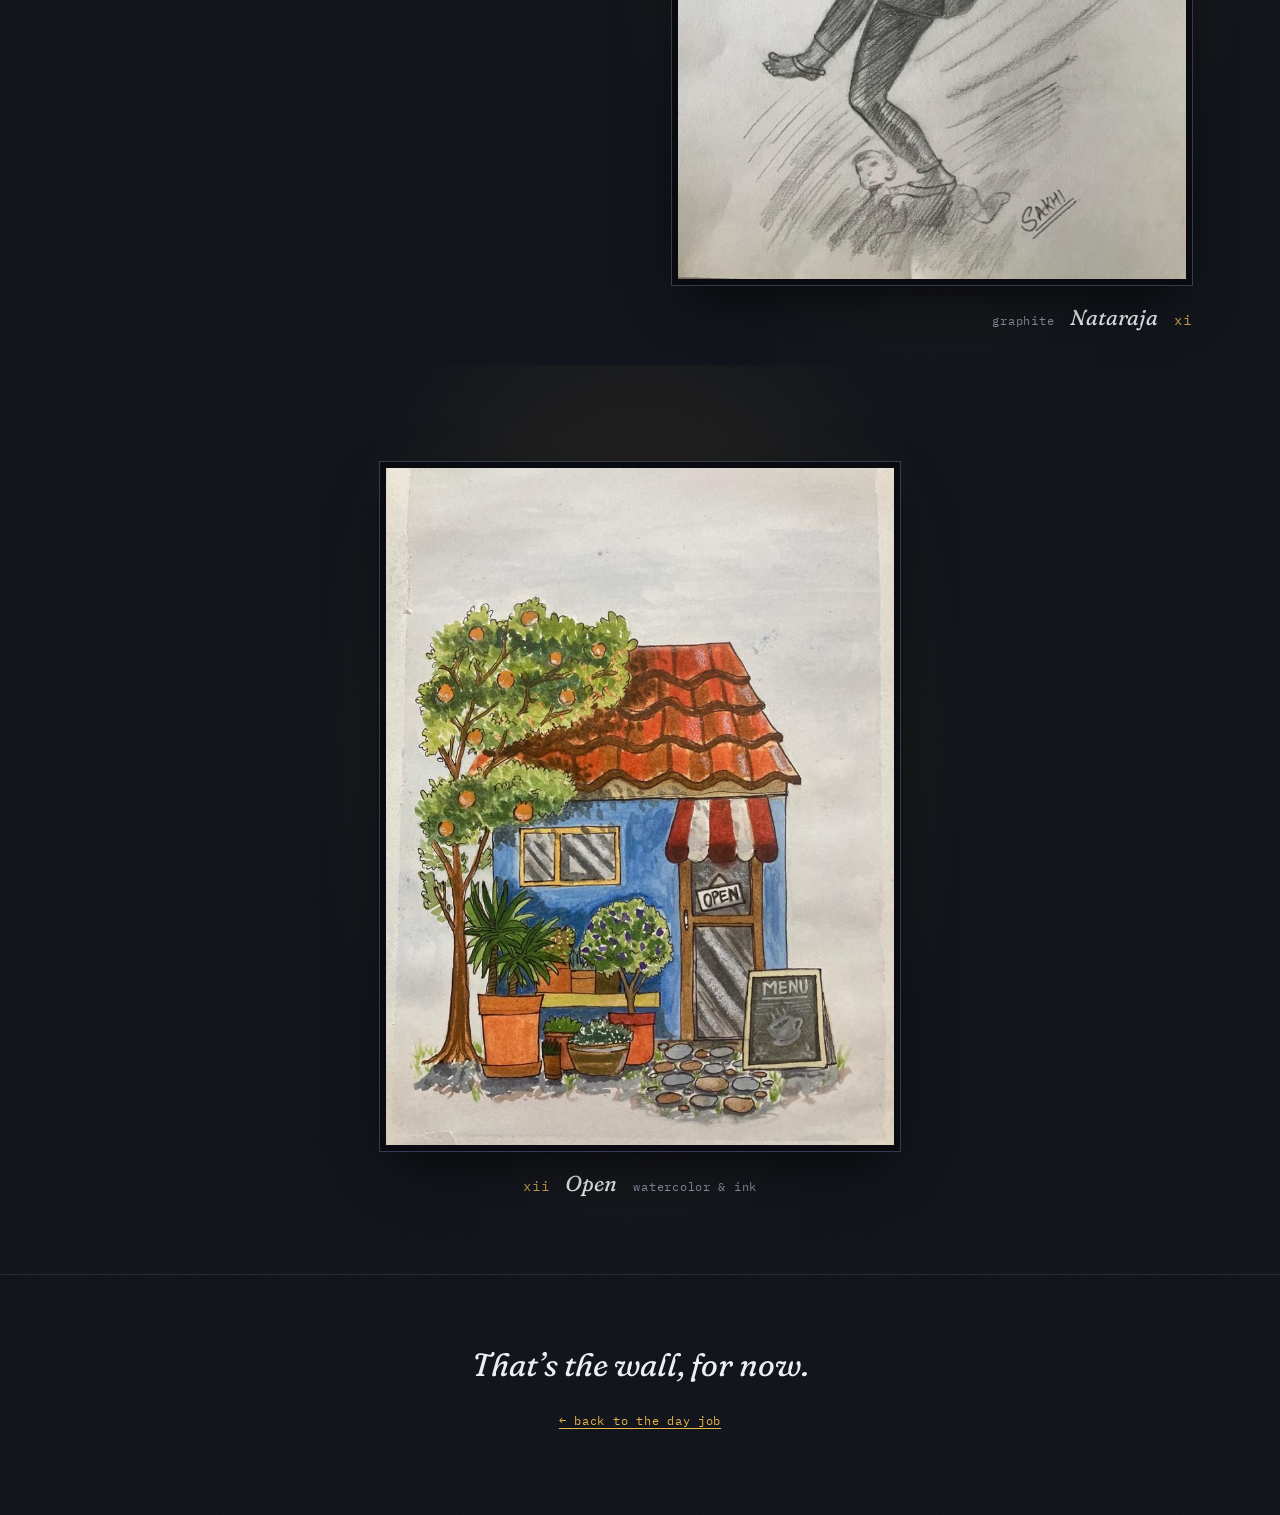
==== commit fe5747db: "Audit fixes + View Transitions + share polish; drop Trainity from experience Bugs: - Fix art-page ho" ====
--- a/art.html
+++ b/art.html
@@ -5,10 +5,23 @@
 <meta name="viewport" content="width=device-width, initial-scale=1.0">
 <title>Paintings — Sakhi Patel</title>
 <meta name="description" content="Paintings and drawings by Sakhi Patel — acrylic, watercolor, and graphite.">
+<link rel="canonical" href="https://sakhi20.github.io/art.html">
+<meta property="og:type" content="website">
+<meta property="og:url" content="https://sakhi20.github.io/art.html">
+<meta property="og:title" content="Paintings — Sakhi Patel">
+<meta property="og:description" content="Twelve works in acrylic, watercolor, and graphite. Made by hand, usually late.">
+<meta property="og:image" content="https://sakhi20.github.io/images/og-cover.jpg">
+<meta property="og:image:width" content="1200">
+<meta property="og:image:height" content="630">
+<meta name="twitter:card" content="summary_large_image">
+<meta name="twitter:title" content="Paintings — Sakhi Patel">
+<meta name="twitter:description" content="Twelve works in acrylic, watercolor, and graphite.">
+<meta name="twitter:image" content="https://sakhi20.github.io/images/og-cover.jpg">
 <link rel="icon" href="data:image/svg+xml,%3Csvg xmlns='http://www.w3.org/2000/svg' viewBox='0 0 100 100'%3E%3Crect width='100' height='100' rx='18' fill='%231b3fab'/%3E%3Ctext x='50' y='68' font-size='52' text-anchor='middle' fill='%23fbfbf8' font-family='Georgia,serif' font-style='italic'%3ES%3C/text%3E%3C/svg%3E">
+<link rel="apple-touch-icon" href="apple-touch-icon.png">
 <link rel="preconnect" href="https://fonts.googleapis.com">
 <link rel="preconnect" href="https://fonts.gstatic.com" crossorigin>
-<link href="https://fonts.googleapis.com/css2?family=Fraunces:ital,opsz,wght,SOFT,WONK@0,9..144,300..900,0..100,0..1;1,9..144,300..900,0..100,0..1&family=Newsreader:ital,opsz,wght@0,6..72,300..600;1,6..72,300..600&family=IBM+Plex+Mono:ital,wght@0,400;0,500;1,400&display=swap" rel="stylesheet">
+<link href="https://fonts.googleapis.com/css2?family=Fraunces:ital,opsz,wght@0,9..144,400..700;1,9..144,400..700&family=Newsreader:ital,opsz,wght@0,6..72,400..600;1,6..72,400..600&family=IBM+Plex+Mono:ital,wght@0,400;0,500;1,400&display=swap" rel="stylesheet">
 <link rel="stylesheet" href="art.css">
 </head>
 <body>
@@ -17,6 +30,8 @@
 <header class="art-top">
   <a class="back mono" href="index.html">← Sakhi Patel</a>
 </header>
+
+<main id="main">
 
 <!-- ============ OPENING ============ -->
 <section class="opening">
@@ -48,7 +63,7 @@
 </nav>
 
 <!-- ============ GALLERY ============ -->
-<main id="gallery" class="gallery">
+<div id="gallery" class="gallery">
 
   <figure class="wall pos-c size-l" id="w-fireflies">
     <button class="frame" data-title="Fireflies" data-medium="Watercolor" aria-label="View Fireflies larger">
@@ -146,6 +161,7 @@
     <figcaption><span class="wnum mono">XII</span><span class="wtitle">Open</span><span class="wmedium mono">watercolor &amp; ink</span></figcaption>
   </figure>
 
+</div>
 </main>
 
 <footer class="art-end">
--- a/art.css
+++ b/art.css
@@ -19,6 +19,16 @@
 
 html{scroll-behavior:smooth}
 @media (prefers-reduced-motion:reduce){html{scroll-behavior:auto}}
+
+/* cross-document view transitions (page flow) + lightbox morph */
+@view-transition{navigation:auto}
+::view-transition-old(root){animation:vt-out .30s ease both}
+::view-transition-new(root){animation:vt-in .42s ease .05s both}
+@keyframes vt-out{to{opacity:0}}
+@keyframes vt-in{from{opacity:0;transform:translateY(10px)}}
+@media (prefers-reduced-motion:reduce){
+  ::view-transition-group(*),::view-transition-old(*),::view-transition-new(*){animation:none !important}
+}
 
 body{
   background:var(--night);
@@ -89,6 +99,7 @@
   max-width:1200px;margin:0 auto;
   padding:clamp(3rem,8vh,6rem) clamp(1.2rem,4vw,3rem);
   display:flex;flex-direction:column;gap:clamp(4.5rem,14vh,9rem);
+  overflow-x:clip; /* contain the pool-of-light glow so it never adds page scroll */
 }
 
 .wall{display:flex;flex-direction:column;gap:1rem;position:relative}
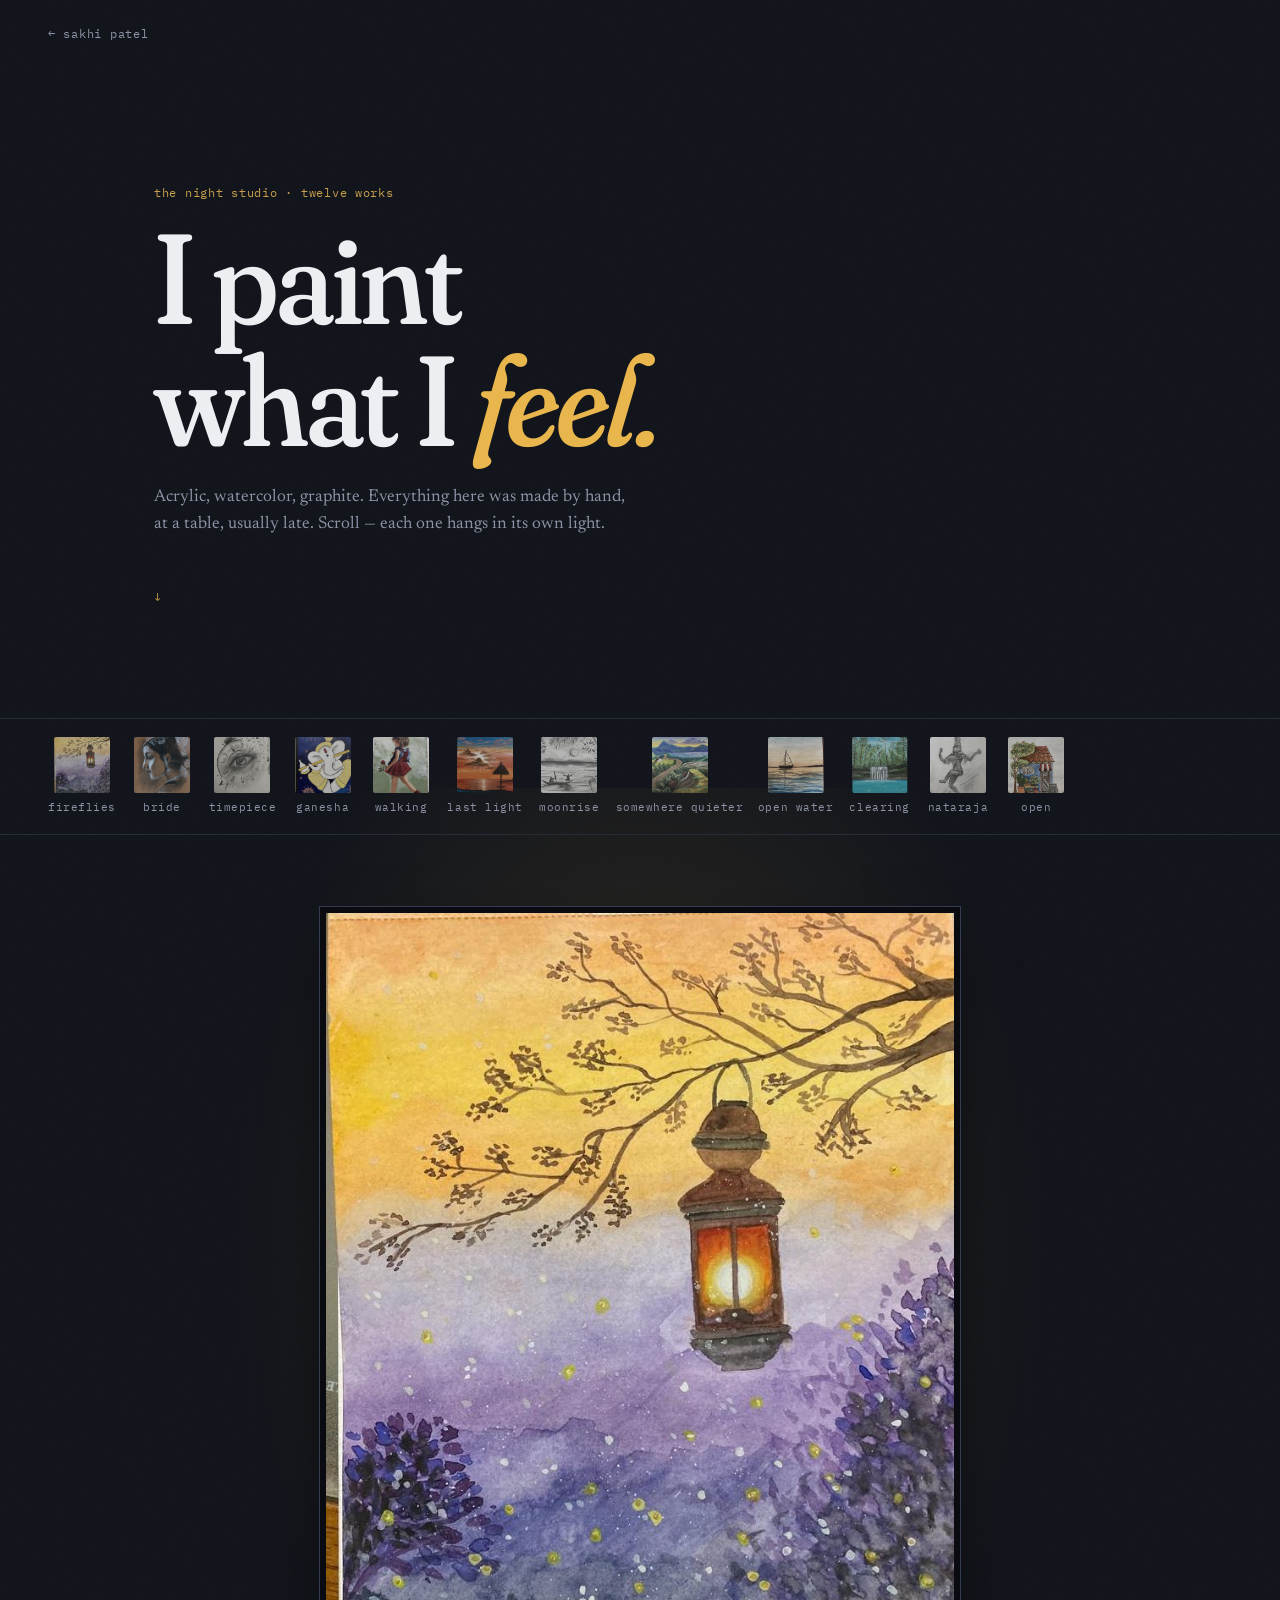
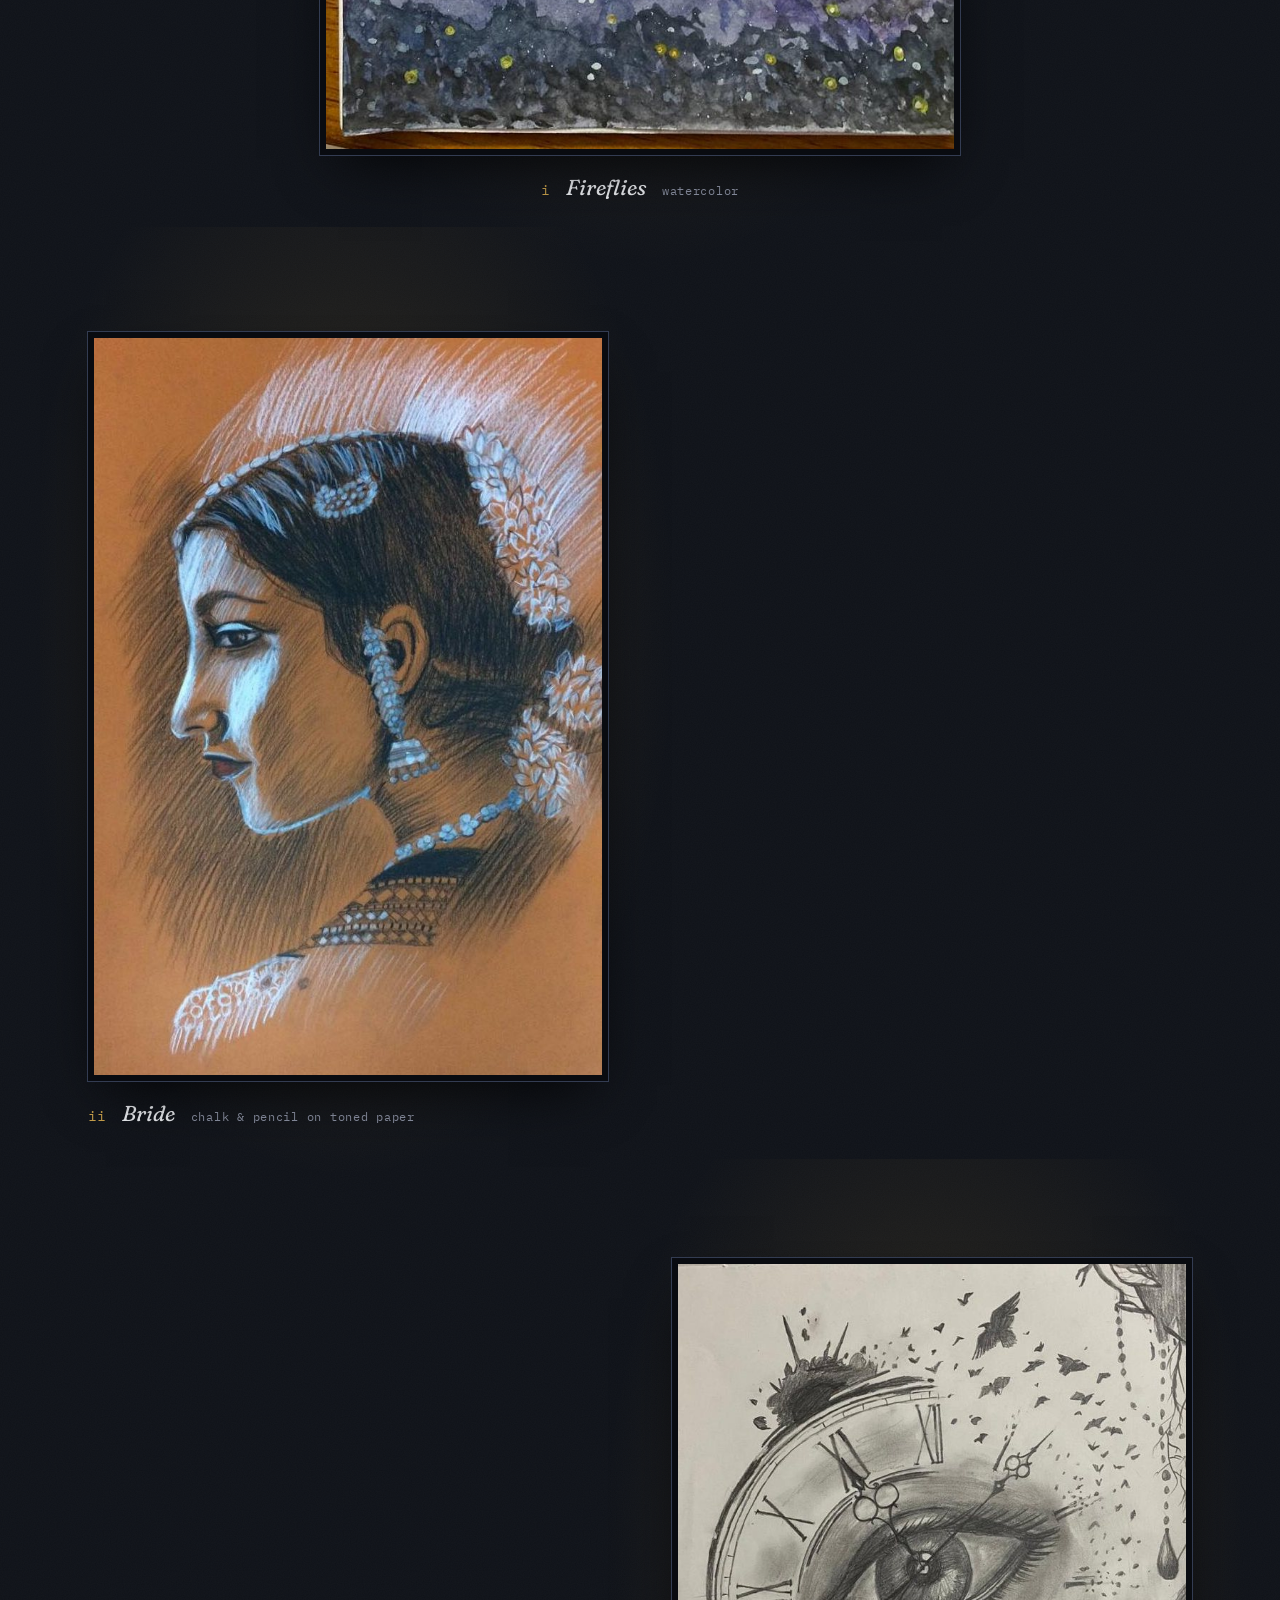
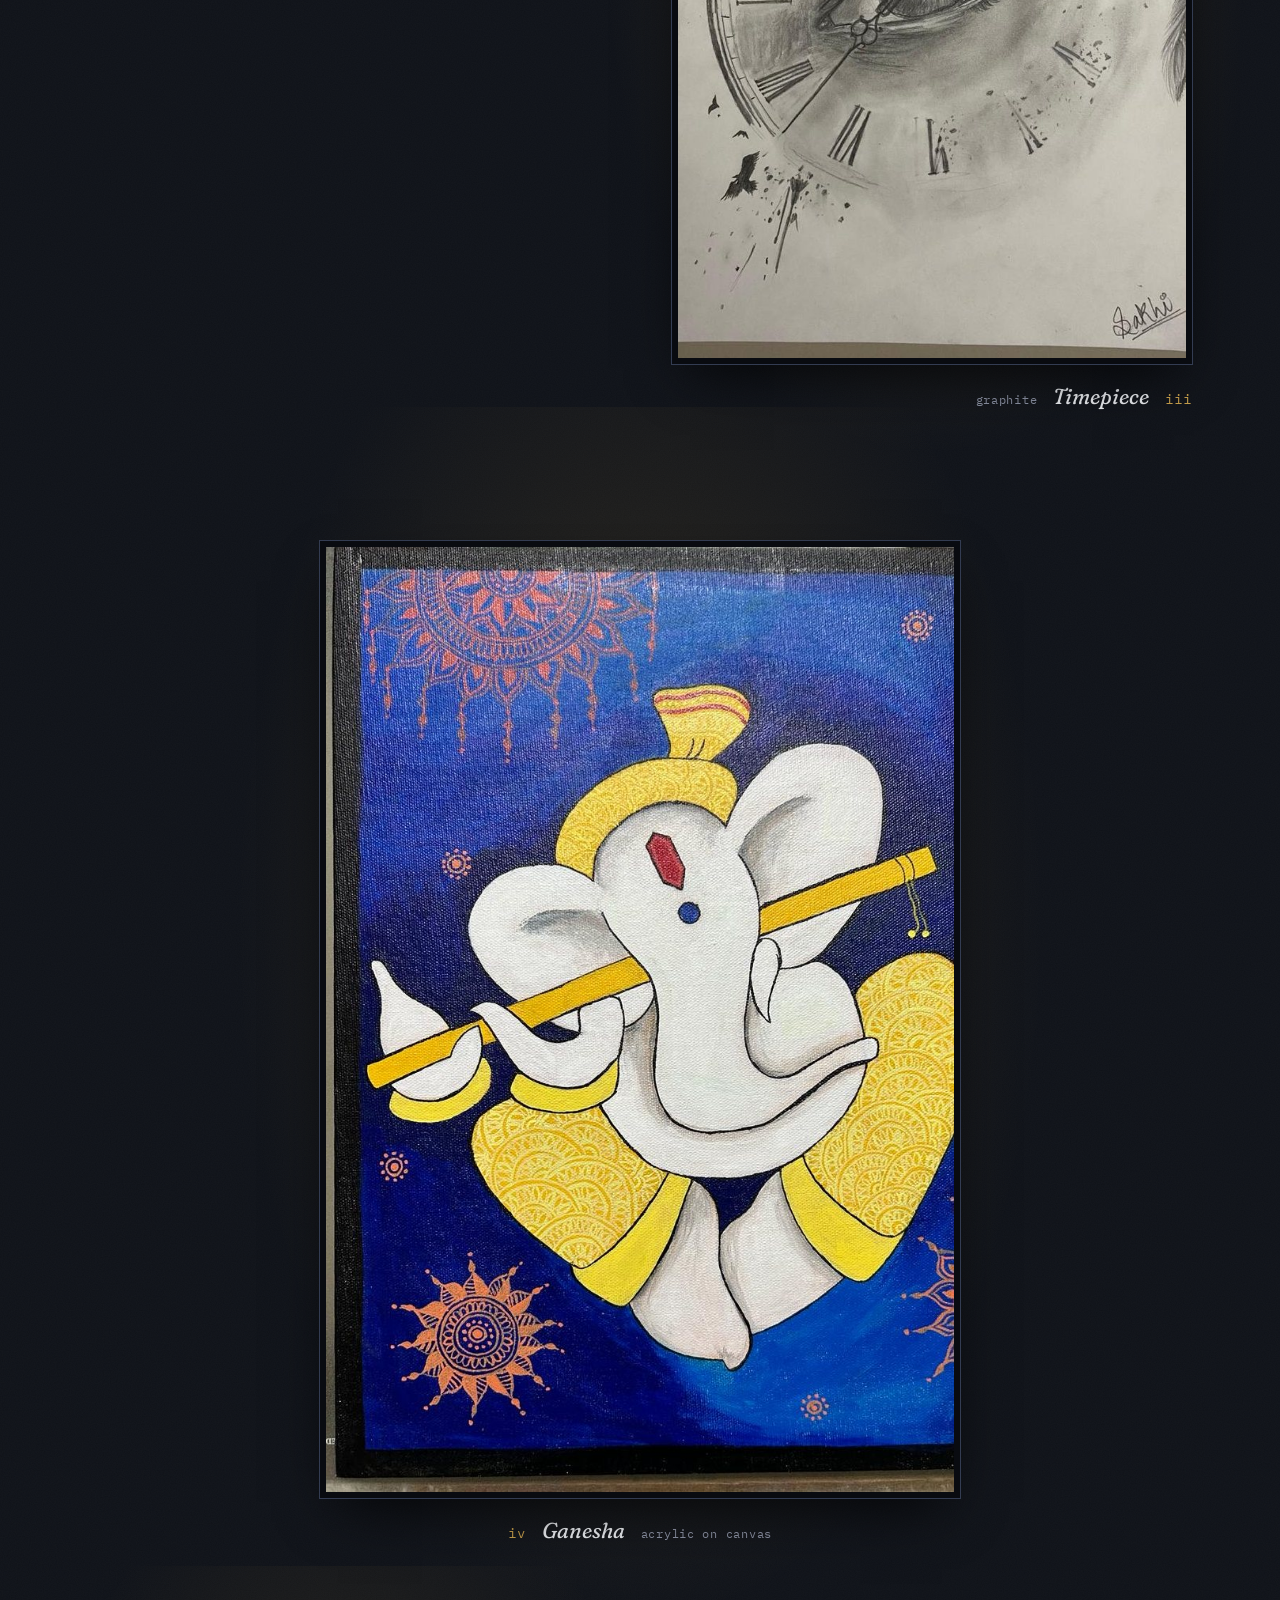
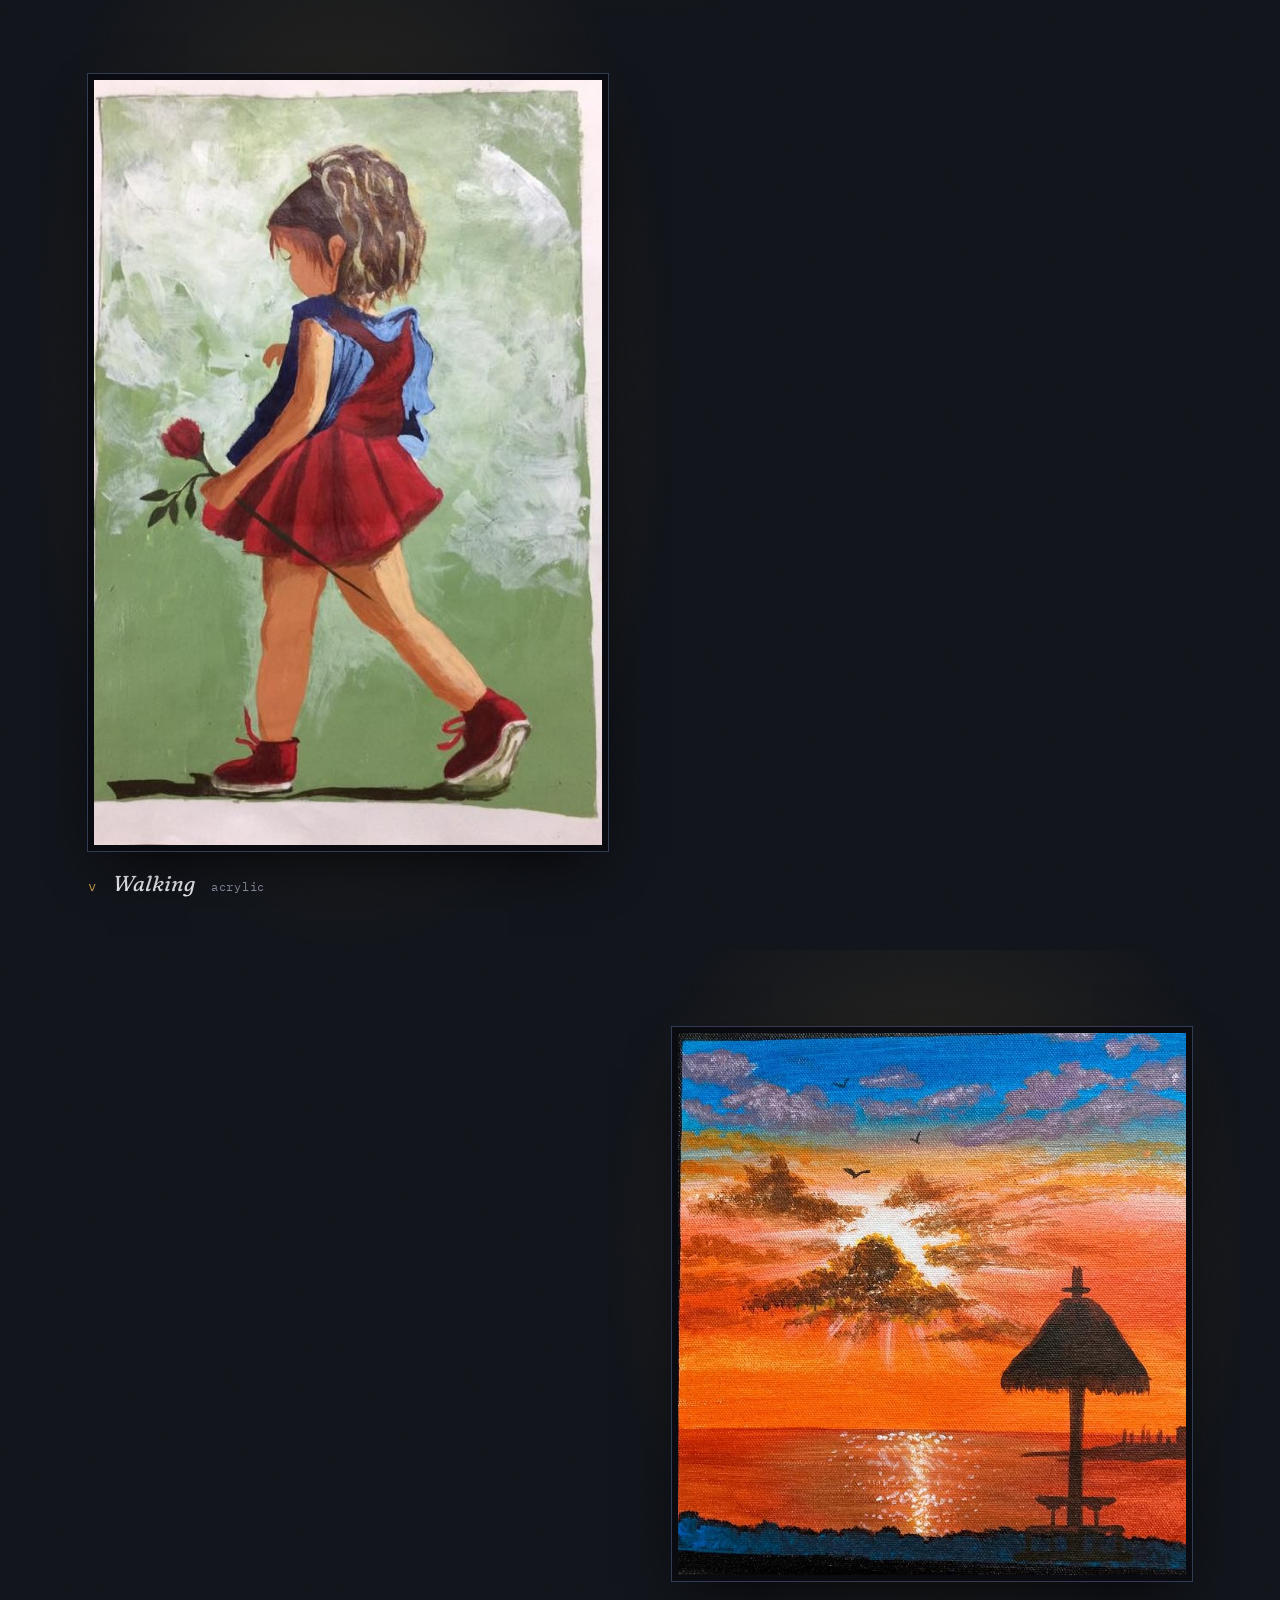
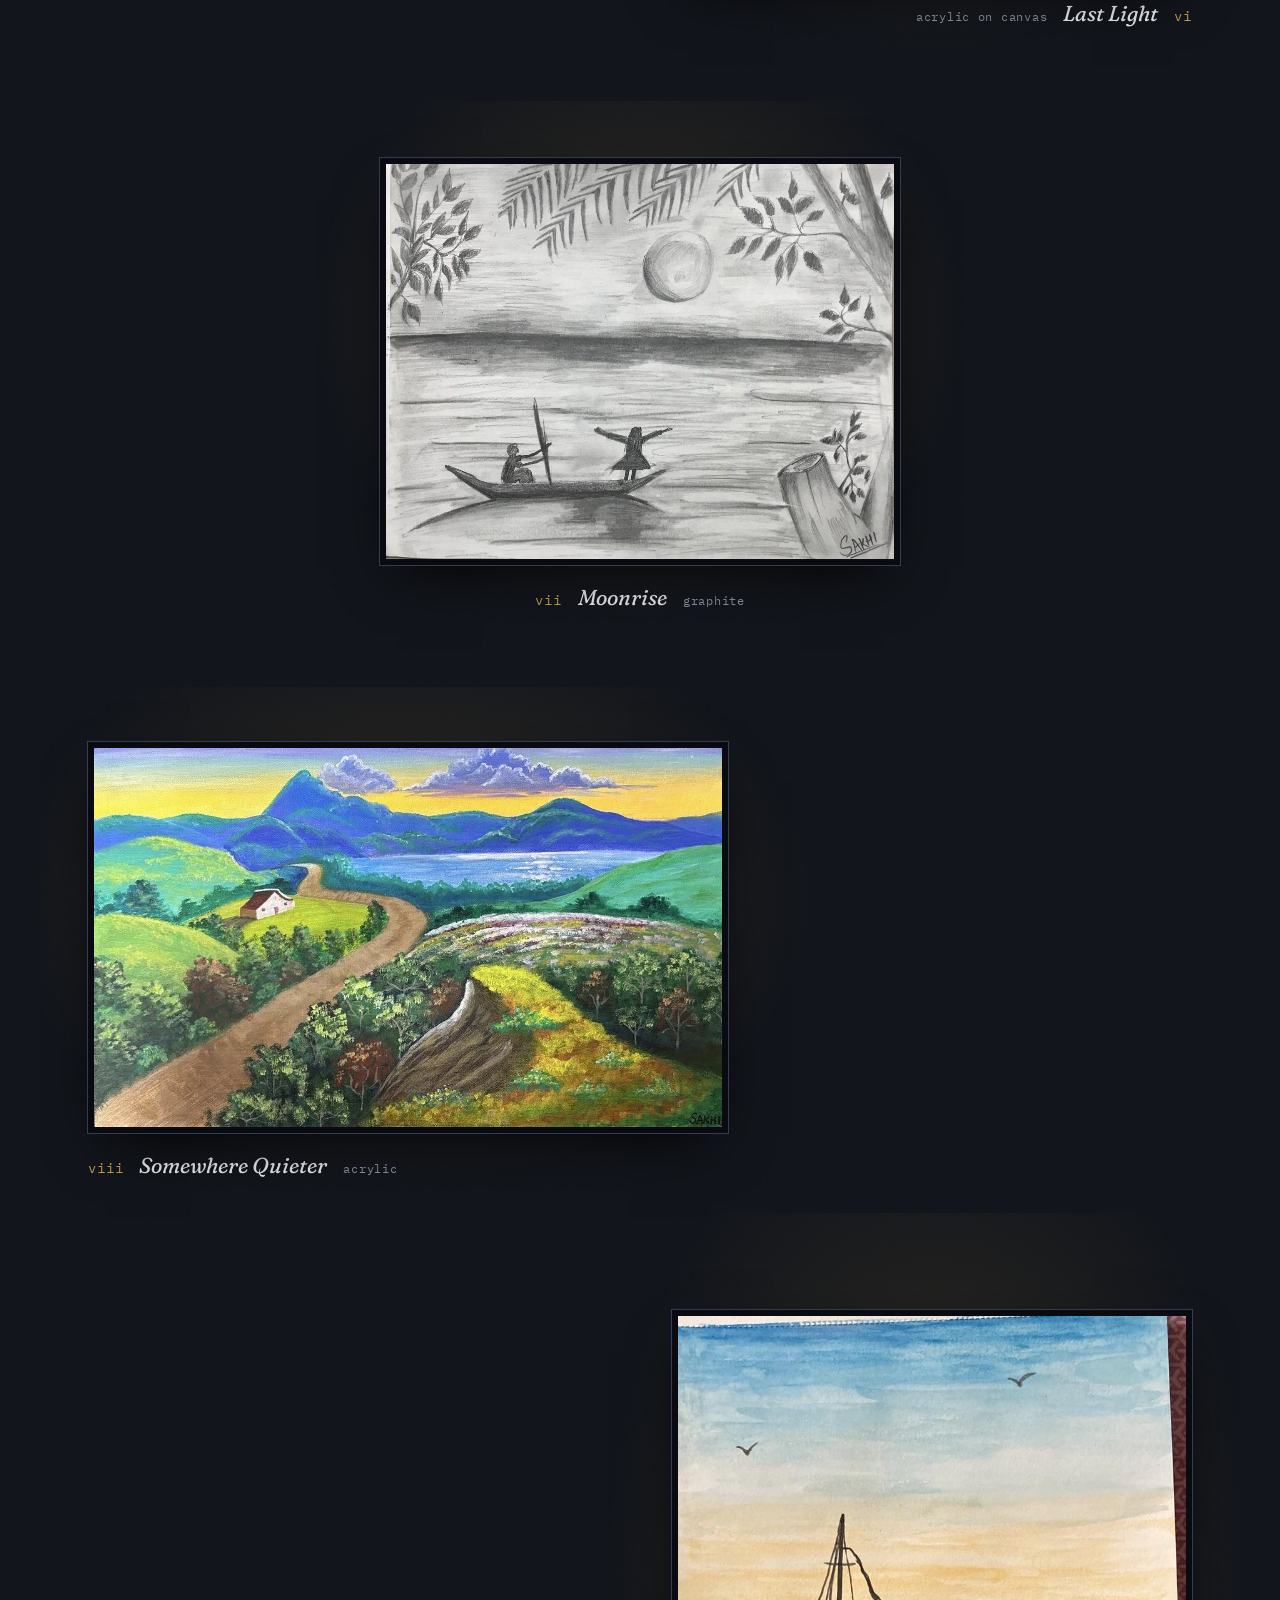
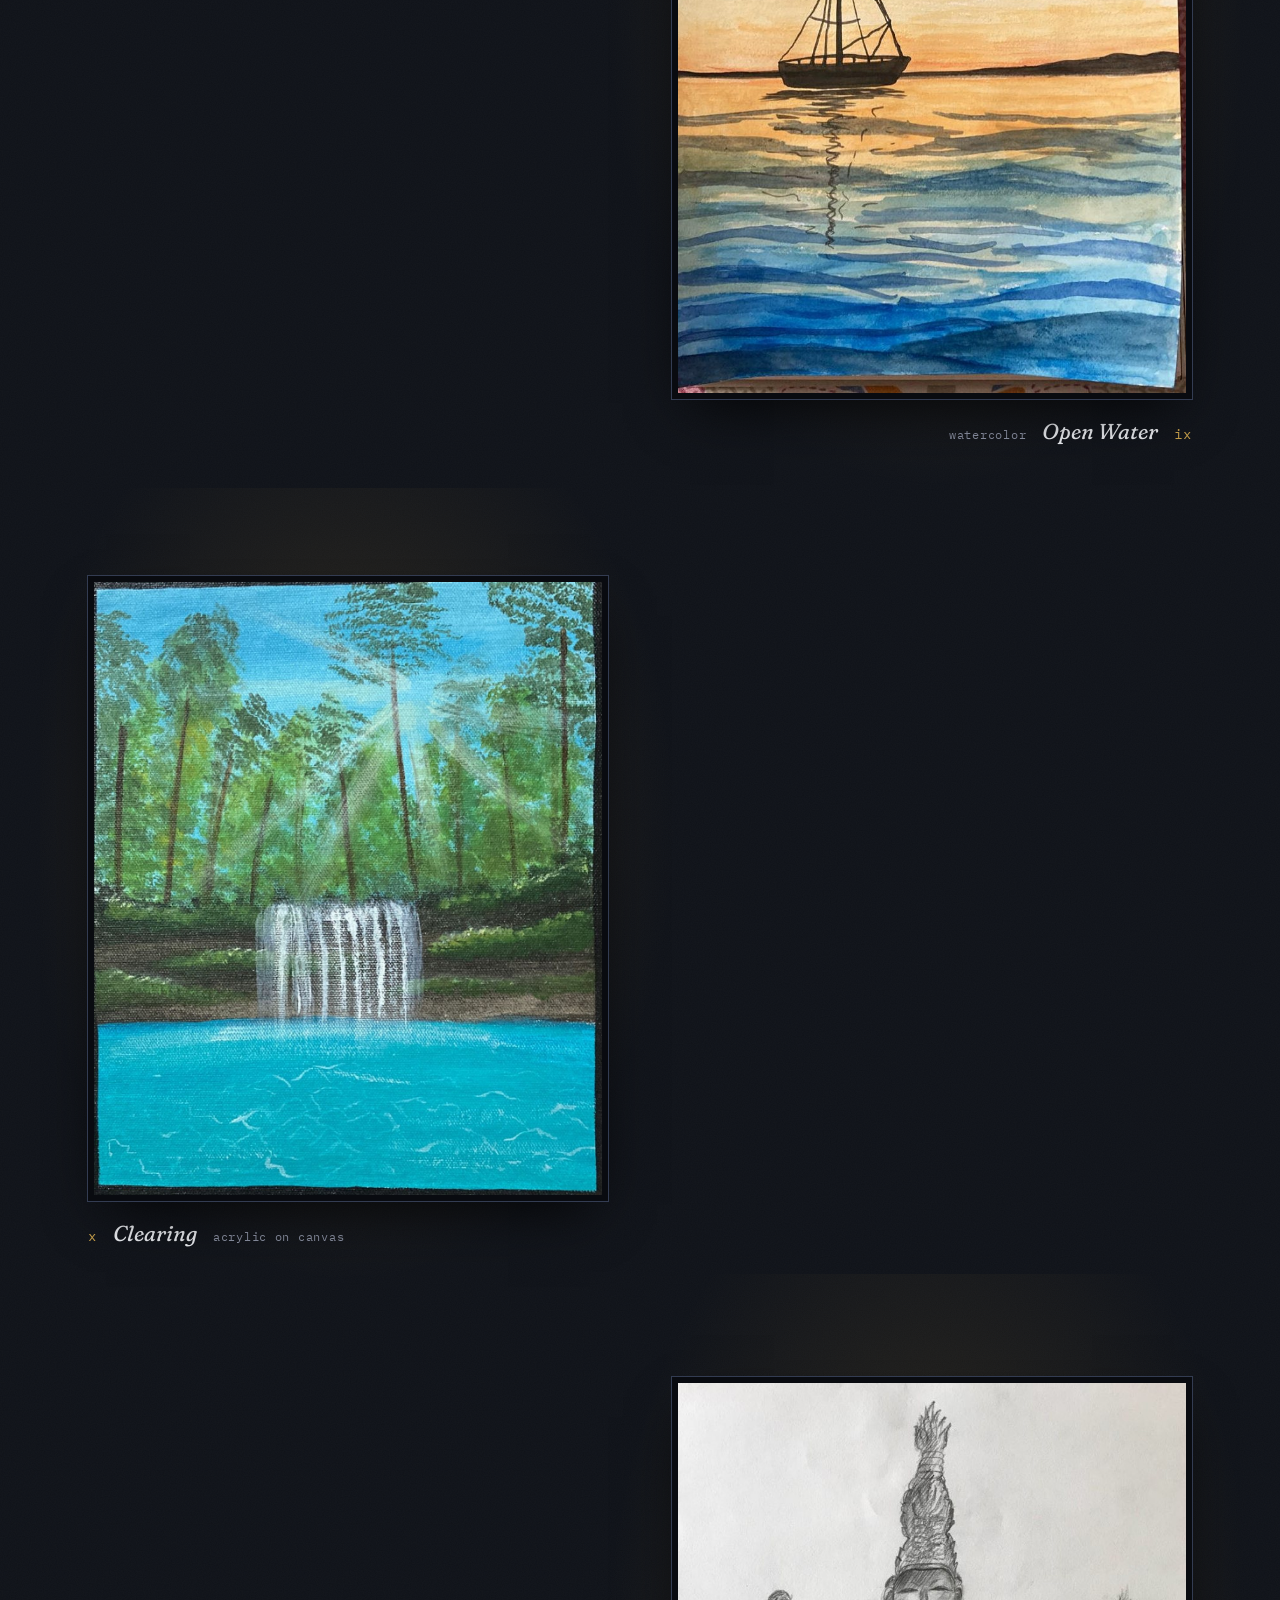
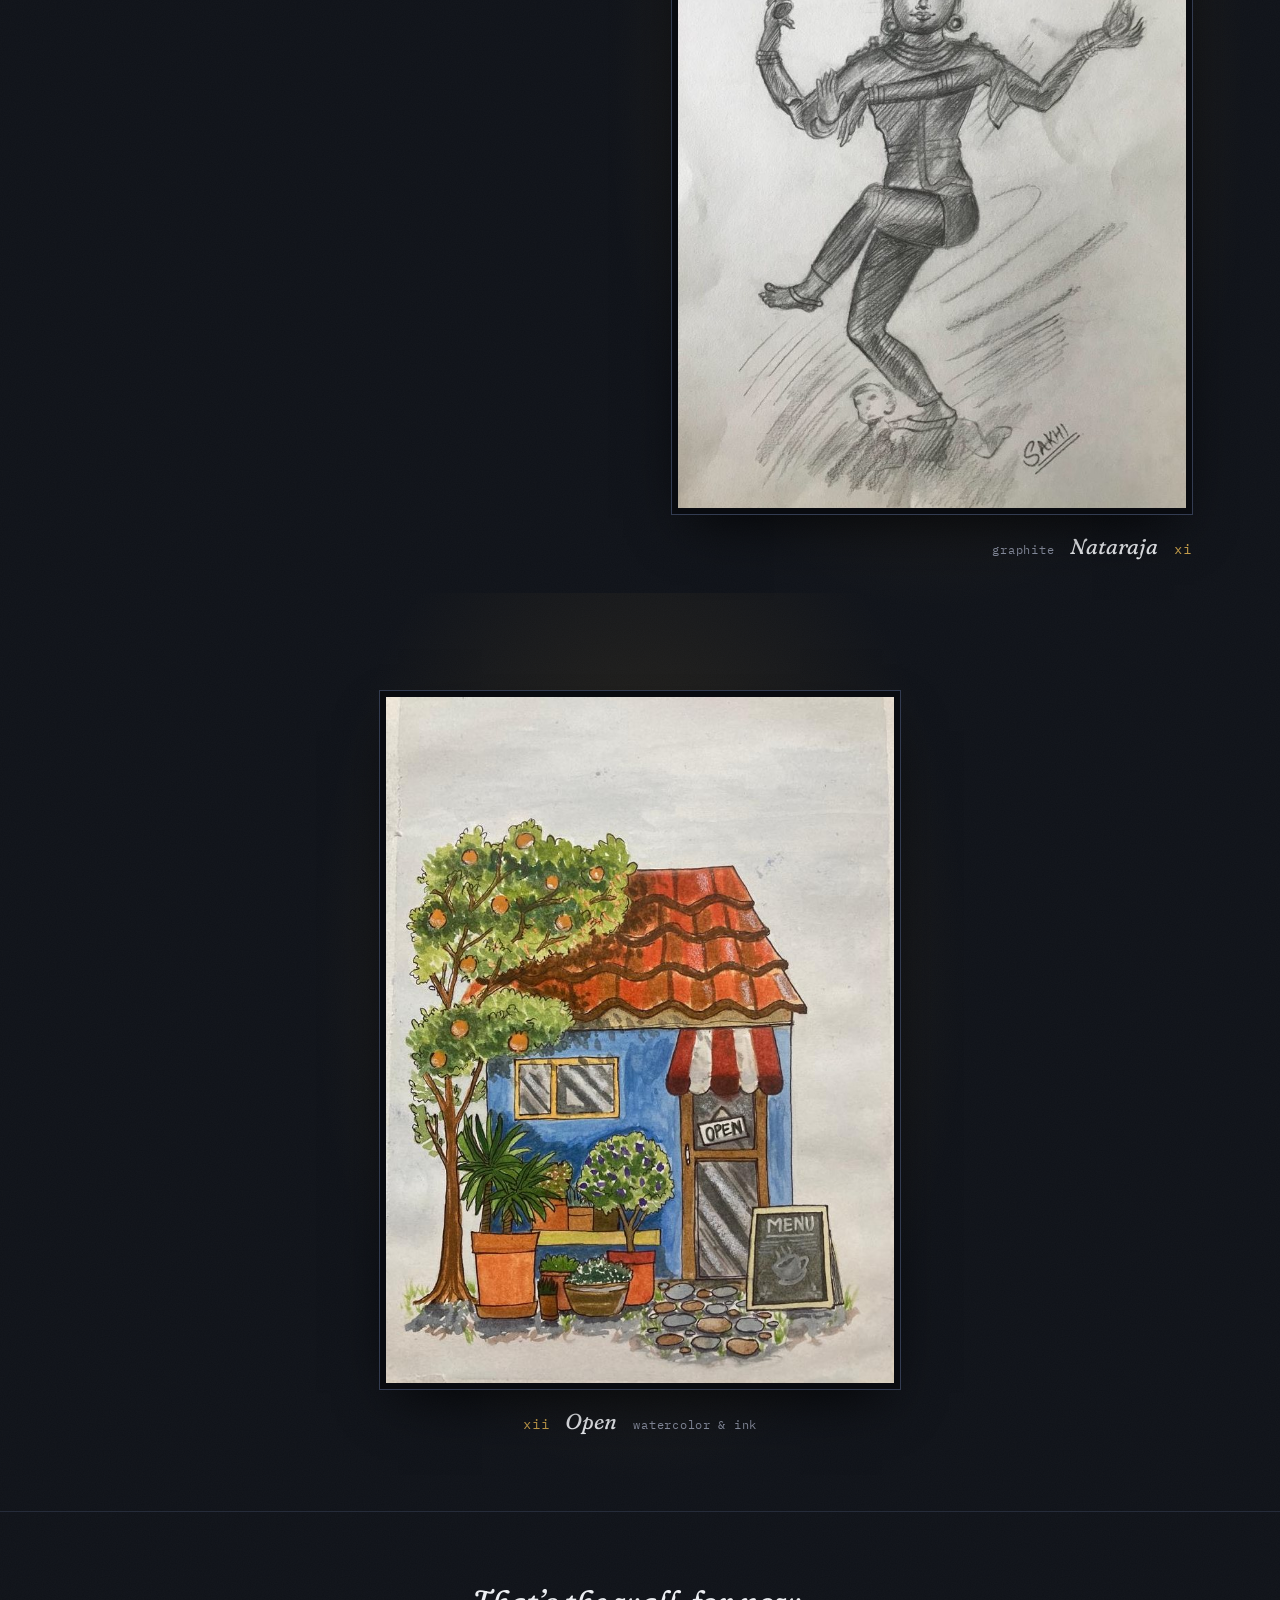
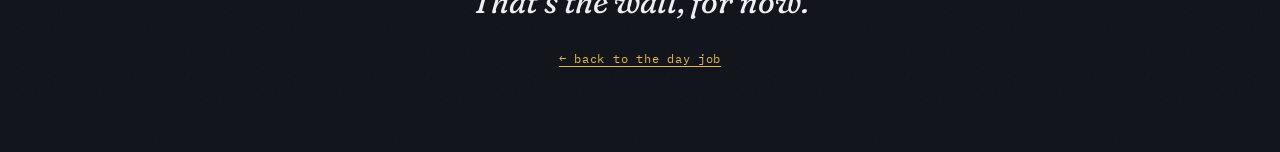
==== commit 33c76702: "Clean up all 12 paintings: tight crops to the artwork - Re-crop every piece from originals to remove" ====
--- a/art.html
+++ b/art.html
@@ -67,7 +67,7 @@
 
   <figure class="wall pos-c size-l" id="w-fireflies">
     <button class="frame" data-title="Fireflies" data-medium="Watercolor" aria-label="View Fireflies larger">
-      <img src="images/art/fireflies.jpg" width="885" height="1280" loading="eager"
+      <img src="images/art/fireflies.jpg" width="742" height="988" loading="eager"
            alt="A lantern hangs from a flowering branch, glowing warm orange over a field of lavender scattered with fireflies, beneath an amber dusk sky.">
     </button>
     <figcaption><span class="wnum mono">I</span><span class="wtitle">Fireflies</span><span class="wmedium mono">watercolor</span></figcaption>
@@ -75,7 +75,7 @@
 
   <figure class="wall pos-l size-m" id="w-bride">
     <button class="frame" data-title="Bride" data-medium="Chalk & pencil on toned paper" aria-label="View Bride larger">
-      <img src="images/art/bride.jpg" width="714" height="1035" loading="lazy"
+      <img src="images/art/bride.jpg" width="702" height="1019" loading="lazy"
            alt="Profile portrait of a bride on warm toned paper — dark hair dressed with white flowers, jewelry at the ear and neck, drawn in chalk and pencil.">
     </button>
     <figcaption><span class="wnum mono">II</span><span class="wtitle">Bride</span><span class="wmedium mono">chalk &amp; pencil on toned paper</span></figcaption>
@@ -83,7 +83,7 @@
 
   <figure class="wall pos-r size-m" id="w-timepiece">
     <button class="frame" data-title="Timepiece" data-medium="Graphite" aria-label="View Timepiece larger">
-      <img src="images/art/timepiece.jpg" width="815" height="1024" loading="lazy"
+      <img src="images/art/timepiece.jpg" width="713" height="975" loading="lazy"
            alt="Graphite drawing of a human eye set inside a Roman-numeral clock face, its edge dissolving into a flock of birds and ink splatter.">
     </button>
     <figcaption><span class="wnum mono">III</span><span class="wtitle">Timepiece</span><span class="wmedium mono">graphite</span></figcaption>
@@ -91,7 +91,7 @@
 
   <figure class="wall pos-c size-l" id="w-ganesha">
     <button class="frame" data-title="Ganesha" data-medium="Acrylic on canvas" aria-label="View Ganesha larger">
-      <img src="images/art/ganesha.jpg" width="960" height="1280" loading="lazy"
+      <img src="images/art/ganesha.jpg" width="794" height="1195" loading="lazy"
            alt="Ganesha in white and gold playing the flute against a deep blue field, framed by copper mandala patterns in each corner.">
     </button>
     <figcaption><span class="wnum mono">IV</span><span class="wtitle">Ganesha</span><span class="wmedium mono">acrylic on canvas</span></figcaption>
@@ -99,7 +99,7 @@
 
   <figure class="wall pos-l size-m" id="w-walking">
     <button class="frame" data-title="Walking" data-medium="Acrylic" aria-label="View Walking larger">
-      <img src="images/art/walking.jpg" width="720" height="960" loading="lazy"
+      <img src="images/art/walking.jpg" width="595" height="895" loading="lazy"
            alt="A small girl in a red dress and red sneakers walks away across a soft green ground, trailing a single rose from one hand.">
     </button>
     <figcaption><span class="wnum mono">V</span><span class="wtitle">Walking</span><span class="wmedium mono">acrylic</span></figcaption>
@@ -107,7 +107,7 @@
 
   <figure class="wall pos-r size-m" id="w-last-light">
     <button class="frame" data-title="Last Light" data-medium="Acrylic on canvas" aria-label="View Last Light larger">
-      <img src="images/art/last-light.jpg" width="1002" height="1024" loading="lazy"
+      <img src="images/art/last-light.jpg" width="858" height="916" loading="lazy"
            alt="A thatched tiki umbrella in silhouette against a blazing orange sunset over water, the sun breaking through violet clouds.">
     </button>
     <figcaption><span class="wnum mono">VI</span><span class="wtitle">Last Light</span><span class="wmedium mono">acrylic on canvas</span></figcaption>
@@ -115,7 +115,7 @@
 
   <figure class="wall pos-c size-m" id="w-moonrise">
     <button class="frame" data-title="Moonrise" data-medium="Graphite" aria-label="View Moonrise larger">
-      <img src="images/art/moonrise.jpg" width="1024" height="819" loading="lazy"
+      <img src="images/art/moonrise.jpg" width="1013" height="788" loading="lazy"
            alt="Graphite drawing of two figures in a small boat under a full moon — one rowing, one standing with arms spread wide — framed by hanging leaves.">
     </button>
     <figcaption><span class="wnum mono">VII</span><span class="wtitle">Moonrise</span><span class="wmedium mono">graphite</span></figcaption>
@@ -123,7 +123,7 @@
 
   <figure class="wall pos-l size-l" id="w-somewhere-quieter">
     <button class="frame" data-title="Somewhere Quieter" data-medium="Acrylic" aria-label="View Somewhere Quieter larger">
-      <img src="images/art/somewhere-quieter.jpg" width="1024" height="625" loading="lazy"
+      <img src="images/art/somewhere-quieter.jpg" width="1004" height="607" loading="lazy"
            alt="A dirt road winds past a small white farmhouse toward a lake and blue mountains under a yellow sky, between hills of wildflowers.">
     </button>
     <figcaption><span class="wnum mono">VIII</span><span class="wtitle">Somewhere Quieter</span><span class="wmedium mono">acrylic</span></figcaption>
@@ -131,7 +131,7 @@
 
   <figure class="wall pos-r size-m" id="w-open-water">
     <button class="frame" data-title="Open Water" data-medium="Watercolor" aria-label="View Open Water larger">
-      <img src="images/art/open-water.jpg" width="885" height="1280" loading="lazy"
+      <img src="images/art/open-water.jpg" width="799" height="1065" loading="lazy"
            alt="Watercolor of a lone sailboat resting on layered blue waves at sunset, gulls overhead, painted in a spiral-bound sketchbook.">
     </button>
     <figcaption><span class="wnum mono">IX</span><span class="wtitle">Open Water</span><span class="wmedium mono">watercolor</span></figcaption>
@@ -139,7 +139,7 @@
 
   <figure class="wall pos-l size-m" id="w-clearing">
     <button class="frame" data-title="Clearing" data-medium="Acrylic on canvas" aria-label="View Clearing larger">
-      <img src="images/art/clearing.jpg" width="1342" height="1600" loading="lazy"
+      <img src="images/art/clearing.jpg" width="1160" height="1400" loading="lazy"
            alt="Sunbeams cut through tall forest pines onto a white waterfall spilling into a bright turquoise pool.">
     </button>
     <figcaption><span class="wnum mono">X</span><span class="wtitle">Clearing</span><span class="wmedium mono">acrylic on canvas</span></figcaption>
@@ -147,7 +147,7 @@
 
   <figure class="wall pos-r size-m" id="w-nataraja">
     <button class="frame" data-title="Nataraja" data-medium="Graphite" aria-label="View Nataraja larger">
-      <img src="images/art/nataraja.jpg" width="868" height="1234" loading="lazy"
+      <img src="images/art/nataraja.jpg" width="848" height="1210" loading="lazy"
            alt="Graphite study of Shiva as Nataraja, lord of the dance — one leg raised, four arms in motion, tall crown of flame.">
     </button>
     <figcaption><span class="wnum mono">XI</span><span class="wtitle">Nataraja</span><span class="wmedium mono">graphite</span></figcaption>
@@ -155,7 +155,7 @@
 
   <figure class="wall pos-c size-m" id="w-open">
     <button class="frame" data-title="Open" data-medium="Watercolor & ink" aria-label="View Open larger">
-      <img src="images/art/open.jpg" width="768" height="1024" loading="lazy"
+      <img src="images/art/open.jpg" width="739" height="998" loading="lazy"
            alt="A little blue café with a red tiled roof and striped awning, an OPEN sign on the door, potted plants and an orange tree out front.">
     </button>
     <figcaption><span class="wnum mono">XII</span><span class="wtitle">Open</span><span class="wmedium mono">watercolor &amp; ink</span></figcaption>
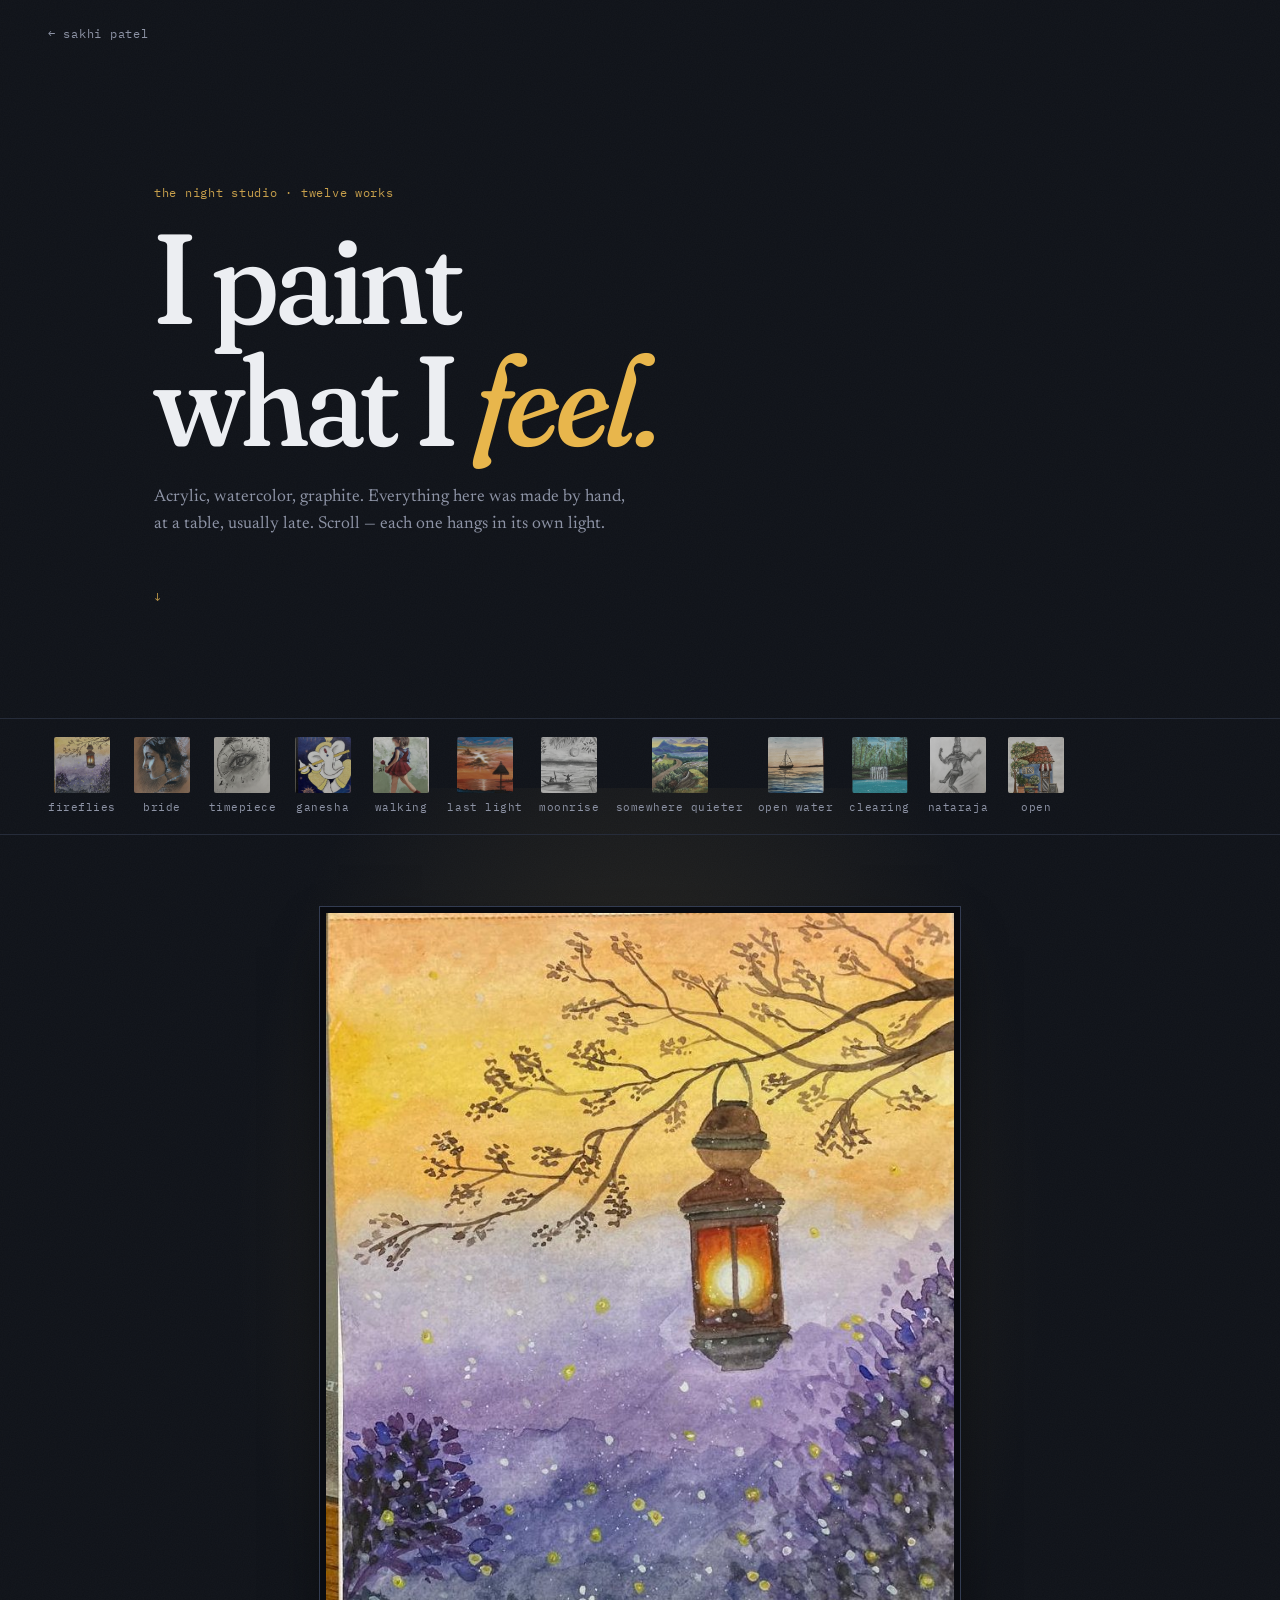
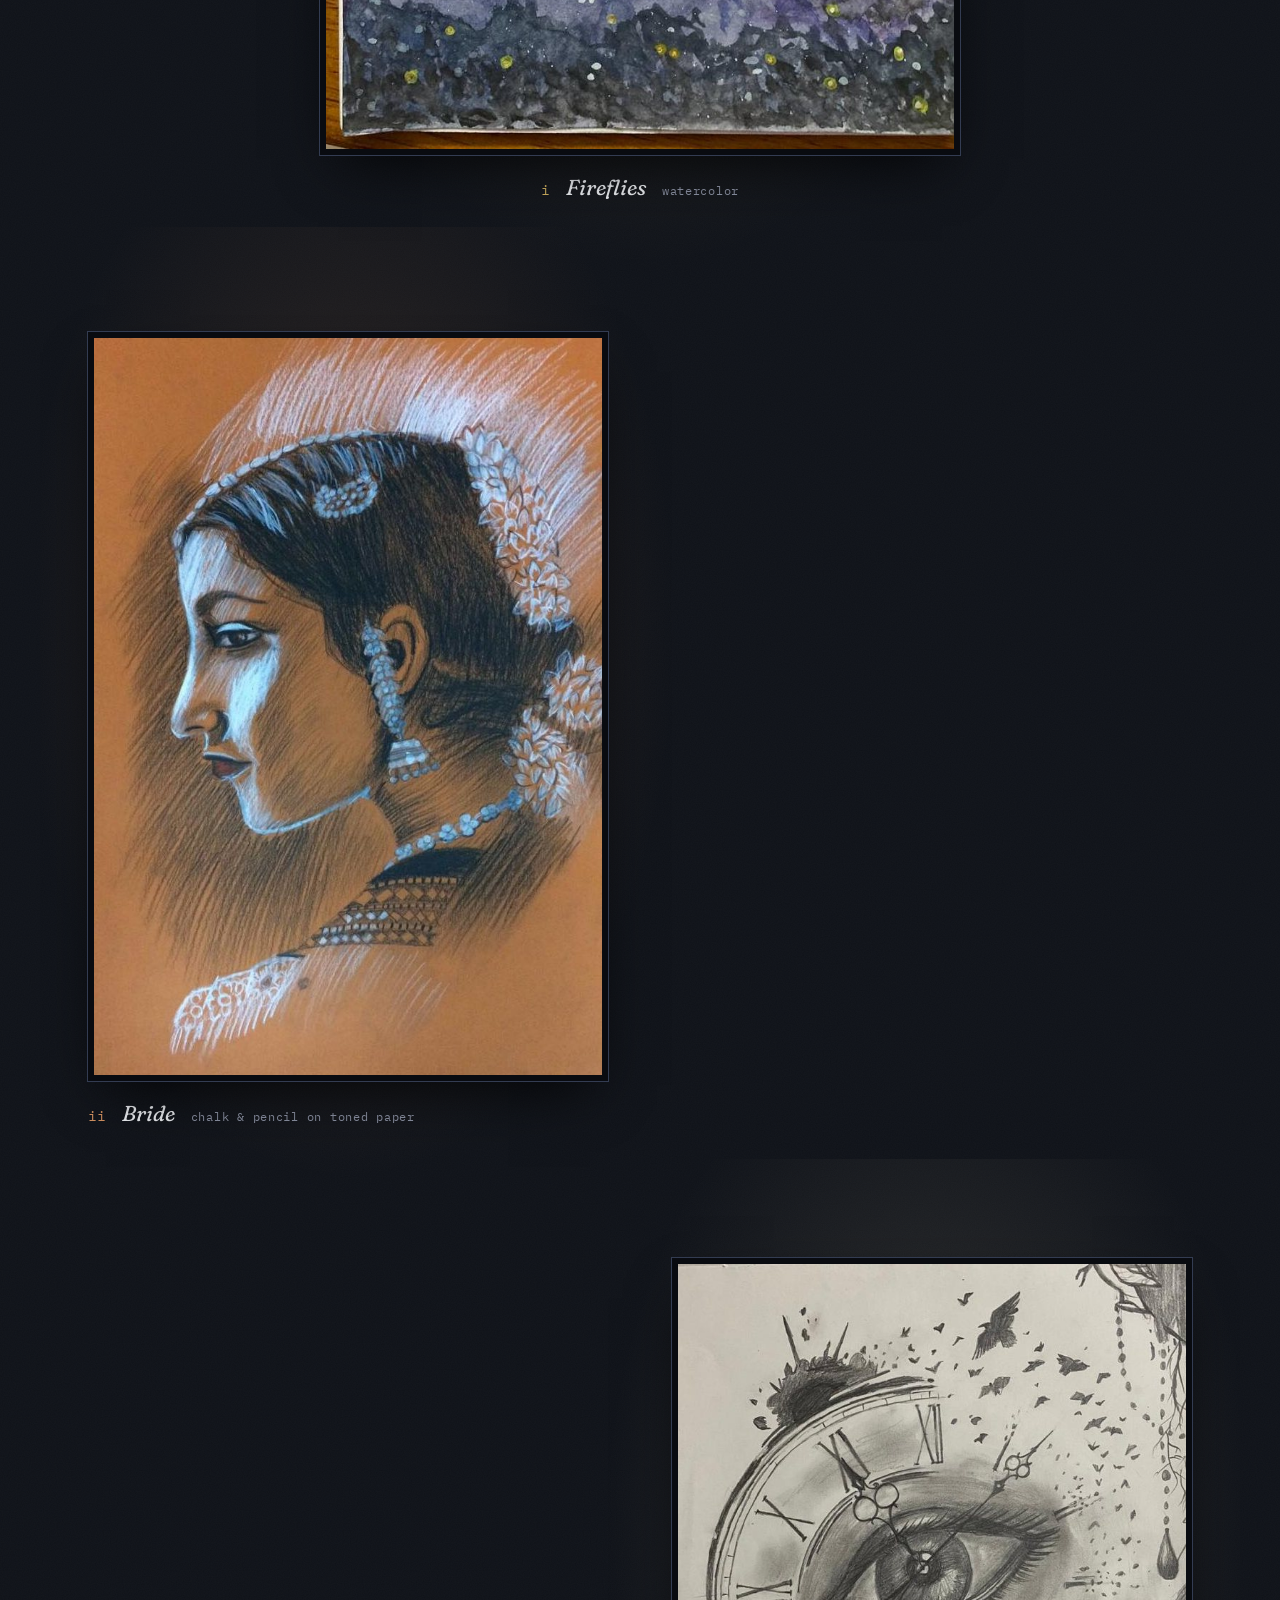
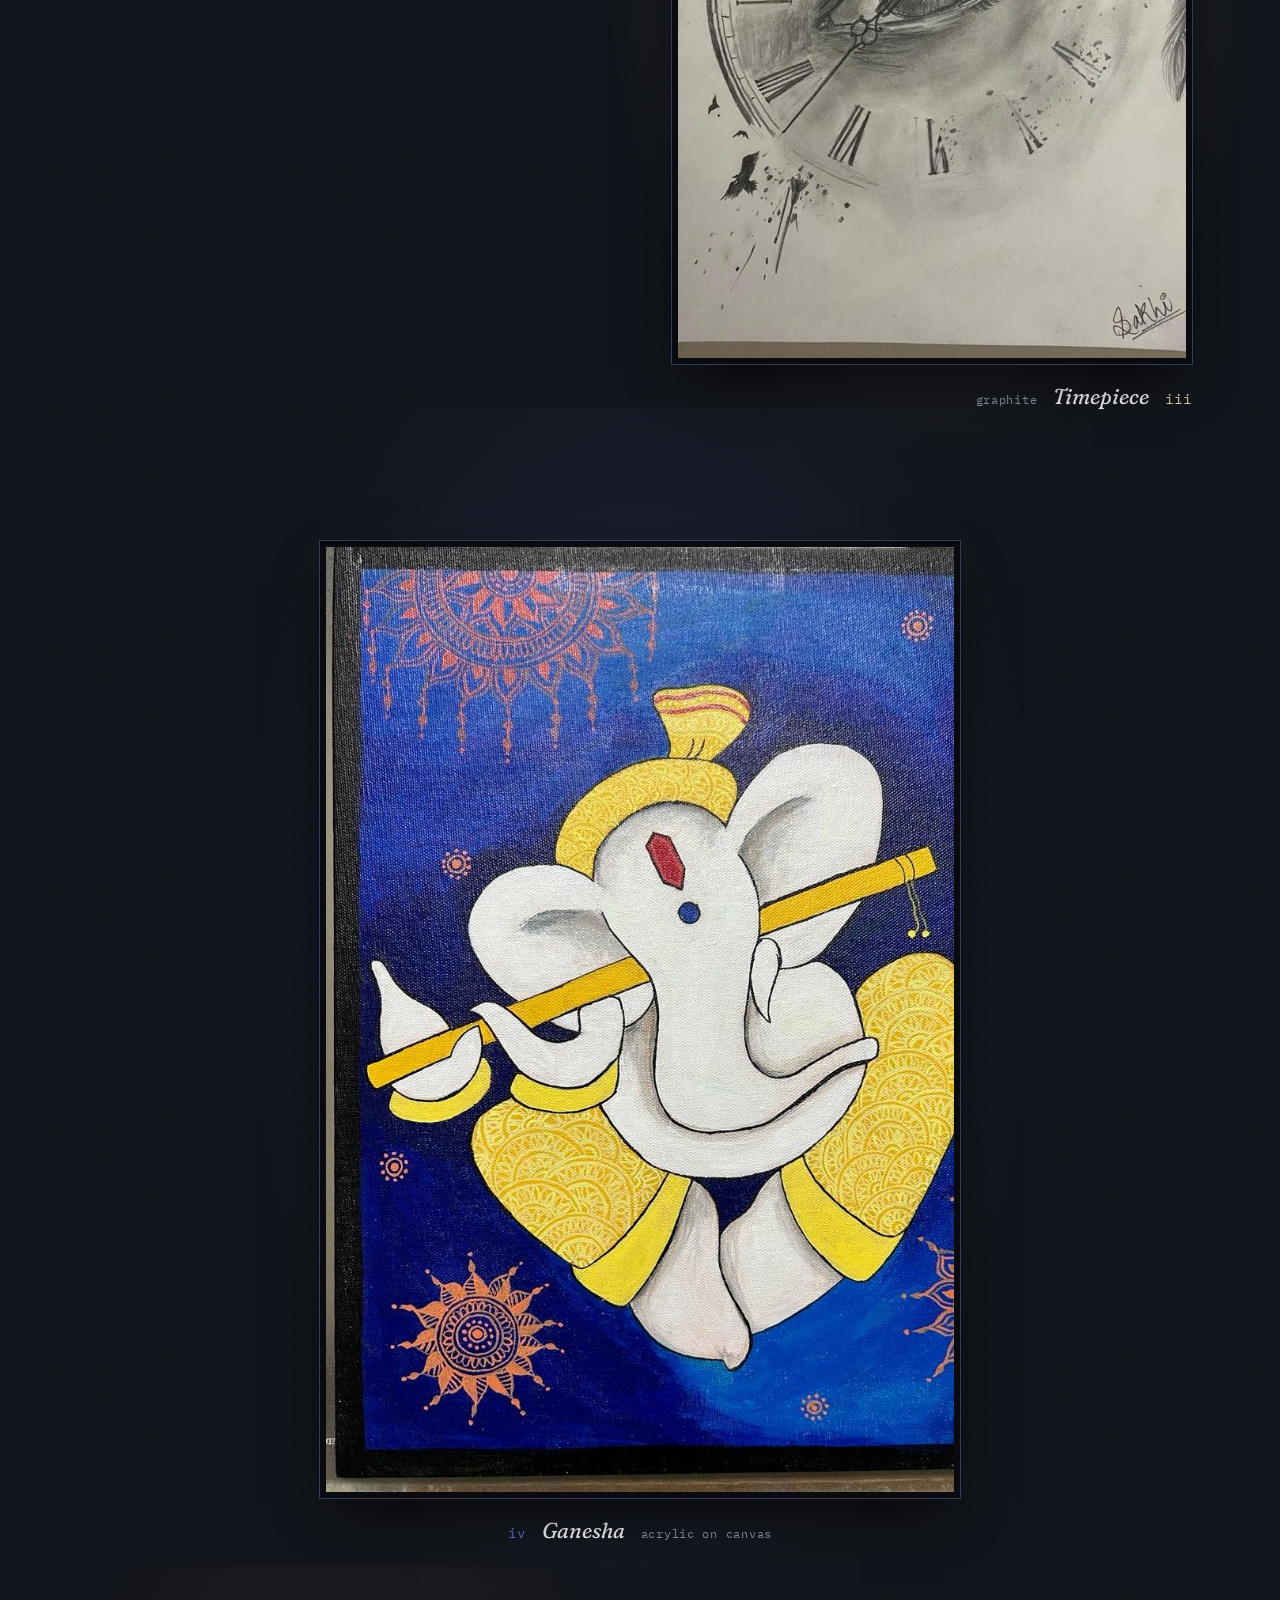
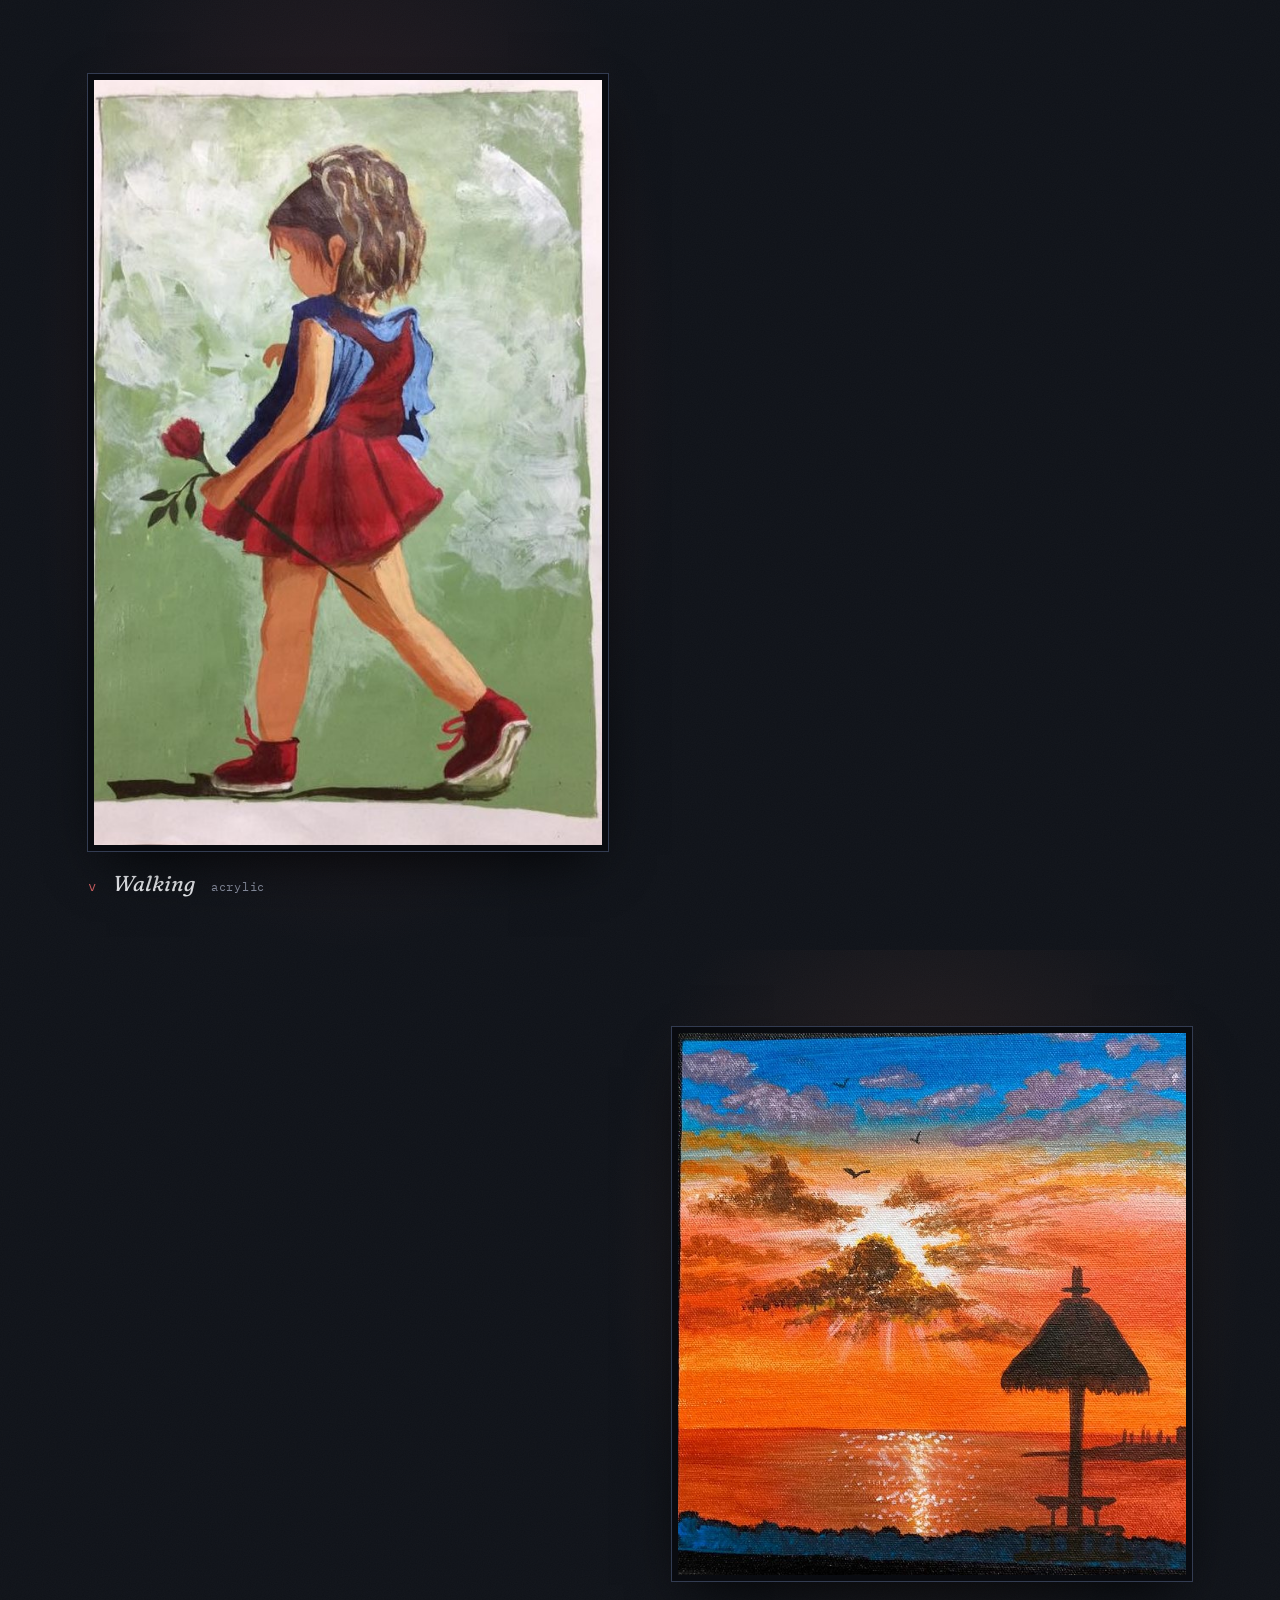
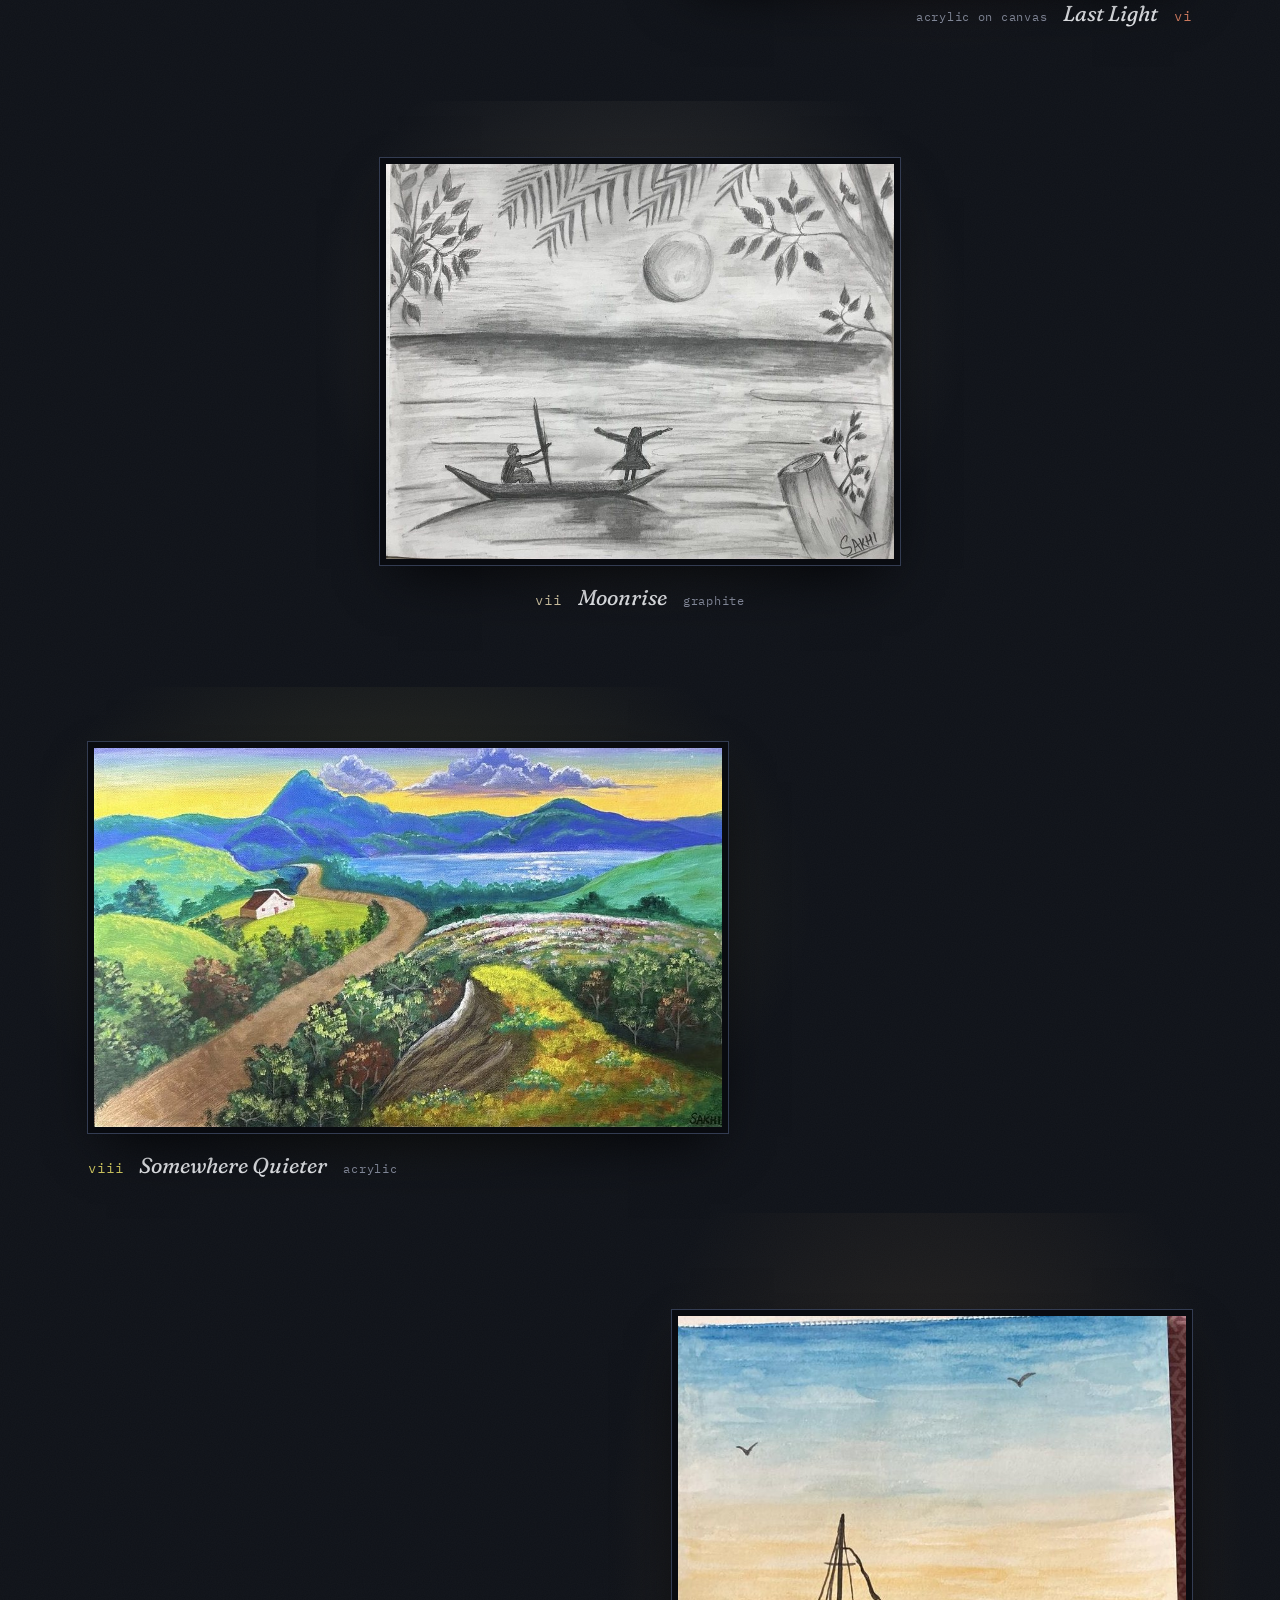
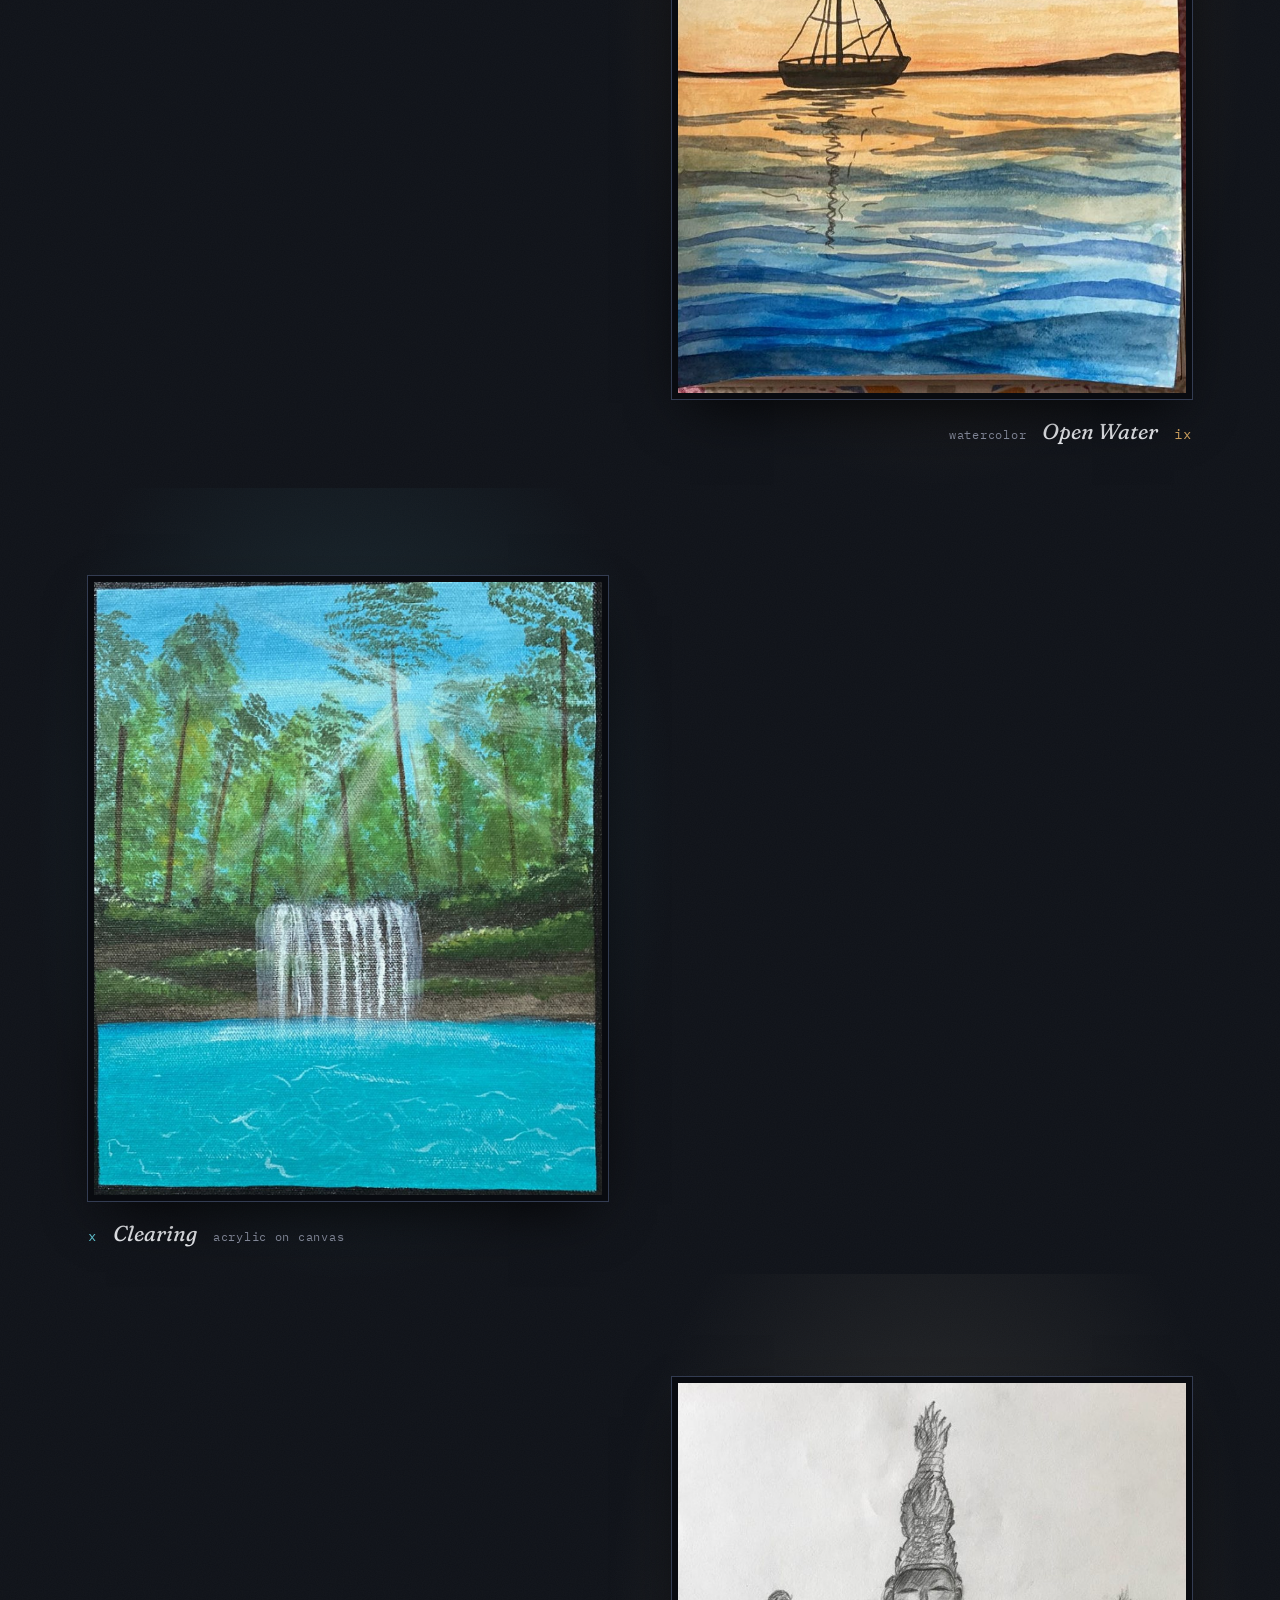
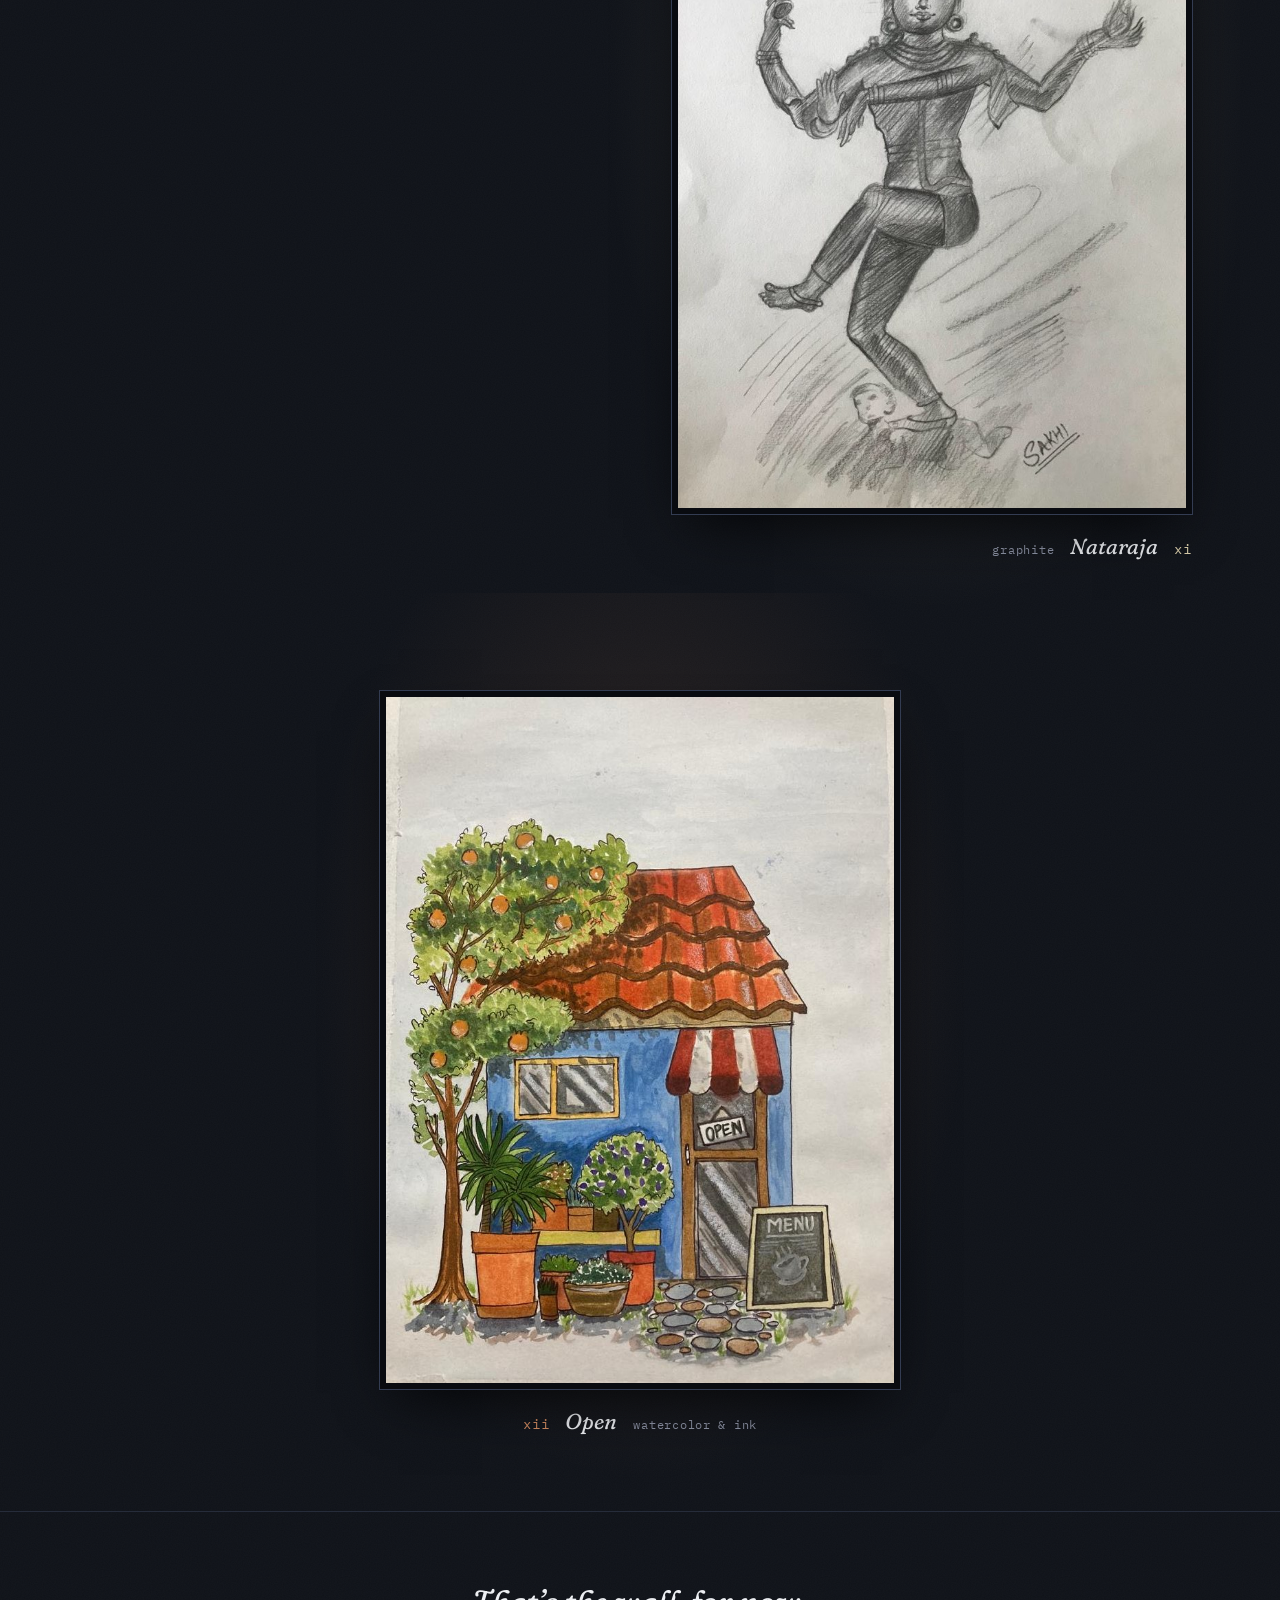
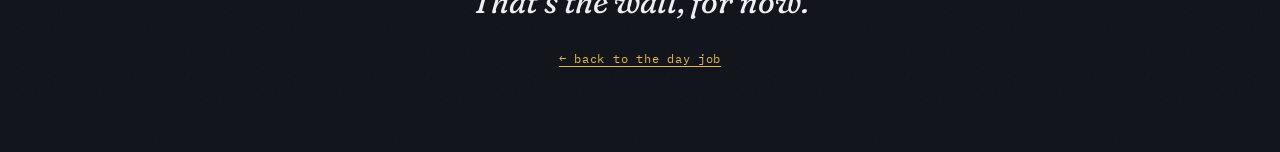
==== commit 79a71300: "Paintings: each work hangs in its own light - Sample a representative colour from every painting; dr" ====
--- a/art.html
+++ b/art.html
@@ -65,7 +65,7 @@
 <!-- ============ GALLERY ============ -->
 <div id="gallery" class="gallery">
 
-  <figure class="wall pos-c size-l" id="w-fireflies">
+  <figure class="wall pos-c size-l" id="w-fireflies" style="--glow-tint:209,177,97">
     <button class="frame" data-title="Fireflies" data-medium="Watercolor" aria-label="View Fireflies larger">
       <img src="images/art/fireflies.jpg" width="742" height="988" loading="eager"
            alt="A lantern hangs from a flowering branch, glowing warm orange over a field of lavender scattered with fireflies, beneath an amber dusk sky.">
@@ -73,7 +73,7 @@
     <figcaption><span class="wnum mono">I</span><span class="wtitle">Fireflies</span><span class="wmedium mono">watercolor</span></figcaption>
   </figure>
 
-  <figure class="wall pos-l size-m" id="w-bride">
+  <figure class="wall pos-l size-m" id="w-bride" style="--glow-tint:209,145,97">
     <button class="frame" data-title="Bride" data-medium="Chalk & pencil on toned paper" aria-label="View Bride larger">
       <img src="images/art/bride.jpg" width="702" height="1019" loading="lazy"
            alt="Profile portrait of a bride on warm toned paper — dark hair dressed with white flowers, jewelry at the ear and neck, drawn in chalk and pencil.">
@@ -81,7 +81,7 @@
     <figcaption><span class="wnum mono">II</span><span class="wtitle">Bride</span><span class="wmedium mono">chalk &amp; pencil on toned paper</span></figcaption>
   </figure>
 
-  <figure class="wall pos-r size-m" id="w-timepiece">
+  <figure class="wall pos-r size-m" id="w-timepiece" style="--glow-tint:216,204,170">
     <button class="frame" data-title="Timepiece" data-medium="Graphite" aria-label="View Timepiece larger">
       <img src="images/art/timepiece.jpg" width="713" height="975" loading="lazy"
            alt="Graphite drawing of a human eye set inside a Roman-numeral clock face, its edge dissolving into a flock of birds and ink splatter.">
@@ -89,7 +89,7 @@
     <figcaption><span class="wnum mono">III</span><span class="wtitle">Timepiece</span><span class="wmedium mono">graphite</span></figcaption>
   </figure>
 
-  <figure class="wall pos-c size-l" id="w-ganesha">
+  <figure class="wall pos-c size-l" id="w-ganesha" style="--glow-tint:97,107,209">
     <button class="frame" data-title="Ganesha" data-medium="Acrylic on canvas" aria-label="View Ganesha larger">
       <img src="images/art/ganesha.jpg" width="794" height="1195" loading="lazy"
            alt="Ganesha in white and gold playing the flute against a deep blue field, framed by copper mandala patterns in each corner.">
@@ -97,7 +97,7 @@
     <figcaption><span class="wnum mono">IV</span><span class="wtitle">Ganesha</span><span class="wmedium mono">acrylic on canvas</span></figcaption>
   </figure>
 
-  <figure class="wall pos-l size-m" id="w-walking">
+  <figure class="wall pos-l size-m" id="w-walking" style="--glow-tint:209,97,100">
     <button class="frame" data-title="Walking" data-medium="Acrylic" aria-label="View Walking larger">
       <img src="images/art/walking.jpg" width="595" height="895" loading="lazy"
            alt="A small girl in a red dress and red sneakers walks away across a soft green ground, trailing a single rose from one hand.">
@@ -105,7 +105,7 @@
     <figcaption><span class="wnum mono">V</span><span class="wtitle">Walking</span><span class="wmedium mono">acrylic</span></figcaption>
   </figure>
 
-  <figure class="wall pos-r size-m" id="w-last-light">
+  <figure class="wall pos-r size-m" id="w-last-light" style="--glow-tint:209,124,97">
     <button class="frame" data-title="Last Light" data-medium="Acrylic on canvas" aria-label="View Last Light larger">
       <img src="images/art/last-light.jpg" width="858" height="916" loading="lazy"
            alt="A thatched tiki umbrella in silhouette against a blazing orange sunset over water, the sun breaking through violet clouds.">
@@ -113,7 +113,7 @@
     <figcaption><span class="wnum mono">VI</span><span class="wtitle">Last Light</span><span class="wmedium mono">acrylic on canvas</span></figcaption>
   </figure>
 
-  <figure class="wall pos-c size-m" id="w-moonrise">
+  <figure class="wall pos-c size-m" id="w-moonrise" style="--glow-tint:216,204,170">
     <button class="frame" data-title="Moonrise" data-medium="Graphite" aria-label="View Moonrise larger">
       <img src="images/art/moonrise.jpg" width="1013" height="788" loading="lazy"
            alt="Graphite drawing of two figures in a small boat under a full moon — one rowing, one standing with arms spread wide — framed by hanging leaves.">
@@ -121,7 +121,7 @@
     <figcaption><span class="wnum mono">VII</span><span class="wtitle">Moonrise</span><span class="wmedium mono">graphite</span></figcaption>
   </figure>
 
-  <figure class="wall pos-l size-l" id="w-somewhere-quieter">
+  <figure class="wall pos-l size-l" id="w-somewhere-quieter" style="--glow-tint:209,201,97">
     <button class="frame" data-title="Somewhere Quieter" data-medium="Acrylic" aria-label="View Somewhere Quieter larger">
       <img src="images/art/somewhere-quieter.jpg" width="1004" height="607" loading="lazy"
            alt="A dirt road winds past a small white farmhouse toward a lake and blue mountains under a yellow sky, between hills of wildflowers.">
@@ -129,7 +129,7 @@
     <figcaption><span class="wnum mono">VIII</span><span class="wtitle">Somewhere Quieter</span><span class="wmedium mono">acrylic</span></figcaption>
   </figure>
 
-  <figure class="wall pos-r size-m" id="w-open-water">
+  <figure class="wall pos-r size-m" id="w-open-water" style="--glow-tint:209,163,97">
     <button class="frame" data-title="Open Water" data-medium="Watercolor" aria-label="View Open Water larger">
       <img src="images/art/open-water.jpg" width="799" height="1065" loading="lazy"
            alt="Watercolor of a lone sailboat resting on layered blue waves at sunset, gulls overhead, painted in a spiral-bound sketchbook.">
@@ -137,7 +137,7 @@
     <figcaption><span class="wnum mono">IX</span><span class="wtitle">Open Water</span><span class="wmedium mono">watercolor</span></figcaption>
   </figure>
 
-  <figure class="wall pos-l size-m" id="w-clearing">
+  <figure class="wall pos-l size-m" id="w-clearing" style="--glow-tint:97,195,209">
     <button class="frame" data-title="Clearing" data-medium="Acrylic on canvas" aria-label="View Clearing larger">
       <img src="images/art/clearing.jpg" width="1160" height="1400" loading="lazy"
            alt="Sunbeams cut through tall forest pines onto a white waterfall spilling into a bright turquoise pool.">
@@ -145,7 +145,7 @@
     <figcaption><span class="wnum mono">X</span><span class="wtitle">Clearing</span><span class="wmedium mono">acrylic on canvas</span></figcaption>
   </figure>
 
-  <figure class="wall pos-r size-m" id="w-nataraja">
+  <figure class="wall pos-r size-m" id="w-nataraja" style="--glow-tint:216,204,170">
     <button class="frame" data-title="Nataraja" data-medium="Graphite" aria-label="View Nataraja larger">
       <img src="images/art/nataraja.jpg" width="848" height="1210" loading="lazy"
            alt="Graphite study of Shiva as Nataraja, lord of the dance — one leg raised, four arms in motion, tall crown of flame.">
@@ -153,7 +153,7 @@
     <figcaption><span class="wnum mono">XI</span><span class="wtitle">Nataraja</span><span class="wmedium mono">graphite</span></figcaption>
   </figure>
 
-  <figure class="wall pos-c size-m" id="w-open">
+  <figure class="wall pos-c size-m" id="w-open" style="--glow-tint:209,139,97">
     <button class="frame" data-title="Open" data-medium="Watercolor & ink" aria-label="View Open larger">
       <img src="images/art/open.jpg" width="739" height="998" loading="lazy"
            alt="A little blue café with a red tiled roof and striped awning, an OPEN sign on the door, potted plants and an orange tree out front.">
--- a/art.css
+++ b/art.css
@@ -8,6 +8,7 @@
   --night-2:#161a23;
   --glow:#e8b64c;
   --glow-soft:#c8a04c;
+  --glow-tint:232,182,76; /* default; each painting overrides with its own light */
   --cream:#eceef2;
   --muted:#8d93a5;
   --serif:"Fraunces",Georgia,serif;
@@ -117,7 +118,7 @@
 /* the pool of light */
 .frame::before{
   content:"";position:absolute;inset:-14%;z-index:-1;pointer-events:none;
-  background:radial-gradient(ellipse at 50% 42%,rgba(232,182,76,.16),rgba(232,182,76,.05) 45%,transparent 70%);
+  background:radial-gradient(ellipse at 50% 42%,rgba(var(--glow-tint),.18),rgba(var(--glow-tint),.06) 45%,transparent 70%);
   opacity:0;transition:opacity 1.1s ease;
 }
 .lit .frame::before{opacity:1}
@@ -144,7 +145,7 @@
   color:var(--muted);
 }
 .pos-r figcaption{flex-direction:row-reverse}
-.wnum{color:var(--glow-soft);font-size:.9rem}
+.wnum{color:rgb(var(--glow-tint));font-size:.9rem}
 .wtitle{font-family:var(--serif);font-size:1.35rem;font-style:italic;color:var(--cream);font-variation-settings:"SOFT" 80}
 .wmedium{color:var(--muted)}
 
